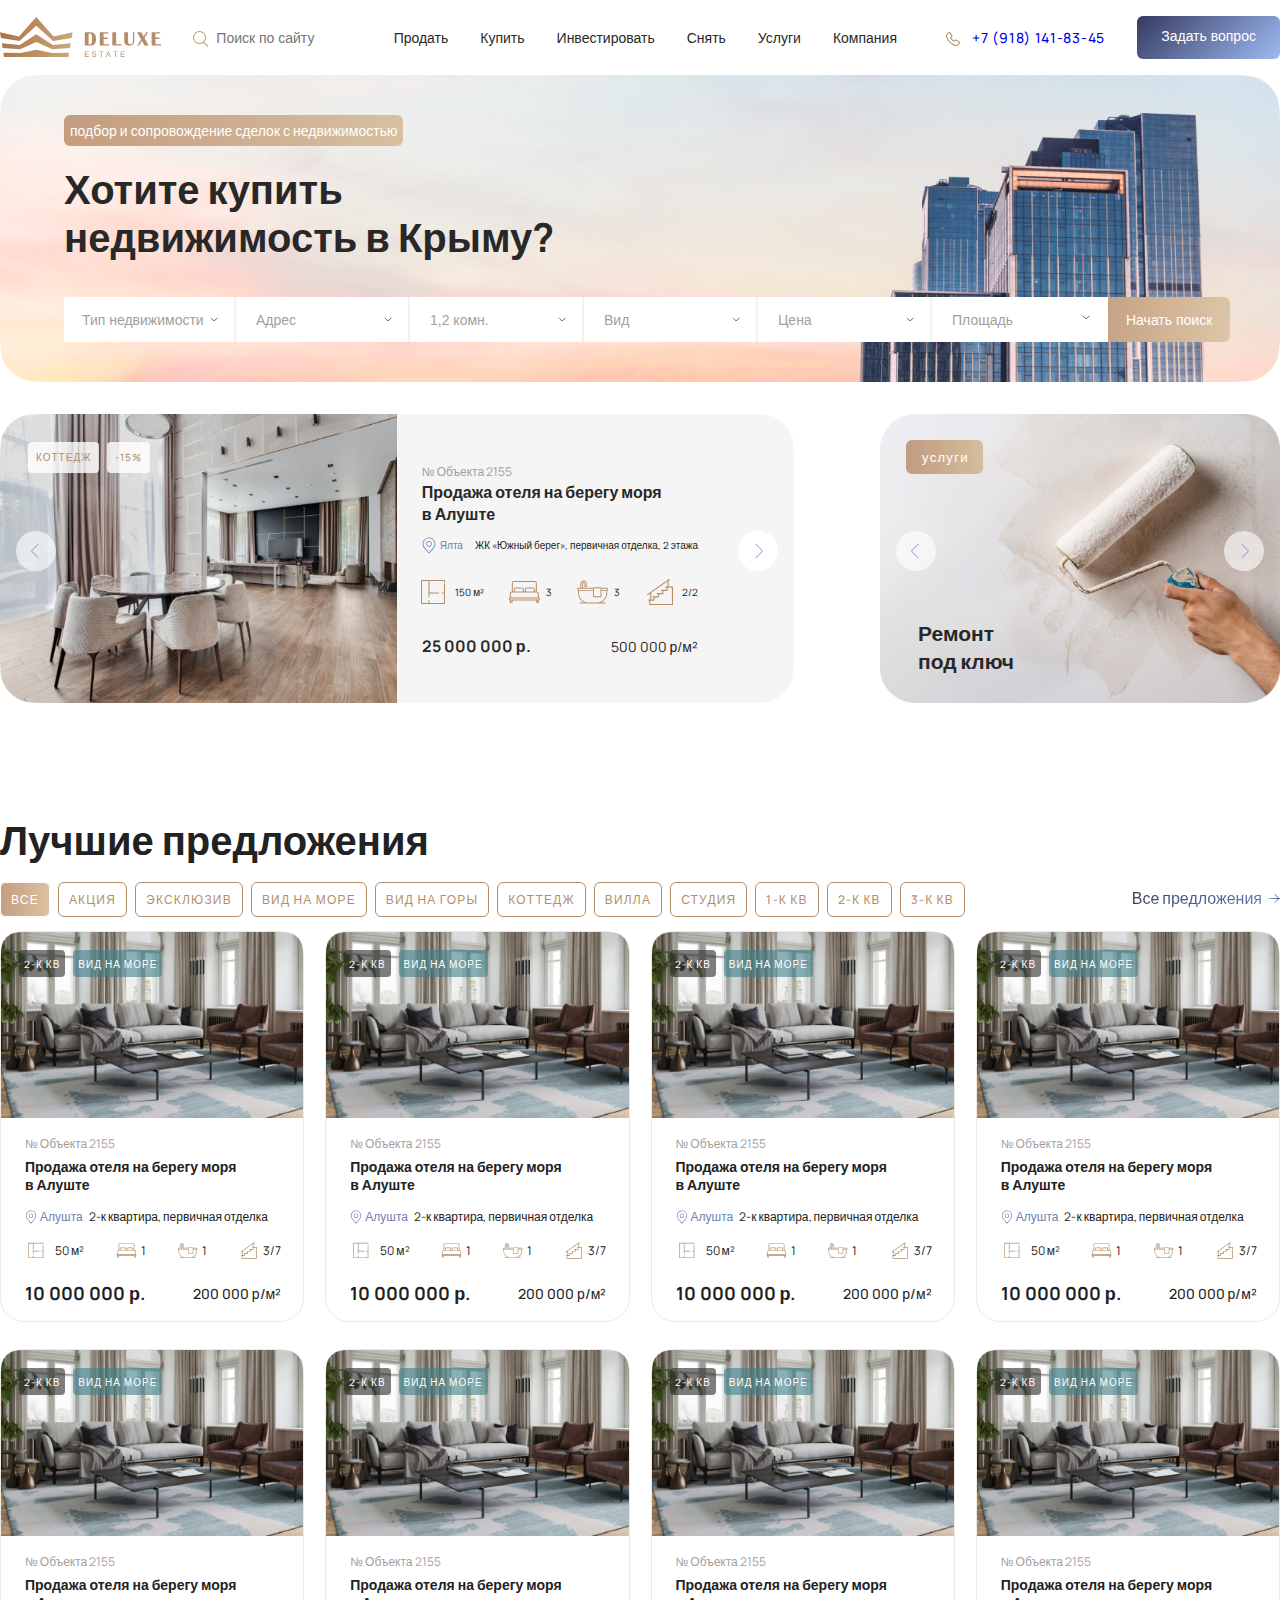
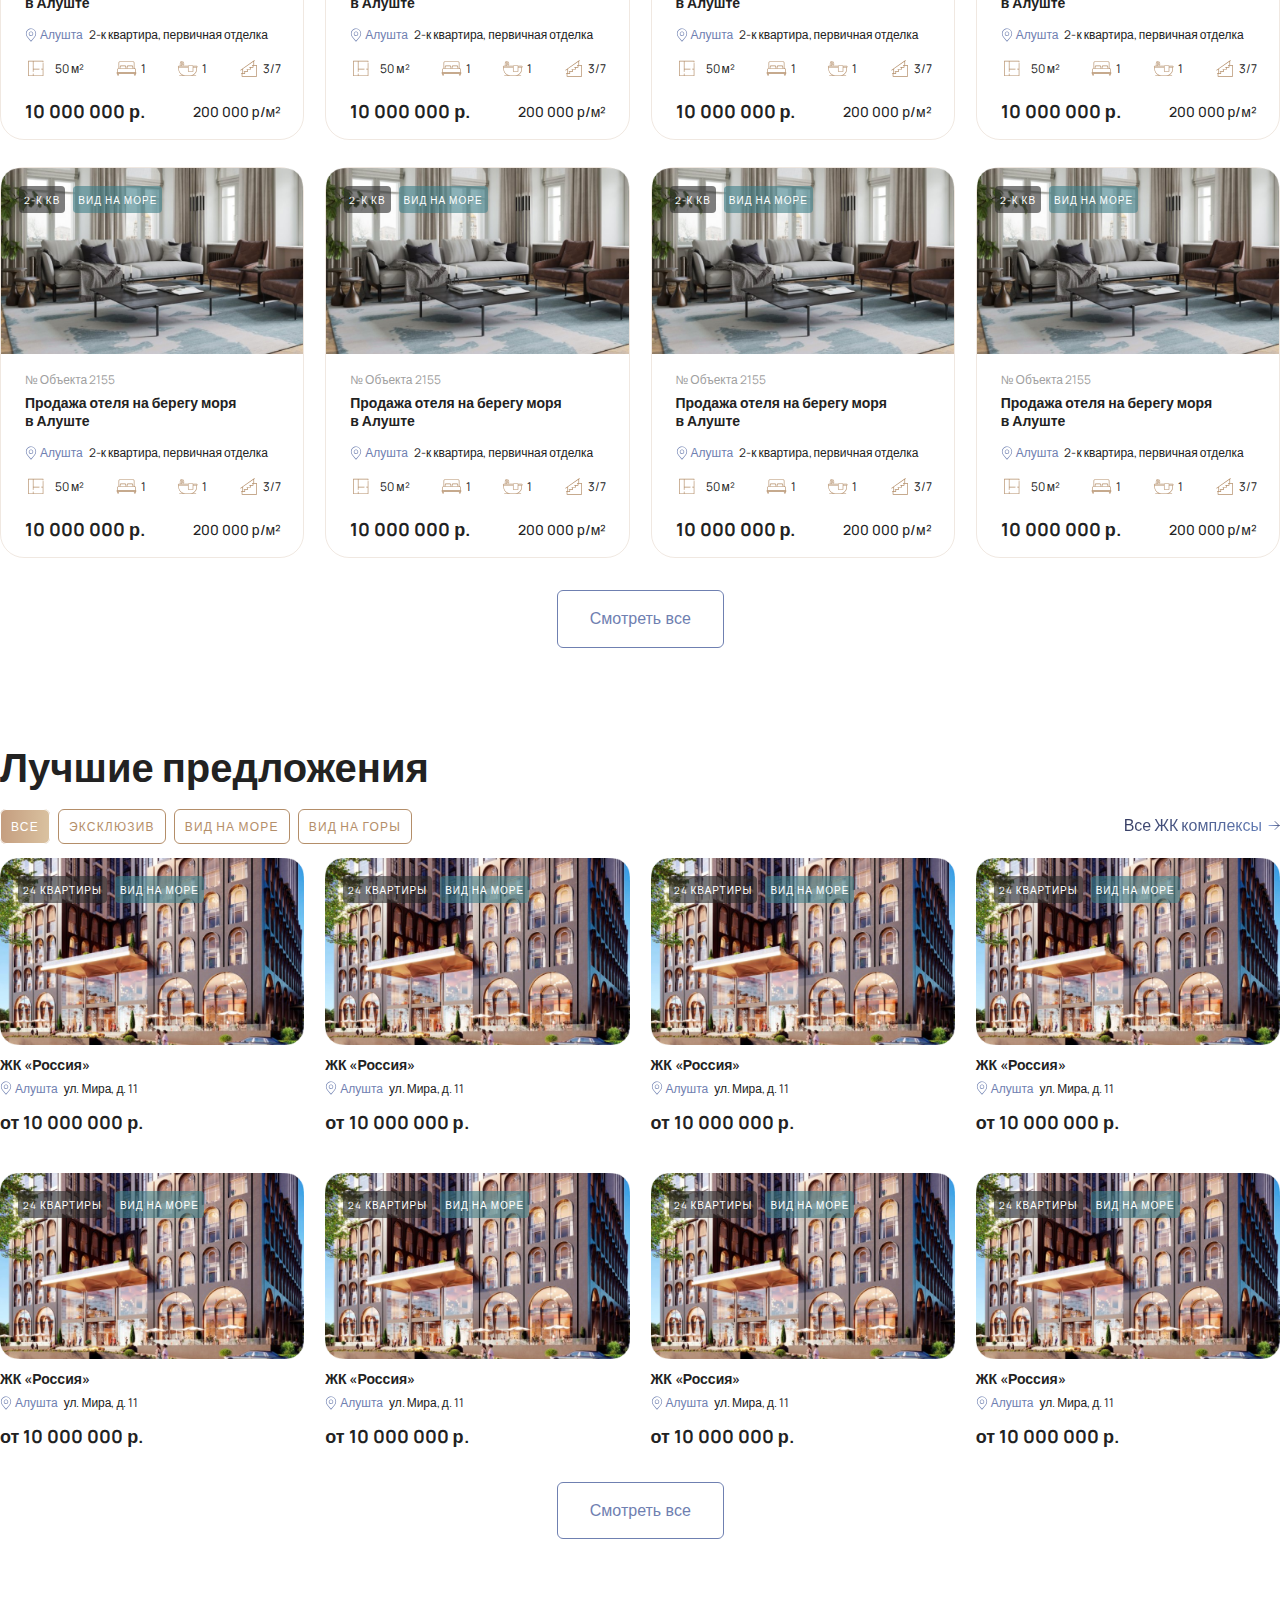
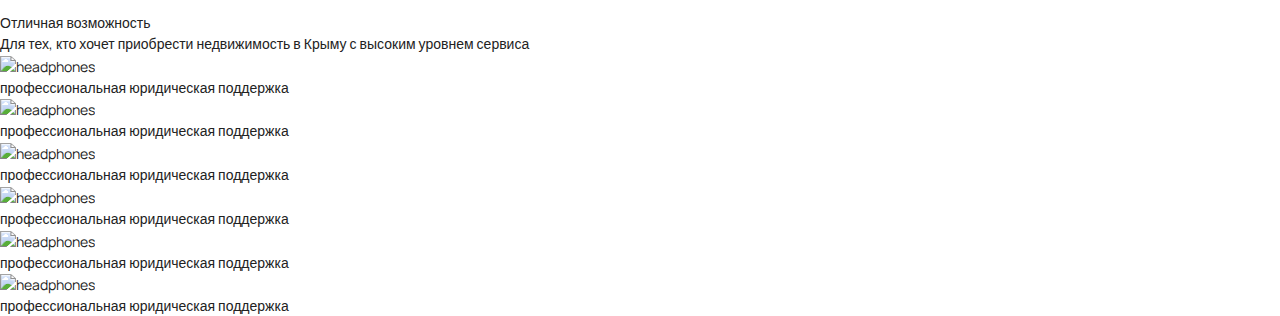
==== index.html @ 0a082b91 "Added new section" ====
<!DOCTYPE html>
<html lang="ru">
<head>
    <meta charset="UTF-8">
    <meta name="viewport" content="width=device-width, initial-scale=1.0">
    <title>Deluxe Estate</title>
    <link rel="stylesheet" href="css/reset.css">
    <link rel="stylesheet" href="css/fonts.css">
    <link rel="stylesheet" href="css/styles.css">
</head>
<body>
    <header class="header">
        <div class="wrapper">
            <div class="header_wrapper">
                <div class="header_logo">
                    <a href="/" class="header_logo_link">
                        <img src="img\\svg\\deluxe-icon.svg" alt="Deluxe Estate" class="header_logo_pic">
                    </a>
                </div>

                <form class="header_item_search">
                    <fieldset class="header_item_search_wrap">
                        <div class="header_item_search_info">
                            <img src="img\\svg\\lens-icon.svg" alt="lens_icon" class="header_item_lens_icon">
                            <input type="text" name="user-search" class="header_item_form_seach" placeholder="Поиск по сайту">
                        </div>
                    </fieldset>
                </form>  

                <nav class="header_nav">
                    <ul class="header_list">
                        <li class="header_item">
                            <a href="#" class="header_link">Продать</a>
                        </li>
                        <li class="header_item">
                            <a href="#" class="header_link">Купить</a>
                        </li>
                        <li class="header_item">
                            <a href="#" class="header_link">Инвестировать</a>
                        </li>
                        <li class="header_item">
                            <a href="#" class="header_link">Снять</a>
                        </li>
                        <li class="header_item">
                            <a href="#" class="header_link">Услуги</a>
                        </li>
                        <li class="header_item">
                            <a href="#" class="header_link">Компания</a>
                        </li>
                    </ul>
                </nav>

                <div class="header_item_phone">
                    <img src="img/svg/phone-icon.svg" alt="phone_icon" class="header_item_phone_icon">
                    <a href="#" class="header_item_phone_link">+7 (918) 141-83-45</a>
                </div>

                <div class="header_item_button">
                    <button type="submit" class="header_item_form_ask">Задать вопрос</button>  
                </div>
            </div>  

        </div>
    </header>

    <main class="main">
        <!-- Intro start -->
        <section class="intro">
            <div class="wrapper">
                <div class="intro_image_container">
                    <img src="img\\pink_sky.png" alt="Pink Sky" class="intro_pic1">
                    <img src="img\\city.png" alt="City" class="intro_pic2">
                    <div class="intro_subtitle_container">
                        <a href="#" class="intro_subtitle_link">
                            подбор и сопровождение сделок с недвижимостью 
                        </a>
                    </div>

                    <h1 class="intro_title">
                        Хотите купить недвижимость в Крыму?
                    </h1>

                    <div class="filters_button_wrapper">
                        <div class="filters_button_container">
                            <button class="filter_button_info" title="Тип недвижимости">Тип недвижимости</button>
                        </div>
                        <div class="filters_button_container">
                            <button class="filter_button_info" title="Адрес">Адрес</button>
                        </div>
                        <div class="filters_button_container">
                            <button class="filter_button_info" title="1,2 комн.">1,2 комн.</button>
                        </div>
                        <div class="filters_button_container">
                            <button class="filter_button_info" title="Вид">Вид</button>
                        </div>
                        <div class="filters_button_container">
                            <button class="filter_button_info" title="Цена">Цена</button>
                        </div>
                        <div class="filters_button_container">
                            <button class="filter_button_info" title="Площадь">Площадь</button>
                        </div>

                        <div class="filters_button_search_container">
                            <button type="submit" class="filters_button_search_container_ask">Начать поиск</button>  
                        </div>
                    </div>
                </div>

                <div class="intro_image_container2">
                    <div class="intro_image_scroll_contaiter">
                        <div class="intro_image_scroll_contaiter_bg">
                            <div class="scroll-icon left"></div>
                            <div class="scroll-icon right"></div>   

                            <div class="bg-fig">
                                <img src="img\\backgroud_white.png" alt="Flat" class="intro_bg">
                            </div>
                            
                            <img src="img\\Flat.png" alt="Flat" class="intro_pic3">
                            
                            <div class="scroll_fig_info1">
                                <p class="scroll_fig_subtitle1">
                                    № Объекта 2155
                                </p>
                                <h2 class="scroll_fig_title1">
                                    Продажа отеля на берегу моря в Алуште
                                </h2>
                                <ul class="scroll_fig_list1">
                                    <li class="scroll_fig_list_item">
                                        <div class="scroll_fig_list_item_loc">
                                            <a href="#" class="scroll_fig_list_link">Ялта</a>
                                        </div>
                                    </li>
                                    <li class="scroll_fig_list_item">
                                        <p class="scroll_fig_list_item">ЖК «Южный берег», первичная отделка, 2 этажа</p>
                                    </li>
                                </ul>

                                <ul class="scroll_fig_list3">
                                    <li class="scroll_fig_list_item">
                                        <p class="scroll_fig_list_item1">25 000 000 р.</p>
                                    </li>
                                    <li class="scroll_fig_list_item">
                                        <p class="scroll_fig_list_item2">500 000 р/м&sup2</p>
                                    </li>
                                </ul>
                            </div>

                            <ul class="scroll_list4">
                                <li class="scroll_list_item">
                                    <p class="scroll_list_item1">КОТТЕДЖ</p>
                                </li>
                                </li>
                                <li class="scroll_list_item">
                                    <p class="scroll_list_item2">-15%</p>
                                </li>
                            </ul>
                          
                            <div class="scroll_icon_list">
                                <div class="scroll_list_icon_item">
                                  <span class="icon-1 scroll_list_icon_item_info">150 м&sup2</span>
                                </div>
                                <div class="scroll_list_icon_item">
                                  <span class="icon-2 scroll_list_icon_item_info">3</span>
                                </div>
                                <div class="scroll_list_icon_item">
                                  <span class="icon-3 scroll_list_icon_item_info">3</span>
                                </div>
                                <div class="scroll_list_icon_item">
                                  <span class="icon-4 scroll_list_icon_item_info">2/2</span>
                                </div>
                            </div>

                        </div>
                    </div>

                    <div class="intro_image_scroll_contaiter2">
                        <div class="scroll_fig2">
                            <div class="scroll_fig_subtitle_container">
                                <a href="#" class="scroll_fig_subtitle_link">
                                    услуги 
                                </a>
                            </div>
                            <div class="scroll-icon left"></div>
                            <div class="scroll-icon right"></div>
                            <img src="img\\repair.png" alt="Repair" class="intro_pic4">
                        </div>
                        <div class="scroll_fig_info">
                            <h2 class="scroll_fig_title2">
                                Ремонт под ключ
                            </h2>
                        </div>
                    </div>         
                </div>
            </div>
        </section>
        <!-- Intro end -->


        <!-- Best Offers start-->
        <section class="best_offers">
            <div class="wrapper">
                <div class="offers_container">
                    <h1 class="offers_title">
                        Лучшие предложения
                    </h1>
                    <nav class="offers_navigation">

                        <ul class="offers-list">
                            <li class="offers-list-item">
                                <a href="#" class="offers-list-link">все</a>
                            </li>
                            <li class="offers-list-item">
                                <a href="#" class="offers-list-link">акция</a>
                            </li>
                            <li class="offers-list-item">
                                <a href="#" class="offers-list-link">Эксклюзив</a>
                            </li>
                            <li class="offers-list-item">
                                <a href="#" class="offers-list-link">вид на море</a>
                            </li>
                            <li class="offers-list-item">
                                <a href="#" class="offers-list-link">вид на горы</a>
                            </li>
                            <li class="offers-list-item">
                                <a href="#" class="offers-list-link">коттедж</a>
                            </li>
                            <li class="offers-list-item">
                                <a href="#" class="offers-list-link">вилла</a>
                            </li>
                            <li class="offers-list-item">
                                <a href="#" class="offers-list-link">студия</a>
                            </li>
                            <li class="offers-list-item">
                                <a href="#" class="offers-list-link">1-к кв</a>
                            </li>
                            <li class="offers-list-item">
                                <a href="#" class="offers-list-link">2-к кв</a>
                            </li>
                            <li class="offers-list-item">
                                <a href="#" class="offers-list-link">3-к кв</a>
                            </li>
                        </ul>
                        <a href="#" class="offers-view_all">Все предложения</a>
                    </nav>
                    
                    <div class="offers-cards">
                        <div class="offers-card">
                            <div class="offers-card-frame">
                                <div class="offers-card-pic">
                                    <img src="img\\offer-flat-1.png" alt="Flat_1" class="offers-card-thumb">
                                    <ul class="offers-card-pic-list">
                                        <li class="offers-card-pic-list_info">
                                            2-к кв
                                        </li>
                                        <li class="offers-card-pic-list_info">
                                            Вид на море
                                        </li>
                                    </ul>
                                </div>
                                <div class="offers-card-info">
                                    <p class="offers-card-subtitle">
                                        № Объекта 2155
                                    </p>
                                    <h2 class="offers-card-title">
                                        Продажа отеля на берегу моря в Алуште
                                    </h2>
                                    <ul class="offers-card-loc">
                                        <li class="offers-card-loc-item">
                                            <div class="offers-card-loc-item_loc">
                                                <a href="#" class="offers-card-loc-item_link">Алушта</a>
                                            </div>
                                        </li>
                                        <li class="offers-card-loc-item">
                                            <p class="offers-card-loc-item_info">2-к квартира, первичная отделка</p>
                                        </li>
                                    </ul>
                                    <div class="offers-card-icon">
                                        <div class="offers-card-icon-item1">
                                          <span class="offers-card-icon-item_info1">50 м&sup2</span>
                                        </div>
                                        <div class="offers-card-icon-item2">
                                          <span class="offers-card-icon-item_info2">1</span>
                                        </div>
                                        <div class="offers-card-icon-item3">
                                          <span class="offers-card-icon-item_info3">1</span>
                                        </div>
                                        <div class="offers-card-icon-item4">
                                          <span class="offers-card-icon-item_info4">3/7</span>
                                        </div>
                                    </div>
                                    <ul class="offers-card-price">
                                        <li class="offers-card-price-item">
                                            <p class="offers-card-price-item1">10 000 000 р.</p>
                                        </li>
                                        <li class="offers-card-price-item">
                                            <p class="offers-card-price-item2">200 000 р/м&sup2</p>
                                        </li>
                                    </ul>  
                                </div>
                            </div>
                        </div>
                        <div class="offers-card">
                            <div class="offers-card-frame">
                                <div class="offers-card-pic">
                                    <img src="img\\offer-flat-1.png" alt="Flat_1" class="offers-card-thumb">
                                    <ul class="offers-card-pic-list">
                                        <li class="offers-card-pic-list_info">
                                            2-к кв
                                        </li>
                                        <li class="offers-card-pic-list_info">
                                            Вид на море
                                        </li>
                                    </ul>
                                </div>
                                <div class="offers-card-info">
                                    <p class="offers-card-subtitle">
                                        № Объекта 2155
                                    </p>
                                    <h2 class="offers-card-title">
                                        Продажа отеля на берегу моря в Алуште
                                    </h2>
                                    <ul class="offers-card-loc">
                                        <li class="offers-card-loc-item">
                                            <div class="offers-card-loc-item_loc">
                                                <a href="#" class="offers-card-loc-item_link">Алушта</a>
                                            </div>
                                        </li>
                                        <li class="offers-card-loc-item">
                                            <p class="offers-card-loc-item_info">2-к квартира, первичная отделка</p>
                                        </li>
                                    </ul>
                                    <div class="offers-card-icon">
                                        <div class="offers-card-icon-item1">
                                          <span class="offers-card-icon-item_info1">50 м&sup2</span>
                                        </div>
                                        <div class="offers-card-icon-item2">
                                          <span class="offers-card-icon-item_info2">1</span>
                                        </div>
                                        <div class="offers-card-icon-item3">
                                          <span class="offers-card-icon-item_info3">1</span>
                                        </div>
                                        <div class="offers-card-icon-item4">
                                          <span class="offers-card-icon-item_info4">3/7</span>
                                        </div>
                                    </div>
                                    <ul class="offers-card-price">
                                        <li class="offers-card-price-item">
                                            <p class="offers-card-price-item1">10 000 000 р.</p>
                                        </li>
                                        <li class="offers-card-price-item">
                                            <p class="offers-card-price-item2">200 000 р/м&sup2</p>
                                        </li>
                                    </ul>  
                                </div>
                            </div>
                        </div>
                        <div class="offers-card">
                            <div class="offers-card-frame">
                                <div class="offers-card-pic">
                                    <img src="img\\offer-flat-1.png" alt="Flat_1" class="offers-card-thumb">
                                    <ul class="offers-card-pic-list">
                                        <li class="offers-card-pic-list_info">
                                            2-к кв
                                        </li>
                                        <li class="offers-card-pic-list_info">
                                            Вид на море
                                        </li>
                                    </ul>
                                </div>
                                <div class="offers-card-info">
                                    <p class="offers-card-subtitle">
                                        № Объекта 2155
                                    </p>
                                    <h2 class="offers-card-title">
                                        Продажа отеля на берегу моря в Алуште
                                    </h2>
                                    <ul class="offers-card-loc">
                                        <li class="offers-card-loc-item">
                                            <div class="offers-card-loc-item_loc">
                                                <a href="#" class="offers-card-loc-item_link">Алушта</a>
                                            </div>
                                        </li>
                                        <li class="offers-card-loc-item">
                                            <p class="offers-card-loc-item_info">2-к квартира, первичная отделка</p>
                                        </li>
                                    </ul>
                                    <div class="offers-card-icon">
                                        <div class="offers-card-icon-item1">
                                          <span class="offers-card-icon-item_info1">50 м&sup2</span>
                                        </div>
                                        <div class="offers-card-icon-item2">
                                          <span class="offers-card-icon-item_info2">1</span>
                                        </div>
                                        <div class="offers-card-icon-item3">
                                          <span class="offers-card-icon-item_info3">1</span>
                                        </div>
                                        <div class="offers-card-icon-item4">
                                          <span class="offers-card-icon-item_info4">3/7</span>
                                        </div>
                                    </div>
                                    <ul class="offers-card-price">
                                        <li class="offers-card-price-item">
                                            <p class="offers-card-price-item1">10 000 000 р.</p>
                                        </li>
                                        <li class="offers-card-price-item">
                                            <p class="offers-card-price-item2">200 000 р/м&sup2</p>
                                        </li>
                                    </ul>  
                                </div>
                            </div>
                        </div>
                        <div class="offers-card">
                            <div class="offers-card-frame">
                                <div class="offers-card-pic">
                                    <img src="img\\offer-flat-1.png" alt="Flat_1" class="offers-card-thumb">
                                    <ul class="offers-card-pic-list">
                                        <li class="offers-card-pic-list_info">
                                            2-к кв
                                        </li>
                                        <li class="offers-card-pic-list_info">
                                            Вид на море
                                        </li>
                                    </ul>
                                </div>
                                <div class="offers-card-info">
                                    <p class="offers-card-subtitle">
                                        № Объекта 2155
                                    </p>
                                    <h2 class="offers-card-title">
                                        Продажа отеля на берегу моря в Алуште
                                    </h2>
                                    <ul class="offers-card-loc">
                                        <li class="offers-card-loc-item">
                                            <div class="offers-card-loc-item_loc">
                                                <a href="#" class="offers-card-loc-item_link">Алушта</a>
                                            </div>
                                        </li>
                                        <li class="offers-card-loc-item">
                                            <p class="offers-card-loc-item_info">2-к квартира, первичная отделка</p>
                                        </li>
                                    </ul>
                                    <div class="offers-card-icon">
                                        <div class="offers-card-icon-item1">
                                          <span class="offers-card-icon-item_info1">50 м&sup2</span>
                                        </div>
                                        <div class="offers-card-icon-item2">
                                          <span class="offers-card-icon-item_info2">1</span>
                                        </div>
                                        <div class="offers-card-icon-item3">
                                          <span class="offers-card-icon-item_info3">1</span>
                                        </div>
                                        <div class="offers-card-icon-item4">
                                          <span class="offers-card-icon-item_info4">3/7</span>
                                        </div>
                                    </div>
                                    <ul class="offers-card-price">
                                        <li class="offers-card-price-item">
                                            <p class="offers-card-price-item1">10 000 000 р.</p>
                                        </li>
                                        <li class="offers-card-price-item">
                                            <p class="offers-card-price-item2">200 000 р/м&sup2</p>
                                        </li>
                                    </ul>  
                                </div>
                            </div>
                        </div>
                        <div class="offers-card">
                            <div class="offers-card-frame">
                                <div class="offers-card-pic">
                                    <img src="img\\offer-flat-1.png" alt="Flat_1" class="offers-card-thumb">
                                    <ul class="offers-card-pic-list">
                                        <li class="offers-card-pic-list_info">
                                            2-к кв
                                        </li>
                                        <li class="offers-card-pic-list_info">
                                            Вид на море
                                        </li>
                                    </ul>
                                </div>
                                <div class="offers-card-info">
                                    <p class="offers-card-subtitle">
                                        № Объекта 2155
                                    </p>
                                    <h2 class="offers-card-title">
                                        Продажа отеля на берегу моря в Алуште
                                    </h2>
                                    <ul class="offers-card-loc">
                                        <li class="offers-card-loc-item">
                                            <div class="offers-card-loc-item_loc">
                                                <a href="#" class="offers-card-loc-item_link">Алушта</a>
                                            </div>
                                        </li>
                                        <li class="offers-card-loc-item">
                                            <p class="offers-card-loc-item_info">2-к квартира, первичная отделка</p>
                                        </li>
                                    </ul>
                                    <div class="offers-card-icon">
                                        <div class="offers-card-icon-item1">
                                          <span class="offers-card-icon-item_info1">50 м&sup2</span>
                                        </div>
                                        <div class="offers-card-icon-item2">
                                          <span class="offers-card-icon-item_info2">1</span>
                                        </div>
                                        <div class="offers-card-icon-item3">
                                          <span class="offers-card-icon-item_info3">1</span>
                                        </div>
                                        <div class="offers-card-icon-item4">
                                          <span class="offers-card-icon-item_info4">3/7</span>
                                        </div>
                                    </div>
                                    <ul class="offers-card-price">
                                        <li class="offers-card-price-item">
                                            <p class="offers-card-price-item1">10 000 000 р.</p>
                                        </li>
                                        <li class="offers-card-price-item">
                                            <p class="offers-card-price-item2">200 000 р/м&sup2</p>
                                        </li>
                                    </ul>  
                                </div>
                            </div>
                        </div>
                        <div class="offers-card">
                            <div class="offers-card-frame">
                                <div class="offers-card-pic">
                                    <img src="img\\offer-flat-1.png" alt="Flat_1" class="offers-card-thumb">
                                    <ul class="offers-card-pic-list">
                                        <li class="offers-card-pic-list_info">
                                            2-к кв
                                        </li>
                                        <li class="offers-card-pic-list_info">
                                            Вид на море
                                        </li>
                                    </ul>
                                </div>
                                <div class="offers-card-info">
                                    <p class="offers-card-subtitle">
                                        № Объекта 2155
                                    </p>
                                    <h2 class="offers-card-title">
                                        Продажа отеля на берегу моря в Алуште
                                    </h2>
                                    <ul class="offers-card-loc">
                                        <li class="offers-card-loc-item">
                                            <div class="offers-card-loc-item_loc">
                                                <a href="#" class="offers-card-loc-item_link">Алушта</a>
                                            </div>
                                        </li>
                                        <li class="offers-card-loc-item">
                                            <p class="offers-card-loc-item_info">2-к квартира, первичная отделка</p>
                                        </li>
                                    </ul>
                                    <div class="offers-card-icon">
                                        <div class="offers-card-icon-item1">
                                          <span class="offers-card-icon-item_info1">50 м&sup2</span>
                                        </div>
                                        <div class="offers-card-icon-item2">
                                          <span class="offers-card-icon-item_info2">1</span>
                                        </div>
                                        <div class="offers-card-icon-item3">
                                          <span class="offers-card-icon-item_info3">1</span>
                                        </div>
                                        <div class="offers-card-icon-item4">
                                          <span class="offers-card-icon-item_info4">3/7</span>
                                        </div>
                                    </div>
                                    <ul class="offers-card-price">
                                        <li class="offers-card-price-item">
                                            <p class="offers-card-price-item1">10 000 000 р.</p>
                                        </li>
                                        <li class="offers-card-price-item">
                                            <p class="offers-card-price-item2">200 000 р/м&sup2</p>
                                        </li>
                                    </ul>  
                                </div>
                            </div>
                        </div>                        <div class="offers-card">
                            <div class="offers-card-frame">
                                <div class="offers-card-pic">
                                    <img src="img\\offer-flat-1.png" alt="Flat_1" class="offers-card-thumb">
                                    <ul class="offers-card-pic-list">
                                        <li class="offers-card-pic-list_info">
                                            2-к кв
                                        </li>
                                        <li class="offers-card-pic-list_info">
                                            Вид на море
                                        </li>
                                    </ul>
                                </div>
                                <div class="offers-card-info">
                                    <p class="offers-card-subtitle">
                                        № Объекта 2155
                                    </p>
                                    <h2 class="offers-card-title">
                                        Продажа отеля на берегу моря в Алуште
                                    </h2>
                                    <ul class="offers-card-loc">
                                        <li class="offers-card-loc-item">
                                            <div class="offers-card-loc-item_loc">
                                                <a href="#" class="offers-card-loc-item_link">Алушта</a>
                                            </div>
                                        </li>
                                        <li class="offers-card-loc-item">
                                            <p class="offers-card-loc-item_info">2-к квартира, первичная отделка</p>
                                        </li>
                                    </ul>
                                    <div class="offers-card-icon">
                                        <div class="offers-card-icon-item1">
                                          <span class="offers-card-icon-item_info1">50 м&sup2</span>
                                        </div>
                                        <div class="offers-card-icon-item2">
                                          <span class="offers-card-icon-item_info2">1</span>
                                        </div>
                                        <div class="offers-card-icon-item3">
                                          <span class="offers-card-icon-item_info3">1</span>
                                        </div>
                                        <div class="offers-card-icon-item4">
                                          <span class="offers-card-icon-item_info4">3/7</span>
                                        </div>
                                    </div>
                                    <ul class="offers-card-price">
                                        <li class="offers-card-price-item">
                                            <p class="offers-card-price-item1">10 000 000 р.</p>
                                        </li>
                                        <li class="offers-card-price-item">
                                            <p class="offers-card-price-item2">200 000 р/м&sup2</p>
                                        </li>
                                    </ul>  
                                </div>
                            </div>
                        </div>                        <div class="offers-card">
                            <div class="offers-card-frame">
                                <div class="offers-card-pic">
                                    <img src="img\\offer-flat-1.png" alt="Flat_1" class="offers-card-thumb">
                                    <ul class="offers-card-pic-list">
                                        <li class="offers-card-pic-list_info">
                                            2-к кв
                                        </li>
                                        <li class="offers-card-pic-list_info">
                                            Вид на море
                                        </li>
                                    </ul>
                                </div>
                                <div class="offers-card-info">
                                    <p class="offers-card-subtitle">
                                        № Объекта 2155
                                    </p>
                                    <h2 class="offers-card-title">
                                        Продажа отеля на берегу моря в Алуште
                                    </h2>
                                    <ul class="offers-card-loc">
                                        <li class="offers-card-loc-item">
                                            <div class="offers-card-loc-item_loc">
                                                <a href="#" class="offers-card-loc-item_link">Алушта</a>
                                            </div>
                                        </li>
                                        <li class="offers-card-loc-item">
                                            <p class="offers-card-loc-item_info">2-к квартира, первичная отделка</p>
                                        </li>
                                    </ul>
                                    <div class="offers-card-icon">
                                        <div class="offers-card-icon-item1">
                                          <span class="offers-card-icon-item_info1">50 м&sup2</span>
                                        </div>
                                        <div class="offers-card-icon-item2">
                                          <span class="offers-card-icon-item_info2">1</span>
                                        </div>
                                        <div class="offers-card-icon-item3">
                                          <span class="offers-card-icon-item_info3">1</span>
                                        </div>
                                        <div class="offers-card-icon-item4">
                                          <span class="offers-card-icon-item_info4">3/7</span>
                                        </div>
                                    </div>
                                    <ul class="offers-card-price">
                                        <li class="offers-card-price-item">
                                            <p class="offers-card-price-item1">10 000 000 р.</p>
                                        </li>
                                        <li class="offers-card-price-item">
                                            <p class="offers-card-price-item2">200 000 р/м&sup2</p>
                                        </li>
                                    </ul>  
                                </div>
                            </div>
                        </div>                        <div class="offers-card">
                            <div class="offers-card-frame">
                                <div class="offers-card-pic">
                                    <img src="img\\offer-flat-1.png" alt="Flat_1" class="offers-card-thumb">
                                    <ul class="offers-card-pic-list">
                                        <li class="offers-card-pic-list_info">
                                            2-к кв
                                        </li>
                                        <li class="offers-card-pic-list_info">
                                            Вид на море
                                        </li>
                                    </ul>
                                </div>
                                <div class="offers-card-info">
                                    <p class="offers-card-subtitle">
                                        № Объекта 2155
                                    </p>
                                    <h2 class="offers-card-title">
                                        Продажа отеля на берегу моря в Алуште
                                    </h2>
                                    <ul class="offers-card-loc">
                                        <li class="offers-card-loc-item">
                                            <div class="offers-card-loc-item_loc">
                                                <a href="#" class="offers-card-loc-item_link">Алушта</a>
                                            </div>
                                        </li>
                                        <li class="offers-card-loc-item">
                                            <p class="offers-card-loc-item_info">2-к квартира, первичная отделка</p>
                                        </li>
                                    </ul>
                                    <div class="offers-card-icon">
                                        <div class="offers-card-icon-item1">
                                          <span class="offers-card-icon-item_info1">50 м&sup2</span>
                                        </div>
                                        <div class="offers-card-icon-item2">
                                          <span class="offers-card-icon-item_info2">1</span>
                                        </div>
                                        <div class="offers-card-icon-item3">
                                          <span class="offers-card-icon-item_info3">1</span>
                                        </div>
                                        <div class="offers-card-icon-item4">
                                          <span class="offers-card-icon-item_info4">3/7</span>
                                        </div>
                                    </div>
                                    <ul class="offers-card-price">
                                        <li class="offers-card-price-item">
                                            <p class="offers-card-price-item1">10 000 000 р.</p>
                                        </li>
                                        <li class="offers-card-price-item">
                                            <p class="offers-card-price-item2">200 000 р/м&sup2</p>
                                        </li>
                                    </ul>  
                                </div>
                            </div>
                        </div>                        <div class="offers-card">
                            <div class="offers-card-frame">
                                <div class="offers-card-pic">
                                    <img src="img\\offer-flat-1.png" alt="Flat_1" class="offers-card-thumb">
                                    <ul class="offers-card-pic-list">
                                        <li class="offers-card-pic-list_info">
                                            2-к кв
                                        </li>
                                        <li class="offers-card-pic-list_info">
                                            Вид на море
                                        </li>
                                    </ul>
                                </div>
                                <div class="offers-card-info">
                                    <p class="offers-card-subtitle">
                                        № Объекта 2155
                                    </p>
                                    <h2 class="offers-card-title">
                                        Продажа отеля на берегу моря в Алуште
                                    </h2>
                                    <ul class="offers-card-loc">
                                        <li class="offers-card-loc-item">
                                            <div class="offers-card-loc-item_loc">
                                                <a href="#" class="offers-card-loc-item_link">Алушта</a>
                                            </div>
                                        </li>
                                        <li class="offers-card-loc-item">
                                            <p class="offers-card-loc-item_info">2-к квартира, первичная отделка</p>
                                        </li>
                                    </ul>
                                    <div class="offers-card-icon">
                                        <div class="offers-card-icon-item1">
                                          <span class="offers-card-icon-item_info1">50 м&sup2</span>
                                        </div>
                                        <div class="offers-card-icon-item2">
                                          <span class="offers-card-icon-item_info2">1</span>
                                        </div>
                                        <div class="offers-card-icon-item3">
                                          <span class="offers-card-icon-item_info3">1</span>
                                        </div>
                                        <div class="offers-card-icon-item4">
                                          <span class="offers-card-icon-item_info4">3/7</span>
                                        </div>
                                    </div>
                                    <ul class="offers-card-price">
                                        <li class="offers-card-price-item">
                                            <p class="offers-card-price-item1">10 000 000 р.</p>
                                        </li>
                                        <li class="offers-card-price-item">
                                            <p class="offers-card-price-item2">200 000 р/м&sup2</p>
                                        </li>
                                    </ul>  
                                </div>
                            </div>
                        </div>                        <div class="offers-card">
                            <div class="offers-card-frame">
                                <div class="offers-card-pic">
                                    <img src="img\\offer-flat-1.png" alt="Flat_1" class="offers-card-thumb">
                                    <ul class="offers-card-pic-list">
                                        <li class="offers-card-pic-list_info">
                                            2-к кв
                                        </li>
                                        <li class="offers-card-pic-list_info">
                                            Вид на море
                                        </li>
                                    </ul>
                                </div>
                                <div class="offers-card-info">
                                    <p class="offers-card-subtitle">
                                        № Объекта 2155
                                    </p>
                                    <h2 class="offers-card-title">
                                        Продажа отеля на берегу моря в Алуште
                                    </h2>
                                    <ul class="offers-card-loc">
                                        <li class="offers-card-loc-item">
                                            <div class="offers-card-loc-item_loc">
                                                <a href="#" class="offers-card-loc-item_link">Алушта</a>
                                            </div>
                                        </li>
                                        <li class="offers-card-loc-item">
                                            <p class="offers-card-loc-item_info">2-к квартира, первичная отделка</p>
                                        </li>
                                    </ul>
                                    <div class="offers-card-icon">
                                        <div class="offers-card-icon-item1">
                                          <span class="offers-card-icon-item_info1">50 м&sup2</span>
                                        </div>
                                        <div class="offers-card-icon-item2">
                                          <span class="offers-card-icon-item_info2">1</span>
                                        </div>
                                        <div class="offers-card-icon-item3">
                                          <span class="offers-card-icon-item_info3">1</span>
                                        </div>
                                        <div class="offers-card-icon-item4">
                                          <span class="offers-card-icon-item_info4">3/7</span>
                                        </div>
                                    </div>
                                    <ul class="offers-card-price">
                                        <li class="offers-card-price-item">
                                            <p class="offers-card-price-item1">10 000 000 р.</p>
                                        </li>
                                        <li class="offers-card-price-item">
                                            <p class="offers-card-price-item2">200 000 р/м&sup2</p>
                                        </li>
                                    </ul>  
                                </div>
                            </div>
                        </div>                        <div class="offers-card">
                            <div class="offers-card-frame">
                                <div class="offers-card-pic">
                                    <img src="img\\offer-flat-1.png" alt="Flat_1" class="offers-card-thumb">
                                    <ul class="offers-card-pic-list">
                                        <li class="offers-card-pic-list_info">
                                            2-к кв
                                        </li>
                                        <li class="offers-card-pic-list_info">
                                            Вид на море
                                        </li>
                                    </ul>
                                </div>
                                <div class="offers-card-info">
                                    <p class="offers-card-subtitle">
                                        № Объекта 2155
                                    </p>
                                    <h2 class="offers-card-title">
                                        Продажа отеля на берегу моря в Алуште
                                    </h2>
                                    <ul class="offers-card-loc">
                                        <li class="offers-card-loc-item">
                                            <div class="offers-card-loc-item_loc">
                                                <a href="#" class="offers-card-loc-item_link">Алушта</a>
                                            </div>
                                        </li>
                                        <li class="offers-card-loc-item">
                                            <p class="offers-card-loc-item_info">2-к квартира, первичная отделка</p>
                                        </li>
                                    </ul>
                                    <div class="offers-card-icon">
                                        <div class="offers-card-icon-item1">
                                          <span class="offers-card-icon-item_info1">50 м&sup2</span>
                                        </div>
                                        <div class="offers-card-icon-item2">
                                          <span class="offers-card-icon-item_info2">1</span>
                                        </div>
                                        <div class="offers-card-icon-item3">
                                          <span class="offers-card-icon-item_info3">1</span>
                                        </div>
                                        <div class="offers-card-icon-item4">
                                          <span class="offers-card-icon-item_info4">3/7</span>
                                        </div>
                                    </div>
                                    <ul class="offers-card-price">
                                        <li class="offers-card-price-item">
                                            <p class="offers-card-price-item1">10 000 000 р.</p>
                                        </li>
                                        <li class="offers-card-price-item">
                                            <p class="offers-card-price-item2">200 000 р/м&sup2</p>
                                        </li>
                                    </ul>  
                                </div>
                            </div>
                        </div>
                    </div>

                    <div class="offers-view-all-button">
                        <button type="button" class="offers-button">Смотреть все</button>
                    </div>
                    
                </div>
            </div>   
        </section>
        <!-- Best Offers end-->


        <!-- Residential complexes start-->
        <section class="residential_complexes">
            <div class="wrapper">
                <div class="resid_container">
                    <h1 class="resid_title">
                        Лучшие предложения
                    </h1>
                    <nav class="resid_navigation">
                        <ul class="resid-list">
                            <li class="resid-list-item">
                                <a href="#" class="resid-list-link">все</a>
                            </li>
                            <li class="resid-list-item">
                                <a href="#" class="resid-list-link">Эксклюзив</a>
                            </li>
                            <li class="resid-list-item">
                                <a href="#" class="resid-list-link">вид на море</a>
                            </li>
                            <li class="resid-list-item">
                                <a href="#" class="resid-list-link">вид на горы</a>
                            </li>
                        </ul>
                        <a href="#" class="resid-view_all">Все ЖК комплексы</a>
                    </nav>

                    <div class="resid-cards">
                        <div class="resid-card">
                            <div class="resid-card-frame">
                                <div class="resid-card-pic">
                                    <img src="img\\appat1.png" alt="ЖК «Россия»" class="resid-card-thumb">
                                    <div class="resid-card-pic_desc">
                                        <p class="resid-card-pic_desc_item">
                                            24 квартиры
                                        </p>
                                        <p class="resid-card-pic_desc_item">
                                            Вид на море
                                        </p>
                                    </div>
                                </div>
                                <div class="resid-card-info">
                                    <h2 class="resid-card-title">
                                        ЖК «Россия»
                                    </h2>
                                    <ul class="resid-card-loc">
                                        <li class="resid-card-loc-item">
                                            <div class="resid-card-loc-item_loc">
                                                <a href="#" class="offers-card-loc-item_link">Алушта</a>
                                            </div>
                                        </li>
                                        <li class="resid-card-loc-item">
                                            <p class="resid-card-loc-item_info">ул. Мира, д. 11</p>
                                        </li>
                                    </ul>

                                    <div class="resid-card-price">
                                        <p class="offers-card-price-item1">от 10 000 000 р.</p>
                                    </div>
                                </div>
                            </div>
                        </div>
                        <div class="resid-card">
                            <div class="resid-card-frame">
                                <div class="resid-card-pic">
                                    <img src="img\\appat1.png" alt="ЖК «Россия»" class="resid-card-thumb">
                                    <div class="resid-card-pic_desc">
                                        <p class="resid-card-pic_desc_item">
                                            24 квартиры
                                        </p>
                                        <p class="resid-card-pic_desc_item">
                                            Вид на море
                                        </p>
                                    </div>
                                </div>
                                <div class="resid-card-info">
                                    <h2 class="resid-card-title">
                                        ЖК «Россия»
                                    </h2>
                                    <ul class="resid-card-loc">
                                        <li class="resid-card-loc-item">
                                            <div class="resid-card-loc-item_loc">
                                                <a href="#" class="offers-card-loc-item_link">Алушта</a>
                                            </div>
                                        </li>
                                        <li class="resid-card-loc-item">
                                            <p class="resid-card-loc-item_info">ул. Мира, д. 11</p>
                                        </li>
                                    </ul>

                                    <div class="resid-card-price">
                                        <p class="offers-card-price-item1">от 10 000 000 р.</p>
                                    </div>
                                </div>
                            </div>
                        </div>
                        <div class="resid-card">
                            <div class="resid-card-frame">
                                <div class="resid-card-pic">
                                    <img src="img\\appat1.png" alt="ЖК «Россия»" class="resid-card-thumb">
                                    <div class="resid-card-pic_desc">
                                        <p class="resid-card-pic_desc_item">
                                            24 квартиры
                                        </p>
                                        <p class="resid-card-pic_desc_item">
                                            Вид на море
                                        </p>
                                    </div>
                                </div>
                                <div class="resid-card-info">
                                    <h2 class="resid-card-title">
                                        ЖК «Россия»
                                    </h2>
                                    <ul class="resid-card-loc">
                                        <li class="resid-card-loc-item">
                                            <div class="resid-card-loc-item_loc">
                                                <a href="#" class="offers-card-loc-item_link">Алушта</a>
                                            </div>
                                        </li>
                                        <li class="resid-card-loc-item">
                                            <p class="resid-card-loc-item_info">ул. Мира, д. 11</p>
                                        </li>
                                    </ul>

                                    <div class="resid-card-price">
                                        <p class="offers-card-price-item1">от 10 000 000 р.</p>
                                    </div>
                                </div>
                            </div>
                        </div>
                        <div class="resid-card">
                            <div class="resid-card-frame">
                                <div class="resid-card-pic">
                                    <img src="img\\appat1.png" alt="ЖК «Россия»" class="resid-card-thumb">
                                    <div class="resid-card-pic_desc">
                                        <p class="resid-card-pic_desc_item">
                                            24 квартиры
                                        </p>
                                        <p class="resid-card-pic_desc_item">
                                            Вид на море
                                        </p>
                                    </div>
                                </div>
                                <div class="resid-card-info">
                                    <h2 class="resid-card-title">
                                        ЖК «Россия»
                                    </h2>
                                    <ul class="resid-card-loc">
                                        <li class="resid-card-loc-item">
                                            <div class="resid-card-loc-item_loc">
                                                <a href="#" class="offers-card-loc-item_link">Алушта</a>
                                            </div>
                                        </li>
                                        <li class="resid-card-loc-item">
                                            <p class="resid-card-loc-item_info">ул. Мира, д. 11</p>
                                        </li>
                                    </ul>

                                    <div class="resid-card-price">
                                        <p class="offers-card-price-item1">от 10 000 000 р.</p>
                                    </div>
                                </div>
                            </div>
                        </div>
                        <div class="resid-card">
                            <div class="resid-card-frame">
                                <div class="resid-card-pic">
                                    <img src="img\\appat1.png" alt="ЖК «Россия»" class="resid-card-thumb">
                                    <div class="resid-card-pic_desc">
                                        <p class="resid-card-pic_desc_item">
                                            24 квартиры
                                        </p>
                                        <p class="resid-card-pic_desc_item">
                                            Вид на море
                                        </p>
                                    </div>
                                </div>
                                <div class="resid-card-info">
                                    <h2 class="resid-card-title">
                                        ЖК «Россия»
                                    </h2>
                                    <ul class="resid-card-loc">
                                        <li class="resid-card-loc-item">
                                            <div class="resid-card-loc-item_loc">
                                                <a href="#" class="offers-card-loc-item_link">Алушта</a>
                                            </div>
                                        </li>
                                        <li class="resid-card-loc-item">
                                            <p class="resid-card-loc-item_info">ул. Мира, д. 11</p>
                                        </li>
                                    </ul>

                                    <div class="resid-card-price">
                                        <p class="offers-card-price-item1">от 10 000 000 р.</p>
                                    </div>
                                </div>
                            </div>
                        </div>
                        <div class="resid-card">
                            <div class="resid-card-frame">
                                <div class="resid-card-pic">
                                    <img src="img\\appat1.png" alt="ЖК «Россия»" class="resid-card-thumb">
                                    <div class="resid-card-pic_desc">
                                        <p class="resid-card-pic_desc_item">
                                            24 квартиры
                                        </p>
                                        <p class="resid-card-pic_desc_item">
                                            Вид на море
                                        </p>
                                    </div>
                                </div>
                                <div class="resid-card-info">
                                    <h2 class="resid-card-title">
                                        ЖК «Россия»
                                    </h2>
                                    <ul class="resid-card-loc">
                                        <li class="resid-card-loc-item">
                                            <div class="resid-card-loc-item_loc">
                                                <a href="#" class="offers-card-loc-item_link">Алушта</a>
                                            </div>
                                        </li>
                                        <li class="resid-card-loc-item">
                                            <p class="resid-card-loc-item_info">ул. Мира, д. 11</p>
                                        </li>
                                    </ul>

                                    <div class="resid-card-price">
                                        <p class="offers-card-price-item1">от 10 000 000 р.</p>
                                    </div>
                                </div>
                            </div>
                        </div>
                        <div class="resid-card">
                            <div class="resid-card-frame">
                                <div class="resid-card-pic">
                                    <img src="img\\appat1.png" alt="ЖК «Россия»" class="resid-card-thumb">
                                    <div class="resid-card-pic_desc">
                                        <p class="resid-card-pic_desc_item">
                                            24 квартиры
                                        </p>
                                        <p class="resid-card-pic_desc_item">
                                            Вид на море
                                        </p>
                                    </div>
                                </div>
                                <div class="resid-card-info">
                                    <h2 class="resid-card-title">
                                        ЖК «Россия»
                                    </h2>
                                    <ul class="resid-card-loc">
                                        <li class="resid-card-loc-item">
                                            <div class="resid-card-loc-item_loc">
                                                <a href="#" class="offers-card-loc-item_link">Алушта</a>
                                            </div>
                                        </li>
                                        <li class="resid-card-loc-item">
                                            <p class="resid-card-loc-item_info">ул. Мира, д. 11</p>
                                        </li>
                                    </ul>

                                    <div class="resid-card-price">
                                        <p class="offers-card-price-item1">от 10 000 000 р.</p>
                                    </div>
                                </div>
                            </div>
                        </div>
                        <div class="resid-card">
                            <div class="resid-card-frame">
                                <div class="resid-card-pic">
                                    <img src="img\\appat1.png" alt="ЖК «Россия»" class="resid-card-thumb">
                                    <div class="resid-card-pic_desc">
                                        <p class="resid-card-pic_desc_item">
                                            24 квартиры
                                        </p>
                                        <p class="resid-card-pic_desc_item">
                                            Вид на море
                                        </p>
                                    </div>
                                </div>
                                <div class="resid-card-info">
                                    <h2 class="resid-card-title">
                                        ЖК «Россия»
                                    </h2>
                                    <ul class="resid-card-loc">
                                        <li class="resid-card-loc-item">
                                            <div class="resid-card-loc-item_loc">
                                                <a href="#" class="offers-card-loc-item_link">Алушта</a>
                                            </div>
                                        </li>
                                        <li class="resid-card-loc-item">
                                            <p class="resid-card-loc-item_info">ул. Мира, д. 11</p>
                                        </li>
                                    </ul>

                                    <div class="resid-card-price">
                                        <p class="offers-card-price-item1">от 10 000 000 р.</p>
                                    </div>
                                </div>
                            </div>
                        </div>
                    </div>

                    <div class="resid-view-all-button">
                        <button type="button" class="offers-button">Смотреть все</button>
                    </div>
                </div>
            </div> 
        </section>
        <!-- Residential complexes end-->

        <!-- Great opportunity start-->
        <section  class="Great_opportunity">
            <div class="wrapper">
                <div class="great_container">
                    <div class="great_info">
                        <h1 class="great_title">
                            Отличная возможность
                        </h1>
                        <p class="great_subtitle">
                            Для тех, кто хочет приобрести недвижимость в Крыму с высоким уровнем сервиса
                        </p>
                    </div>
                    <div class="great_grid">
                        <div class="great_grid_frame">
                            <div class="great_grid_desc">
                                <div class="great_icon_wrap">
                                    <img src="img\\svg\\headphones-icon.svg" alt="headphones" class="great_icon">
                                </div>
                                <p class="great_grid_desc_item">
                                    профессиональная юридическая поддержка
                                </p>
                            </div>
                        </div>
                        <div class="great_grid_frame">
                            <div class="great_grid_desc">
                                <div class="great_icon_wrap">
                                    <img src="img\\svg\\headphones-icon.svg" alt="headphones" class="great_icon">
                                </div>
                                <p class="great_grid_desc_item">
                                    профессиональная юридическая поддержка
                                </p>
                            </div>
                        </div>
                        <div class="great_grid_frame">
                            <div class="great_grid_desc">
                                <div class="great_icon_wrap">
                                    <img src="img\\svg\\headphones-icon.svg" alt="headphones" class="great_icon">
                                </div>
                                <p class="great_grid_desc_item">
                                    профессиональная юридическая поддержка
                                </p>
                            </div>
                        </div>
                        <div class="great_grid_frame">
                            <div class="great_grid_desc">
                                <div class="great_icon_wrap">
                                    <img src="img\\svg\\headphones-icon.svg" alt="headphones" class="great_icon">
                                </div>
                                <p class="great_grid_desc_item">
                                    профессиональная юридическая поддержка
                                </p>
                            </div>
                        </div>
                        <div class="great_grid_frame">
                            <div class="great_grid_desc">
                                <div class="great_icon_wrap">
                                    <img src="img\\svg\\headphones-icon.svg" alt="headphones" class="great_icon">
                                </div>
                                <p class="great_grid_desc_item">
                                    профессиональная юридическая поддержка
                                </p>
                            </div>
                        </div>
                        <div class="great_grid_frame">
                            <div class="great_grid_desc">
                                <div class="great_icon_wrap">
                                    <img src="img\\svg\\headphones-icon.svg" alt="headphones" class="great_icon">
                                </div>
                                <p class="great_grid_desc_item">
                                    профессиональная юридическая поддержка
                                </p>
                            </div>
                        </div>
                   

                    </div>
                </div>
            </div>
        </section >      
        <!-- Great opportunity start-->  

    </main>
</body>

</html>
---- css/fonts.css ----
@font-face {
    font-display: swap; /* Check https://developer.mozilla.org/en-US/docs/Web/CSS/@font-face/font-display for other options. */
    font-family: 'Manrope';
    font-style: normal;
    font-weight: 400;
    src: url('..\\fonts\\manrope-v15-latin-regular.woff2') format('woff2'); /* Chrome 36+, Opera 23+, Firefox 39+, Safari 12+, iOS 10+ */
}
@font-face {
    font-display: swap; /* Check https://developer.mozilla.org/en-US/docs/Web/CSS/@font-face/font-display for other options. */
    font-family: 'Manrope';
    font-style: normal;
    font-weight: 500;
    src: url('..\\fonts\\manrope-v15-latin-500.woff2') format('woff2'); /* Chrome 36+, Opera 23+, Firefox 39+, Safari 12+, iOS 10+ */
}
@font-face {
    font-display: swap; /* Check https://developer.mozilla.org/en-US/docs/Web/CSS/@font-face/font-display for other options. */
    font-family: 'Manrope';
    font-style: normal;
    font-weight: 700;
    src: url('..\\fonts\\manrope-v15-latin-700.woff2') format('woff2'); /* Chrome 36+, Opera 23+, Firefox 39+, Safari 12+, iOS 10+ */
}
---- css/styles.css ----
/* Fonts end */

html{
    box-sizing: border-box;
}

*, *::before, *::after{
    box-sizing: inherit;
}

body{
    font-family: 'Manrope', sans-serif;
    font-size: 14px;
    font-weight: 400;
    line-height: 1.5;
}

img{
    width: 100%;
    height: auto;
}

.wrapper{
    max-width: 1280px;
    max-height: 100%;
    margin: 0 auto;
}

/* Header styles start */
/* 
.header{

} */

.header_logo{
    display: flex;
    flex-wrap: wrap;
}

.header_logo_pic{
    width: 161px;
    height: 40px;
    
}
.header_wrapper{
    height: 100%;
    display: flex;
    flex-wrap: wrap;
    align-items:center;
    justify-content: space-between;
    padding: 16px 0px;
}

.header_list{
    display: flex;
    flex-wrap: wrap;
    justify-content: center;
    align-items:center;
}
  
.header_item{
    margin: 0 16px;
}

.header_item_phone_icon{
    width: 16px;
    margin-right: 8px;
}

.header_item_lens_icon{
    width: 16px;
    margin-right: 4px;
}

.header_link{
    font-size: 14px;
    font-weight: 500;
    line-height: 16.8px;
    text-align: left;
    color: rgba(40, 40, 40, 1);
    text-decoration: none;
}

.header_item_form{
    display: flex;
    flex-wrap: wrap;
    align-items: center;
}

.header_item_form_seach{
    max-width: 100%;
    height: 17px;
    border: none;
    width: 129px;
    padding: 0;
    color: rgba(159, 159, 159, 1);
}


.header_item_phone_link{
    font-size: 14px;
    font-weight: 500;
    line-height: 16.8px;
    letter-spacing: 0.05em;
    text-align: left;
    text-decoration: none;
}

.header_item_button{
    margin-right: 0px;
}

.header_item_form_ask{
    background: linear-gradient(135deg, #353A5F 0%, #9EBAF3 100%);
    font-size: 14px;
    font-weight: 500;
    line-height: 16.8px;
    color: rgba(255, 255, 255, 1);
    width: Hug (148px)px;
    height: Hug (43px)px;
    padding: 12px 24px 14px 24px;
    border: none;
    border-radius: 6px;
}

.header_item_form_ask:hover,
.header_item_form_ask:active,
.header_item_form_ask:focus{
    background: linear-gradient(135deg, #654ca4 0%, #9EBAF3 100%);
}

/* Header styles end*/

/* Intro styles start */
.intro_image_container{
    position: relative;
    margin-bottom: 32px;
}
  
.intro_title{
    position: absolute;
    top:114px;
    left: 64px;
    font-size: 40px;
    font-weight: 700;
    line-height: 48px;
    text-align: left;
    color: rgba(40, 40, 40, 1);
}

.intro_pic1{
    height: auto;
    width: 100%;
}


.intro_pic2{  
    width: auto;
    position: absolute;
    bottom: 0;
    max-height: 87.75%;
    right: 52px;
}

.intro_title{
    position: absolute;
    top: 90px;
    left: 64px;
    font-size: 40px;
    font-weight: 700;
    line-height: 48px;
    text-align: left;
    color: rgba(40, 40, 40, 1);
    max-width: 500px;
}

.intro_subtitle_link{
    position: absolute;
    top: 40px;
    left: 64px;
    background: linear-gradient(94.71deg, rgba(169, 111, 68, 0.65) -0.45%, rgba(242, 236, 182, 0.65) 219.73%);
    background-size: 100% 100%;
    background-position: center center;
    background-repeat: no-repeat;
    border-radius: 6px;
    padding: 5px 6px;
    color: rgba(255, 255, 255, 1);
    text-decoration: none;
}

.intro_subtitle_link:hover,
.intro_subtitle_link:active,
.intro_subtitle_link:focus{
    background: linear-gradient(94.71deg, rgb(130 60 9 / 65%) -0.45%, rgba(242, 236, 182, 0.65) 219.73%);
}

.filters_button_wrapper{
    position: absolute;
    bottom: 40px;
    left: 64px;
    max-width: 92.3%;
    display: flex;
    flex-wrap: wrap;
    align-items:center;
    justify-content: flex-start;
    background: rgba(255, 255, 255, 1);
    background-size: 100% 100%;
    background-position: center center;
    height: 45px;
    border-radius: 0 6px 6px 0;
}

.filters_button_container{
    width: 172px;
    align-items: center;
    margin-right: 2px;
    position: relative;
    padding-right: 26px;
}

.filters_button_container:not(:nth-child(6)){
    border-right: 2px solid rgba(242, 242, 242, 1);
    height: 100%;
}

.filters_button_container:after {
    content: "";
    position: absolute;
    top: 60%;
    right: 10px;
    transform: translateY(-50%);
    width: 14px;
    height: 14px;
    background-image: url('..\\img\\svg\\arrow-down-icon.svg');
    background-repeat: no-repeat;
  }

.filter_button_info{
    border: none;
    background: transparent;
    margin: auto 12px;
    color: rgba(159, 159, 159, 1);
    font-size: 14px;
    font-weight: 500;
    line-height: 16.8px;
    width: 100%;
    height: 100%;
    text-align: left;
}

.filters_button_search_container{
    display: inline-block;
    background: linear-gradient(94.71deg, rgba(169, 111, 68, 0.65) -0.45%, rgba(242, 236, 182, 0.65) 219.73%);
    background-size: 100% 100%;
    background-position: center center;
    background-repeat: no-repeat;
    height: 45px;
    border-radius: 0 6px 6px 0;
}

.filters_button_search_container_ask{
    border: none;
    background: transparent;
    margin: auto 12px;
    color: rgba(255, 255, 255, 1);
    font-size: 14px;
    font-weight: 500;
    line-height: 16.8px;  
    width: 100%;
    height: 100%;
    text-align: left;
}

.filters_button_search_container:hover,
.filters_button_search_container:active,
.filters_button_search_container:focus{
    background: linear-gradient(94.71deg, rgb(130 60 9 / 65%) -0.45%, rgba(242, 236, 182, 0.65) 219.73%);
    cursor: pointer;
}

.filter_button_info:hover,
.filter_button_info:active,
.filter_button_info:focus{
    opacity: 0.75;
}

/* Scroll figures styles start */
.intro_image_container2{
    height: 289px;
    width: 100%;
    margin-bottom: 113px;
    position: relative;
}

.intro_image_scroll_contaiter{
    position: absolute;
    height: 289px;
    width: 794px;
}

.intro_image_scroll_contaiter2{
    position: absolute;
    height: 289px;
    width: 400px;
    right: 0;
}

.intro_image_scroll_contaiter_bg{
    position: absolute;
    height: 100%;
    width: 100%;
    position: relative;
}

/* icon styles start */
.scroll-icon.right{
    position: absolute;
    top: 117px;
    right: 16px;
    width: 40px;
    height: 40px;
}

.scroll-icon.left{
    position: absolute;
    top: 117px;
    left: 16px;
    width: 40px;
    height: 40px;
}

.intro_image_scroll_contaiter_bg .scroll-icon {
    width: 40px;
    height: 40px;
    transition: transform 0.2s ease-in-out;
    cursor: pointer;
}

.intro_image_scroll_contaiter_bg .scroll-icon:hover,
.intro_image_scroll_contaiter_bg .scroll-icon:active,
.intro_image_scroll_contaiter_bg .scroll-icon:focus {
    transform: scale(1.25);
}

.intro_image_scroll_contaiter_bg .scroll-icon.left {
    left: 16px;
    background-image: url('..\\img\\svg\\scroll-left-icon1.svg');
    background-size: 100% 100%;
    background-repeat: no-repeat;
    z-index: 4;
}

.intro_image_scroll_contaiter_bg .scroll-icon.right {
    right: 16px;
    background-image: url('..\\img\\svg\\scroll-right-icon1.svg');
    background-size: 100% 100%;
    background-repeat: no-repeat;
    z-index: 4;
}
/* icon styles end*/

.intro_bg{  
    height: 100%;
    width: auto;
    position: absolute;
    top: 0;
    left: 0;
}

.intro_pic3{
    position: absolute;
    height: 100%;
    width: auto;
    z-index: 2;
}

.scroll_fig_info1{
    position: absolute;
    right: 96px;
    top: 50px;
}

.scroll_fig_subtitle1{
    font-size: 12px;
    font-weight: 400;
    line-height: 16.8px;
    text-align: left;
    color: rgba(159, 159, 159, 1);
}

.scroll_fig_title1{
    z-index: 10;
    color: rgba(40, 40, 40, 1);
    font-size: 16px;
    font-weight: 700;
    line-height: 22px;
    text-align: left;
    width: 250px;
    margin-bottom: 12px;
}

.scroll_fig_list1{
    font-size: 10px;
    font-weight: 400;
    line-height: 16.8px;
    display: flex;
    flex-wrap: wrap;
    justify-content: space-between;
    align-items:center;
    margin-bottom: 12px;
}

.scroll_fig_list_item_loc{
    text-decoration: none;
    background: url("..\\img\\svg\\loc-icon.svg") no-repeat left;
    cursor: pointer;
    z-index: 4;
}

.scroll_fig_list_link{
    color:  rgba(111, 128, 177, 1);
    text-decoration: none;
    margin-left:18px;
    margin-right:12px;
}

.scroll_fig_list_link:hover,
.scroll_fig_list_link:active,
.scroll_fig_list_link:focus{
    color: rgb(70, 81, 112);
}

.scroll_fig_list3{
    display: flex;
    flex-wrap: wrap;
    justify-content: space-between;
    align-items:center;
    margin-top: 78px;
}

.scroll_fig_list_item1{
    font-size: 16px;
    font-weight: 700;
    line-height: 28.8px;
    color: rgba(40, 40, 40, 1);

}

.scroll_list4{
    position: absolute;
    top: 28px;
    left: 28px;
    font-size: 10px;
    font-weight: 500;
    line-height: 14.4px;
    letter-spacing: 0.1em;
    display: flex;
    flex-wrap: wrap;
    color:rgba(180, 142, 105, 1);
    z-index: 4;
}
.scroll_list_item{
    border-radius: 4px;
    background: rgba(255, 255, 255, 0.8);
    background-size: 100% 100%;
    background-repeat: no-repeat;
}

.scroll_list_item:first-child{
    margin-right: 8px;
}

.scroll_list_item1,
.scroll_list_item2{
    margin: 8px;
}

.scroll_icon_list{
    position: absolute;
    bottom: 102px;
    right: 96px;
    display: flex;
    flex-wrap: wrap;
    align-items: center;
    justify-content: flex-start;
    z-index: 4;
}

.scroll_list_icon_item {
    position: relative;
}

.scroll_list_icon_item_info{
    display: inline-block;
    padding-left: 38px;
    font-size: 10px;
    font-weight: 400;
}

.scroll_list_icon_item:not(:last-child){
    margin-right: 24px;
}

.icon-1::before {
    background-image: url("..\\img\\svg\\sheme_flat-icon.svg"); 
}

.icon-2::before {
    background-image: url("..\\img\\svg\\sheme_bad-icon.svg"); 
}

.icon-3::before {
    background-image: url("..\\img\\svg\\sheme_shower-icon.svg");
}

.icon-4::before {
    background-image: url("..\\img\\svg\\sheme_stairs-icon.svg");
}

.scroll_list_icon_item_info::before{
    content: "";
    position: absolute;
    top: -4px;
    left: 0;
    width: 32px;
    height: 32px;
    background-repeat: no-repeat;
}

.scroll_fig2{
    position: absolute;
    top: 0;
    right: 0;
    height: 289px;
    width: 100%;
    position: relative;
}
.intro_pic4{
    position: absolute;
    z-index: 2;
    height: 100%;
    width: 100%;
}

.scroll_fig_subtitle_link{
    font-size: 13px;
    font-weight: 500;
    line-height: 14.4px;
    letter-spacing: 0.1em;
    text-align: left;
    position: absolute;
    top: 26px;
    left: 26px;
    background: linear-gradient(94.71deg, rgba(169, 111, 68, 0.65) -0.45%, rgba(242, 236, 182, 0.65) 219.73%);
    width: 77px;
    height:  34px;
    background-position: center center;
    background-repeat: no-repeat;
    border-radius: 6px;
    padding: 10px 16px;
    color: rgba(255, 255, 255, 1);
    text-decoration: none;
    z-index: 4;
}

.scroll_fig_subtitle_link:hover,
.scroll_fig_subtitle_link:active,
.scroll_fig_subtitle_link:focus{
    background: linear-gradient(94.71deg, rgb(130 60 9 / 65%) -0.45%, rgba(242, 236, 182, 0.65) 219.73%);
}

/* icon styles start */
.scroll-icon.right{
    position: absolute;
    top: 117px;
    right: 16px;
    width: 40px;
    height: 40px;
}

.scroll-icon.left{
    position: absolute;
    top: 117px;
    left: 16px;
    width: 40px;
    height: 40px;
}

.scroll_fig2 .scroll-icon {
    width: 40px;
    height: 40px;
    transition: transform 0.2s ease-in-out;
    cursor: pointer;
}

.scroll_fig2 .scroll-icon:hover,
.scroll_fig2 .scroll-icon:active,
.scroll_fig2 .scroll-icon:focus {
    transform: scale(1.25);
}

.scroll_fig2 .scroll-icon.left {
    left: 16px;
    background-image: url('..\\img\\svg\\scroll-left-icon2.svg');
    background-size: 100% 100%;
    background-repeat: no-repeat;
    z-index: 4;
}

.scroll_fig2 .scroll-icon.right {
    right: 16px;
    background-image: url('..\\img\\svg\\scroll-right-icon2.svg');
    background-size: 100% 100%;
    background-repeat: no-repeat;
    z-index: 4;
}
/* icon styles end*/

.scroll_fig_title2{
    z-index: 10;
    color: rgba(40, 40, 40, 1);
    position: absolute;
    left: 38px;
    bottom: 28px;
    font-size: 21px;
    font-weight: 700;
    line-height: 28px;
    text-align: left;
    width: 100px;

}
/* Scroll figures styles end */

/* Intro styles end */



/* Best Offers styles start */

.offers_container{
    position: relative;
    width: 100%;
    height: 1365px;
    margin-bottom: 162px;
}

.offers_title{
    font-size: 40px;
    font-weight: 700;
    line-height: 48px;
    margin-bottom: 24px;
}

/* Best Offers navigation start */

.offers_navigation{
    display: flex;
    flex-wrap: wrap;
    align-items: center;
    justify-content: space-between;
}

.offers-view_all{
    font-size: 16px;
    font-weight: 500;
    line-height: 19.2px;
    text-decoration: none;
    background: linear-gradient(135deg, #353A5F 0%, #6a88c5 100%);
    -webkit-background-clip: text;
    -webkit-text-fill-color: transparent;
}

.offers-view_all::after{
    content: "";
    padding-right: 18px;
    background: url("..\\img\\svg\\arrow-right-icon.svg") no-repeat right center;
    transition: 0.2s all;
}

.offers-view_all:hover,
.offers-view_all:active,
.offers-view_all:focus {
    transform: scale(1.05);

}

.offers-list{
    display: flex;
    flex-wrap: wrap;
    justify-content: flex-start;
    align-items:center;
    text-transform: uppercase;
}

.offers-list-item{
    transition: .2s ease-in-out;
}

.offers-list-item:not(:last-child){
    margin-right: 8px;
}

.offers-list-link{
    font-family: 'Manrope', sans-serif;
    font-size: 12px;
    font-weight: 500;
    line-height: 14.4px;
    letter-spacing: 0.1em;
    text-decoration: none;
    padding: 8px 10px;
}

.offers-list-item:not(:first-child) .offers-list-link{
    border: 1px solid;
    border-image: rgba(169, 111, 68, 0.6);
    border-radius: 6px;
    color:rgba(180, 142, 105, 1);
}

.offers-list-item:first-child .offers-list-link{
    border: 1px solid;
    border-image: rgba(169, 111, 68, 0.6);
    border-radius: 6px;
    background: linear-gradient(93.12deg, rgba(169, 111, 68, 0.7) -8.85%, rgba(242, 236, 182, 0.7) 229.03%);
    color: rgba(255, 255, 255, 1);
}

.offers-list-item:hover,
.offers-list-item:active,
.offers-list-item:focus {
    transform: scale(1.05);
}
/* Best Offers navigation end */



.offers-cards{
    margin-top: 22px;
    display: grid;
    grid-template-columns: repeat(4, 1fr);
    grid-template-rows: repeat(3, 391px);
    grid-column-gap: 21px;
    grid-row-gap: 27px;
}

.offers-card-frame{
    width: 100%;
    height: 100%;
    border: 1px solid;
    border-radius: 24px;
    border-color: rgba(180, 142, 105, 0.2);
}

.offers-card-pic{
    position: relative;
    margin-bottom: 18px;
}

.offers-card-pic-list{
    position: absolute;
    top: 18px;
    left: 18px;
    display: flex;
    flex-wrap: wrap;
    align-items: center;
    justify-content: flex-start;
}

.offers-card-pic-list_info{
    font-family: 'Manrope', sans-serif;
    color: rgba(255, 255, 255, 1);
    letter-spacing: 0.1em;
    font-size: 10px;
    text-transform: uppercase;
    padding: 7px 5px 5px 5px;

}
.offers-card-pic-list_info:first-child{
    margin-right: 8px;
    background: rgba(40, 40, 40, 0.6);
    border-radius: 4px;
}

.offers-card-pic-list_info:last-child{
    background: rgba(62, 127, 136, 0.6);
    border-radius: 4px;
}

.offers-card-subtitle{
    font-family: 'Manrope', sans-serif;
    font-size: 12px;
    font-weight: 400;
    line-height: 16.8px;
    color: rgba(159, 159, 159, 1);
    margin-left: 24px;
    margin-bottom: 6px;
}

.offers-card-title{
    font-family: 'Manrope', sans-serif;
    font-size: 14px;
    font-weight: 700;
    line-height: 18px;
    width: 218px;
    margin-left: 24px;
    margin-bottom: 14px;
}

.offers-card-loc{
    font-family: 'Manrope', sans-serif;
    display: flex;
    flex-wrap: wrap;
    align-items: center;
    justify-content: flex-start;
    font-size: 12px;
    font-weight: 400;
    margin-left: 24px;
    margin-bottom: 16px;
}

.offers-card-loc-item_link{
    margin-right: 6px;
    text-decoration: none;
    color: rgba(111, 128, 177, 1);
}

.offers-card-loc-item_loc::before{
    content: "";
    background: url("..\\img\\svg\\loc-icon.svg");
    background-repeat: no-repeat;
    background-position: left;
    background-size: 80% 80%;
    padding-right: 15px;
}
.offers-card-icon{
    font-family: 'Manrope', sans-serif;
    display: flex;
    flex-wrap: wrap;
    align-items: center;
    justify-content: space-between;
    font-size: 12px;
    font-weight: 400;
    margin-left: 22px;
    margin-bottom: 20px;

}

.offers-card-icon-item4{
    margin-right: 22px;
}

.offers-card-icon-item1::before{
    content: "";
    background: url("..\\img\\svg\\sheme_flat-icon.svg");
    background-repeat: no-repeat;
    background-position: right;
    background-size: 120% 120%;
    padding-right: 32px;
}

.offers-card-icon-item2::before{
    content: "";
    background-image: url("..\\img\\svg\\sheme_bad-icon.svg"); 
    background-repeat: no-repeat;
    background-position: left;
    background-size: 120% 120%;
    padding-right: 36px;
}

.offers-card-icon-item3::before{
    content: "";
    background-image: url("..\\img\\svg\\sheme_shower-icon.svg");
    background-repeat: no-repeat;
    background-position: left;
    background-size: 120% 120%;
    padding-right: 36px;
}

.offers-card-icon-item4::before{
    content: "";
    background-image: url("..\\img\\svg\\sheme_stairs-icon.svg");
    background-repeat: no-repeat;
    background-position: left;
    background-size: 120% 120%;
    padding-right: 36px;
}

.offers-card-price{
    font-family: 'Manrope', sans-serif;
    display: flex;
    flex-wrap: wrap;
    align-items: center;
    justify-content: space-between;
    font-weight: 400;
    margin-left: 24px;
}

.offers-card-price-item:last-child{
    margin-right: 22px;
}
.offers-card-price-item1{
    font-size: 18px;
    font-weight: 700;
}

.offers-card-price-item2{
    font-size: 14px;
    font-weight: 500;
}

.offers-button{
    appearance: none;
    background: transparent;
    border: 1px solid rgba(111, 128, 177, 1);
    padding: 18px 32px;
    border-radius: 6px;
    display: flex;
    justify-content: center;
    align-items: center;
    position: absolute;
    margin-top: 32px;
    left: 43.5%;
    font-size: 16px;
    font-weight: 500;
    line-height: 19.2px;
    color:rgba(111, 128, 177, 1);
    transition: all 0.12s ease-in-out;
}

.offers-button:hover,
.offers-button:active,
.offers-button:focus{
    font-weight: 700;
    transform: scale(1.05);
    color:rgb(251, 252, 255);
    background: rgb(102, 122, 184);
}

/* Best Offers Styles end */



/* Residential complexes start */

.resid_container{
    position: relative;
    width: 100%;
    height: auto;
    margin-bottom: 162px;
}

.resid_title{
    font-size: 40px;
    font-weight: 700;
    line-height: 48px;
    margin-bottom: 24px;
}

/* Residential complexes navigation start */

.resid_navigation{
    display: flex;
    flex-wrap: wrap;
    align-items: center;
    justify-content: space-between;
}

.resid-view_all{
    font-size: 16px;
    font-weight: 500;
    line-height: 19.2px;
    text-decoration: none;
    background: linear-gradient(135deg, #353A5F 0%, #6a88c5 100%);
    -webkit-background-clip: text;
    -webkit-text-fill-color: transparent;
}

.resid-view_all::after{
    content: "";
    padding-right: 18px;
    background: url("..\\img\\svg\\arrow-right-icon.svg") no-repeat right center;
    transition: 0.2s all;
}

.resid-view_all:hover,
.resid-view_all:active,
.resid-view_all:focus {
    transform: scale(1.05);

}

.resid-list{
    display: flex;
    flex-wrap: wrap;
    justify-content: flex-start;
    align-items:center;
    text-transform: uppercase;
}

.resid-list-item{
    transition: .2s ease-in-out;
}

.resid-list-item:not(:last-child){
    margin-right: 8px;
}

.resid-list-link{
    font-family: 'Manrope', sans-serif;
    font-size: 12px;
    font-weight: 500;
    line-height: 14.4px;
    letter-spacing: 0.1em;
    text-decoration: none;
    padding: 8px 10px;
}

.resid-list-item:not(:first-child) .resid-list-link{
    border: 1px solid;
    border-image: rgba(169, 111, 68, 0.6);
    border-radius: 6px;
    color:rgba(180, 142, 105, 1);
}

.resid-list-item:first-child .resid-list-link{
    border: 1px solid;
    border-image: rgba(169, 111, 68, 0.6);
    border-radius: 6px;
    background: linear-gradient(93.12deg, rgba(169, 111, 68, 0.7) -8.85%, rgba(242, 236, 182, 0.7) 229.03%);
    color: rgba(255, 255, 255, 1);
}

.resid-list-item:hover,
.resid-list-item:active,
.resid-list-item:focus {
    transform: scale(1.05);
}
/* Residential complexes navigation end */

.resid-cards{
    margin-top: 22px;
    display: grid;
    grid-template-columns: repeat(4, 1fr);
    grid-column-gap: 21px;
    grid-row-gap: 37px;
}

.resid-card-frame{
    width: 100%;
    height: auto;
}

.resid-card-pic{
    position: relative;
    margin-bottom: 11px;
}

.resid-card-pic_desc{
    position: absolute;
    top: 18px;
    left: 18px;
    display: flex;
    flex-wrap: wrap;
    justify-self: flex-start;    
}

.resid-card-pic_desc_item{
    font-family: 'Manrope', sans-serif;
    color: rgba(255, 255, 255, 1);
    letter-spacing: 0.1em;
    font-size: 10px;
    text-transform: uppercase;
    padding: 7px 5px 5px 5px;
}

.resid-card-pic_desc_item:first-child{
    margin-right: 8px;
    background: rgba(40, 40, 40, 0.6);
    border-radius: 4px;
}

.resid-card-pic_desc_item:last-child{
    background: rgba(62, 127, 136, 0.6);
    border-radius: 4px;
}


.resid-card-title{
    font-family: 'Manrope', sans-serif;
    font-size: 14px;
    font-weight: 700;
    line-height: 18px;
    margin-bottom: 6px;
}

.resid-card-loc{
    font-family: 'Manrope', sans-serif;
    display: flex;
    flex-wrap: wrap;
    align-items: center;
    justify-content: flex-start;
    font-size: 12px;
    font-weight: 400;
    margin-bottom: 11px;
}

.resid-card-loc-item_link{
    margin-right: 6px;
    text-decoration: none;
    color: rgba(111, 128, 177, 1);
}

.resid-card-loc-item_loc::before{
    content: "";
    background: url("..\\img\\svg\\loc-icon.svg");
    background-repeat: no-repeat;
    background-position: left;
    background-size: 80% 80%;
    padding-right: 15px;
}

.resid-card-price{
    font-family: 'Manrope', sans-serif;
    font-size: 18px;
    font-weight: 700;
}

.resid-button{
    appearance: none;
    background: transparent;
    border: 1px solid rgba(111, 128, 177, 1);
    padding: 18px 32px;
    border-radius: 6px;
    display: flex;
    justify-content: center;
    align-items: center;
    position: absolute;
    margin-top: 32px;
    left: 43.5%;
    font-size: 16px;
    font-weight: 500;
    line-height: 19.2px;
    color:rgba(111, 128, 177, 1);
    transition: all 0.12s ease-in-out;
}

.resid-button:hover,
.resid-button:active,
.resid-button:focus{
    font-weight: 700;
    transform: scale(1.05);
    color:rgb(251, 252, 255);
    background: rgb(102, 122, 184);
}

/* Residential complexes end */
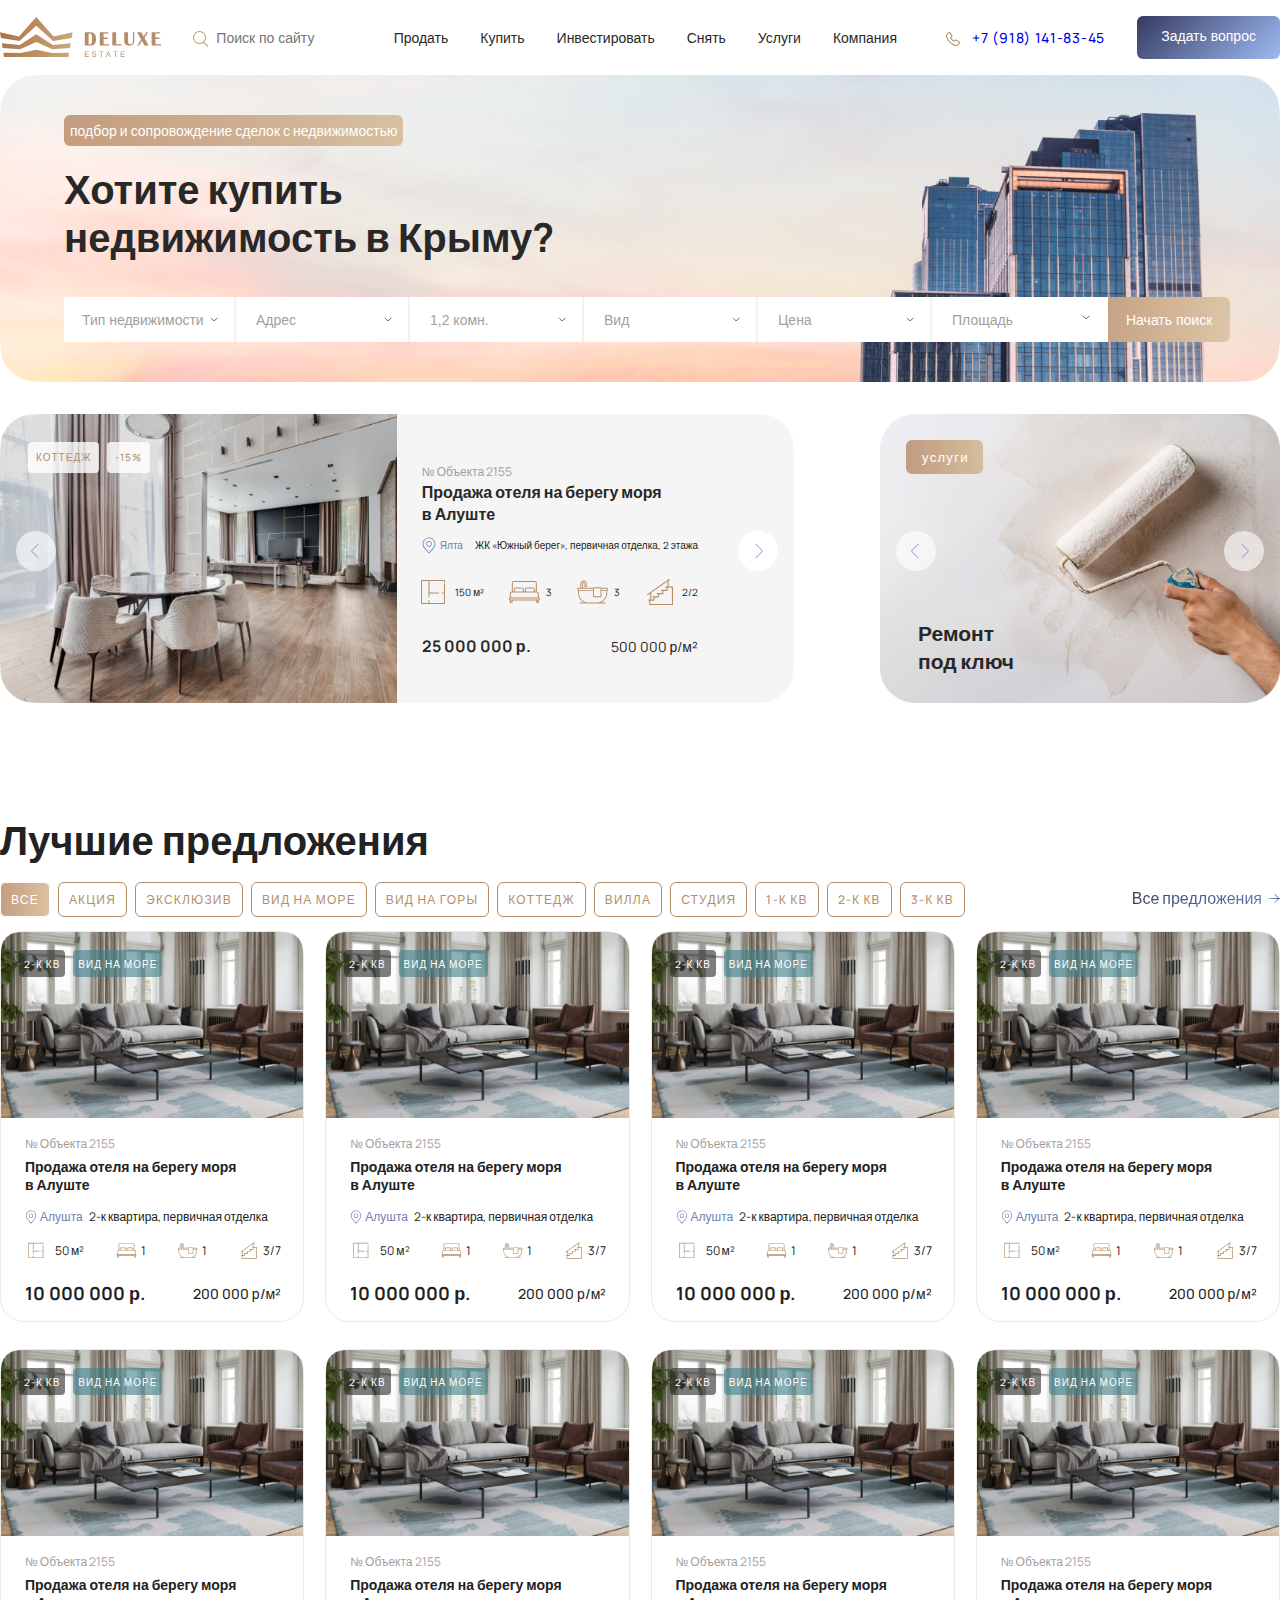
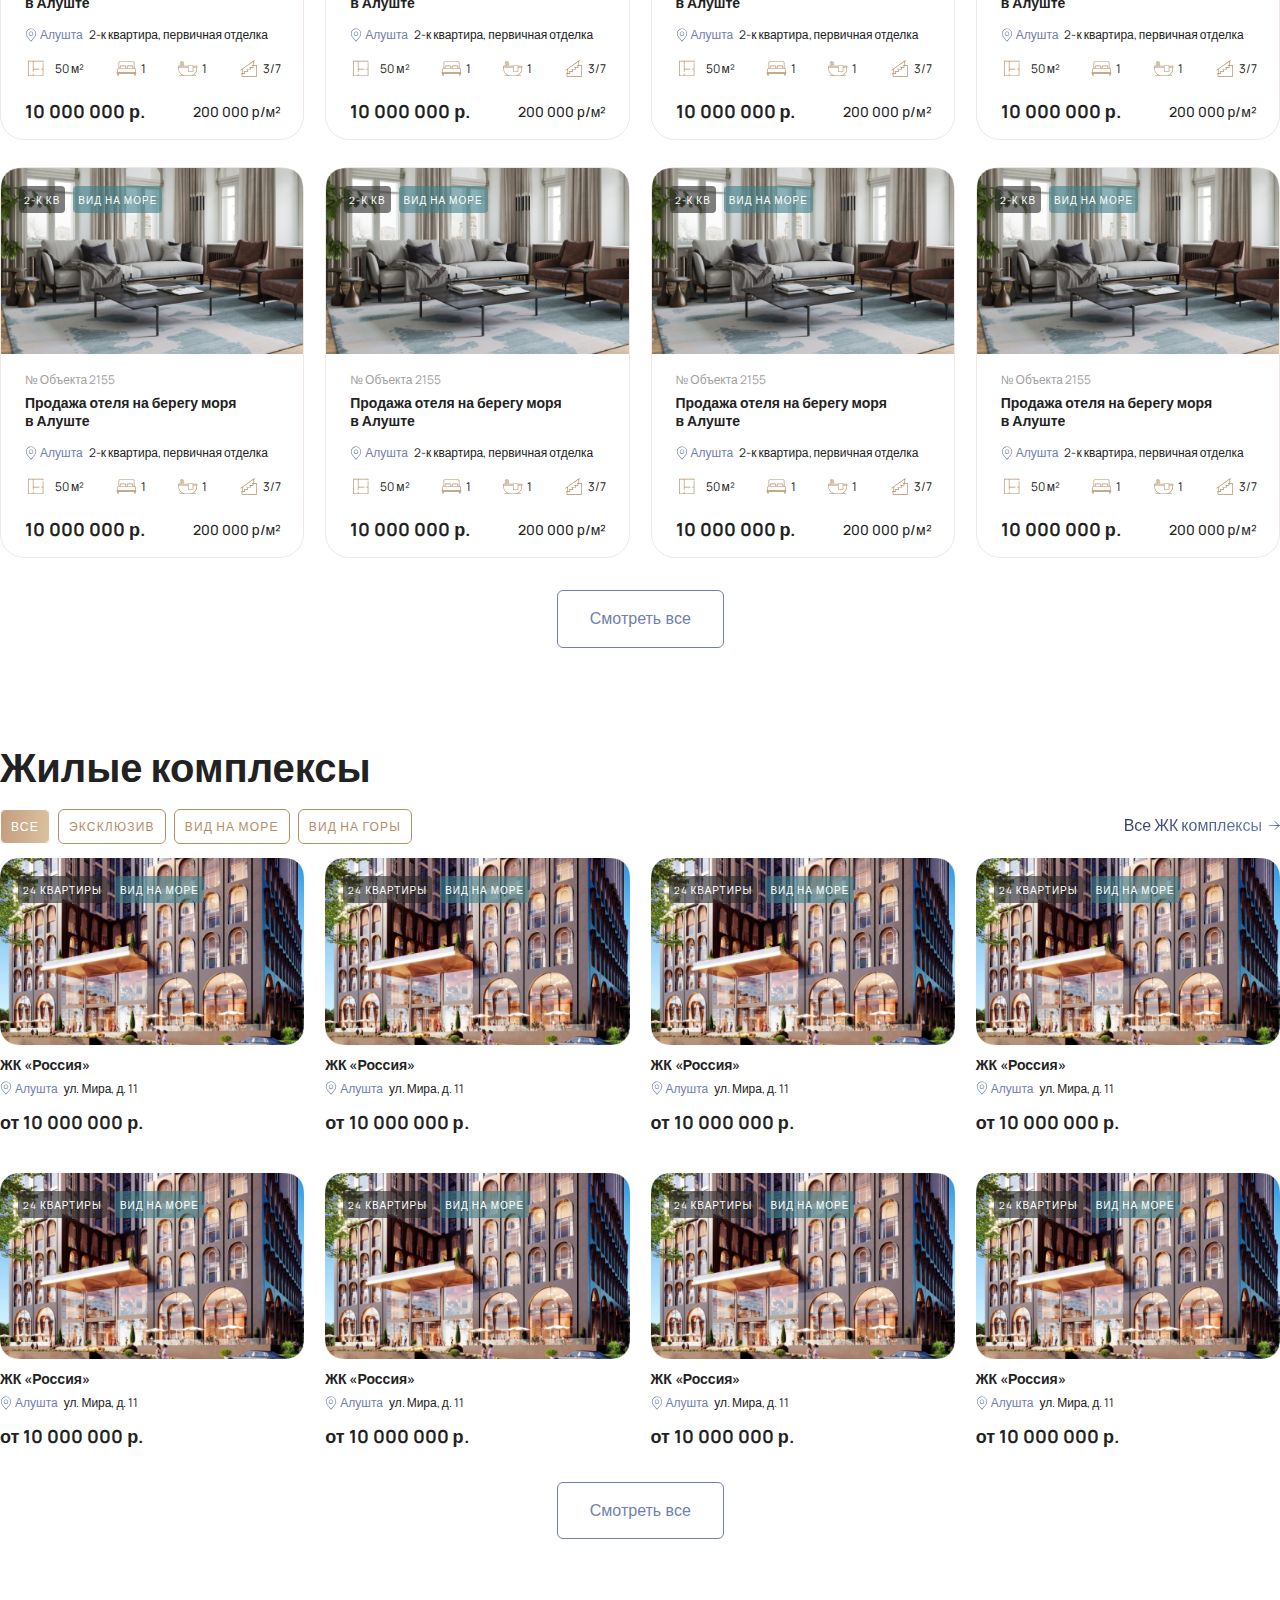
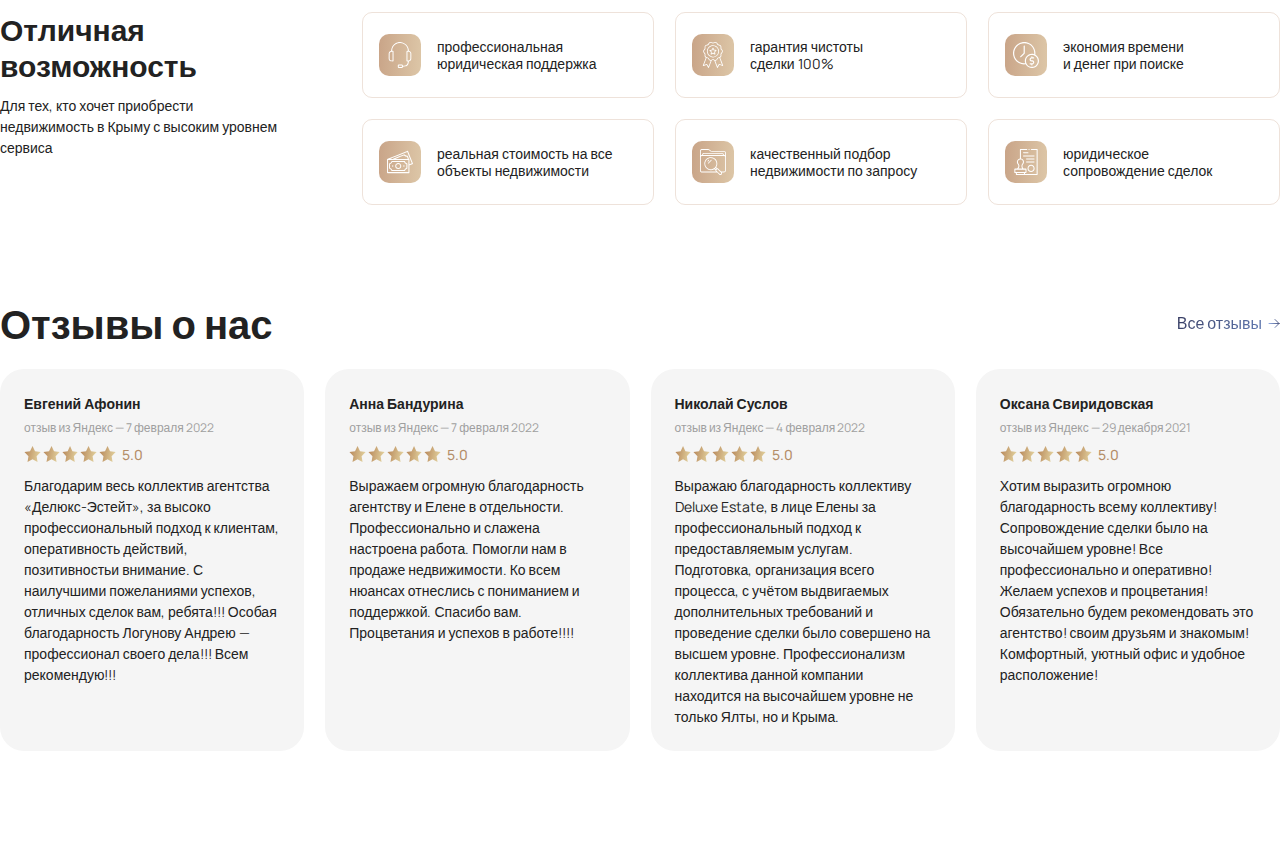
==== commit 33d96111: "Added Review section" ====
--- a/index.html
+++ b/index.html
@@ -916,7 +916,7 @@
             <div class="wrapper">
                 <div class="resid_container">
                     <h1 class="resid_title">
-                        Лучшие предложения
+                        Жилые комплексы
                     </h1>
                     <nav class="resid_navigation">
                         <ul class="resid-list">
@@ -1219,6 +1219,7 @@
         </section>
         <!-- Residential complexes end-->
 
+
         <!-- Great opportunity start-->
         <section  class="Great_opportunity">
             <div class="wrapper">
@@ -1237,7 +1238,7 @@
                                 <div class="great_icon_wrap">
                                     <img src="img\\svg\\headphones-icon.svg" alt="headphones" class="great_icon">
                                 </div>
-                                <p class="great_grid_desc_item">
+                                <p class="great_grid_desc_item1">
                                     профессиональная юридическая поддержка
                                 </p>
                             </div>
@@ -1245,50 +1246,50 @@
                         <div class="great_grid_frame">
                             <div class="great_grid_desc">
                                 <div class="great_icon_wrap">
-                                    <img src="img\\svg\\headphones-icon.svg" alt="headphones" class="great_icon">
-                                </div>
-                                <p class="great_grid_desc_item">
-                                    профессиональная юридическая поддержка
+                                    <img src="img\\svg\\garant-icon.svg" alt="headphones" class="great_icon">
+                                </div>
+                                <p class="great_grid_desc_item2">
+                                    гарантия чистоты сделки 100%
                                 </p>
                             </div>
                         </div>
                         <div class="great_grid_frame">
                             <div class="great_grid_desc">
                                 <div class="great_icon_wrap">
-                                    <img src="img\\svg\\headphones-icon.svg" alt="headphones" class="great_icon">
-                                </div>
-                                <p class="great_grid_desc_item">
-                                    профессиональная юридическая поддержка
+                                    <img src="img\\svg\\money-save-icon.svg" alt="headphones" class="great_icon">
+                                </div>
+                                <p class="great_grid_desc_item3">
+                                    экономия времени и денег при поиске
                                 </p>
                             </div>
                         </div>
                         <div class="great_grid_frame">
                             <div class="great_grid_desc">
                                 <div class="great_icon_wrap">
-                                    <img src="img\\svg\\headphones-icon.svg" alt="headphones" class="great_icon">
-                                </div>
-                                <p class="great_grid_desc_item">
-                                    профессиональная юридическая поддержка
+                                    <img src="img\\svg\\real-money-icon.svg" alt="headphones" class="great_icon">
+                                </div>
+                                <p class="great_grid_desc_item4">
+                                    реальная стоимость на все объекты недвижимости
                                 </p>
                             </div>
                         </div>
                         <div class="great_grid_frame">
                             <div class="great_grid_desc">
                                 <div class="great_icon_wrap">
-                                    <img src="img\\svg\\headphones-icon.svg" alt="headphones" class="great_icon">
-                                </div>
-                                <p class="great_grid_desc_item">
-                                    профессиональная юридическая поддержка
+                                    <img src="img\\svg\\search-icon.svg" alt="headphones" class="great_icon">
+                                </div>
+                                <p class="great_grid_desc_item5">
+                                    качественный подбор недвижимости по запросу
                                 </p>
                             </div>
                         </div>
                         <div class="great_grid_frame">
                             <div class="great_grid_desc">
                                 <div class="great_icon_wrap">
-                                    <img src="img\\svg\\headphones-icon.svg" alt="headphones" class="great_icon">
-                                </div>
-                                <p class="great_grid_desc_item">
-                                    профессиональная юридическая поддержка
+                                    <img src="img\\svg\\deal-icon.svg" alt="headphones" class="great_icon">
+                                </div>
+                                <p class="great_grid_desc_item6">
+                                    юридическое сопровождение сделок
                                 </p>
                             </div>
                         </div>
@@ -1300,6 +1301,101 @@
         </section >      
         <!-- Great opportunity start-->  
 
+
+        <!-- Reviews start -->
+         <section class="Reviews">
+            <div class="wrapper">
+                <div class="reviews_container">
+                    <div class="reviews_header">
+                        <h1 class="reviews_title">
+                            Отзывы о нас
+                        </h1>
+                        <a href="#" class="reviews-view_all">Все отзывы</a>
+                    </div>
+
+                    <div class="reviews_grid">
+                        <div class="reviews_card-frame">
+                            <div class="reviews_card_info">
+                                <h3 class="user_name">Евгений Афонин</h3>
+                                <p class="review_place">отзыв из Яндекс — 7 февраля 2022</p>
+                                <div class="review_mark">
+                                    <div class="review_stars">
+                                        <img src="img\\svg\\star-icon.svg" alt="review_stars" class="review_stars_value">
+                                        <img src="img\\svg\\star-icon.svg" alt="review_stars" class="review_stars_value">
+                                        <img src="img\\svg\\star-icon.svg" alt="review_stars" class="review_stars_value">
+                                        <img src="img\\svg\\star-icon.svg" alt="review_stars" class="review_stars_value">
+                                        <img src="img\\svg\\star-icon.svg" alt="review_stars" class="review_stars_value">
+                                    </div>
+                                    <p class="review_mark_value">5.0</p>
+                                </div>                               
+                                <p class="review-text">
+                                    Благодарим весь коллектив агентства «Делюкс-Эстейт», за высоко профессиональный подход к клиентам, оперативность действий, позитивностьи внимание. С наилучшими пожеланиями успехов, отличных сделок вам, ребята!!! Особая благодарность Логунову Андрею — профессионал своего дела!!! Всем рекомендую!!!
+                                </p>
+                            </div>
+                        </div>
+                        <div class="reviews_card-frame">
+                            <div class="reviews_card_info">
+                                <h3 class="user_name">Анна Бандурина</h3>
+                                <p class="review_place">отзыв из Яндекс — 7 февраля 2022</p>
+                                <div class="review_mark">
+                                    <div class="review_stars">
+                                        <img src="img\\svg\\star-icon.svg" alt="review_stars" class="review_stars_value">
+                                        <img src="img\\svg\\star-icon.svg" alt="review_stars" class="review_stars_value">
+                                        <img src="img\\svg\\star-icon.svg" alt="review_stars" class="review_stars_value">
+                                        <img src="img\\svg\\star-icon.svg" alt="review_stars" class="review_stars_value">
+                                        <img src="img\\svg\\star-icon.svg" alt="review_stars" class="review_stars_value">
+                                    </div>
+                                    <p class="review_mark_value">5.0</p>
+                                </div>                                
+                                <p class="review-text">
+                                    Выражаем огромную благодарность агентству и Елене в отдельности. Профессионально и слажена настроена работа. Помогли нам в продаже недвижимости. Ко всем нюансах отнеслись с пониманием и поддержкой. Спасибо вам. Процветания и успехов в работе!!!!
+                                </p>
+                            </div>
+                        </div>
+                        <div class="reviews_card-frame">
+                            <div class="reviews_card_info">
+                                <h3 class="user_name">Николай Суслов</h3>
+                                <p class="review_place">отзыв из Яндекс — 4 февраля 2022</p>
+                                <div class="review_mark">
+                                    <div class="review_stars">
+                                        <img src="img\\svg\\star-icon.svg" alt="review_stars" class="review_stars_value">
+                                        <img src="img\\svg\\star-icon.svg" alt="review_stars" class="review_stars_value">
+                                        <img src="img\\svg\\star-icon.svg" alt="review_stars" class="review_stars_value">
+                                        <img src="img\\svg\\star-icon.svg" alt="review_stars" class="review_stars_value">
+                                        <img src="img\\svg\\star-icon.svg" alt="review_stars" class="review_stars_value">
+                                    </div>
+                                    <p class="review_mark_value">5.0</p>
+                                </div>     
+                                <p class="review-text">
+                                    Выражаю благодарность коллективу Deluxe Estate, в лице Елены за профессиональный подход к предоставляемым услугам. Подготовка, организация всего процесса, с учётом выдвигаемых дополнительных требований и проведение сделки было совершено на высшем уровне. Профессионализм коллектива данной компании находится на высочайшем уровне не только Ялты, но и Крыма.
+                                </p>
+                            </div>
+                        </div>
+                        <div class="reviews_card-frame">
+                            <div class="reviews_card_info">
+                                <h3 class="user_name">Оксана Свиридовская</h3>
+                                <p class="review_place">отзыв из Яндекс — 29 декабря 2021</p>
+                                <div class="review_mark">
+                                    <div class="review_stars">
+                                        <img src="img\\svg\\star-icon.svg" alt="review_stars" class="review_stars_value">
+                                        <img src="img\\svg\\star-icon.svg" alt="review_stars" class="review_stars_value">
+                                        <img src="img\\svg\\star-icon.svg" alt="review_stars" class="review_stars_value">
+                                        <img src="img\\svg\\star-icon.svg" alt="review_stars" class="review_stars_value">
+                                        <img src="img\\svg\\star-icon.svg" alt="review_stars" class="review_stars_value">    
+                                    </div>
+                                    <p class="review_mark_value">5.0</p>
+                                </div>
+                                <p class="review-text">
+                                    Хотим выразить огромною благодарность всему коллективу! Сопровождение сделки было на высочайшем уровне! Все профессионально и оперативно! Желаем успехов и процветания! Обязательно будем рекомендовать это агентство! своим друзьям и знакомым! Комфортный, уютный офис и удобное расположение!
+                                </p>
+                            </div>
+                        </div>
+
+                    </div>
+
+                </div>
+            </div>
+         </section>
     </main>
 </body>
 
--- a/css/styles.css
+++ b/css/styles.css
@@ -732,8 +732,6 @@
 }
 /* Best Offers navigation end */
 
-
-
 .offers-cards{
     margin-top: 22px;
     display: grid;
@@ -1155,3 +1153,212 @@
 
 /* Residential complexes end */
 
+
+/* Great opportunity styles start */
+.great_container{
+    display: flex;
+    flex-wrap: wrap;
+    align-items: center;
+    position: relative;
+    width: 100%;
+    height: 192px;
+    margin-bottom: 96px;
+}
+
+.great_info{
+    height: 100%;
+    width: auto;
+    position: absolute;
+    left: 0;
+    top:0;
+}
+
+.great_title{
+    font-size: 30px;
+    font-weight: 700;
+    line-height: 36px;
+    margin-bottom: 11px;
+    width: 100px;  
+}
+
+.great_subtitle{
+    font-size: 14px;
+    font-weight: 400;
+    width: 290px;
+}
+
+.great_grid{
+    position: absolute;
+    height: 100%;
+    width: auto;
+    right: 0;
+    top: 0;
+    display: grid;
+    grid-template-columns: repeat(3, 1fr);
+    grid-column-gap: 21px;
+    grid-row-gap: 21px;
+}
+
+.great_grid_frame{
+    width: 100%;
+    height: auto;
+}
+
+.great_grid_desc{
+    display: flex;
+    flex-wrap: wrap;
+    align-items: center;
+    border: 1px solid rgba(169, 111, 68, 0.2);
+    border-radius: 10px;
+    padding: 21px 16px;
+}
+
+.great_icon_wrap{
+    background:linear-gradient(93.12deg, rgba(169, 111, 68, 0.65) -8.85%, rgba(242, 236, 182, 0.65) 229.03%);
+    width: 42px;
+    height: 42px;
+    border-radius: 10px;
+    margin-right: 16px;
+    display: flex;
+    flex-wrap: wrap;
+    align-content: center;
+    justify-content: center;
+}
+
+.great_icon{
+    width: 62.5%;
+    height: 62.5%;
+}
+
+.great_grid_desc_item1,
+.great_grid_desc_item4,
+.great_grid_desc_item5,
+.great_grid_desc_item6{
+    font-size: 14px;
+    font-weight: 400;
+    line-height: 17px;
+    width: 200px;
+    padding-right: 20px;
+}
+
+.great_grid_desc_item2,
+.great_grid_desc_item3{
+    font-size: 14px;
+    font-weight: 400;
+    line-height: 17px;
+    width: 200px;
+    padding-right: 70px;
+}
+/* Great opportunity styles end */
+
+
+/* Reviews Styles start */
+
+.reviews_container{
+    position: relative;
+    width: 100%;
+    height: auto;
+    margin-bottom: 96px;
+}
+
+.reviews_header{
+    display: flex;
+    flex-wrap: wrap;
+    justify-content: space-between;
+    align-items: center;
+}
+
+.reviews_title{
+    font-size: 40px;
+    font-weight: 700;
+    line-height: 48px;
+}
+
+.reviews-view_all{
+    font-size: 16px;
+    font-weight: 500;
+    line-height: 19.2px;
+    text-decoration: none;
+    background: linear-gradient(135deg, #353A5F 0%, #6a88c5 100%);
+    -webkit-background-clip: text;
+    -webkit-text-fill-color: transparent;
+}
+
+.reviews-view_all::after{
+    content: "";
+    padding-right: 18px;
+    background: url("..\\img\\svg\\arrow-right-icon.svg") no-repeat right center;
+    transition: 0.2s all;
+}
+
+.reviews-view_all:hover,
+.reviews-view_all:active,
+.reviews-view_all:focus {
+    transform: scale(1.05);
+}
+
+.reviews_grid{
+    margin-top: 21px;
+    display: grid;
+    grid-template-columns: repeat(4, 1fr);
+    grid-column-gap: 21px;
+    width: 100%;
+    height: auto;
+}
+
+.reviews_card-frame{
+    width: 100%;
+    height: 100%;
+    background: rgba(245, 245, 245, 1);
+    border-radius: 24px;
+    padding: 24px;
+}
+
+.user_name{
+    font-size: 14px;
+    font-weight: 700;
+    margin-bottom: 5px;
+}
+
+.review_place{
+    font-size: 12px;
+    font-weight: 400;  
+    color: rgba(159, 159, 159, 1);
+    margin-bottom: 5px;
+}
+
+.review_mark{
+    display: flex;
+    flex-wrap: wrap;
+    align-items:center;
+    justify-content: flex-start;
+}
+
+.review_stars{
+    display: grid;
+    grid-template-columns: repeat(5, 1fr);
+    grid-column-gap: 2px;
+}
+
+.review_stars_value{
+    height: 16px;
+    width: auto;
+}
+
+.review_mark_value{
+    font-family: 'Manrope', sans-serif;
+    font-size: 14px;
+    font-weight: 500;
+    color: rgba(180, 142, 105, 1);
+    margin-left: 6px;
+    padding-top: 2px;
+
+}
+
+.review-text{
+    margin-top: 10px;
+    font-family: 'Manrope', sans-serif;
+    font-size: 14px;
+    font-weight: 400;
+    
+}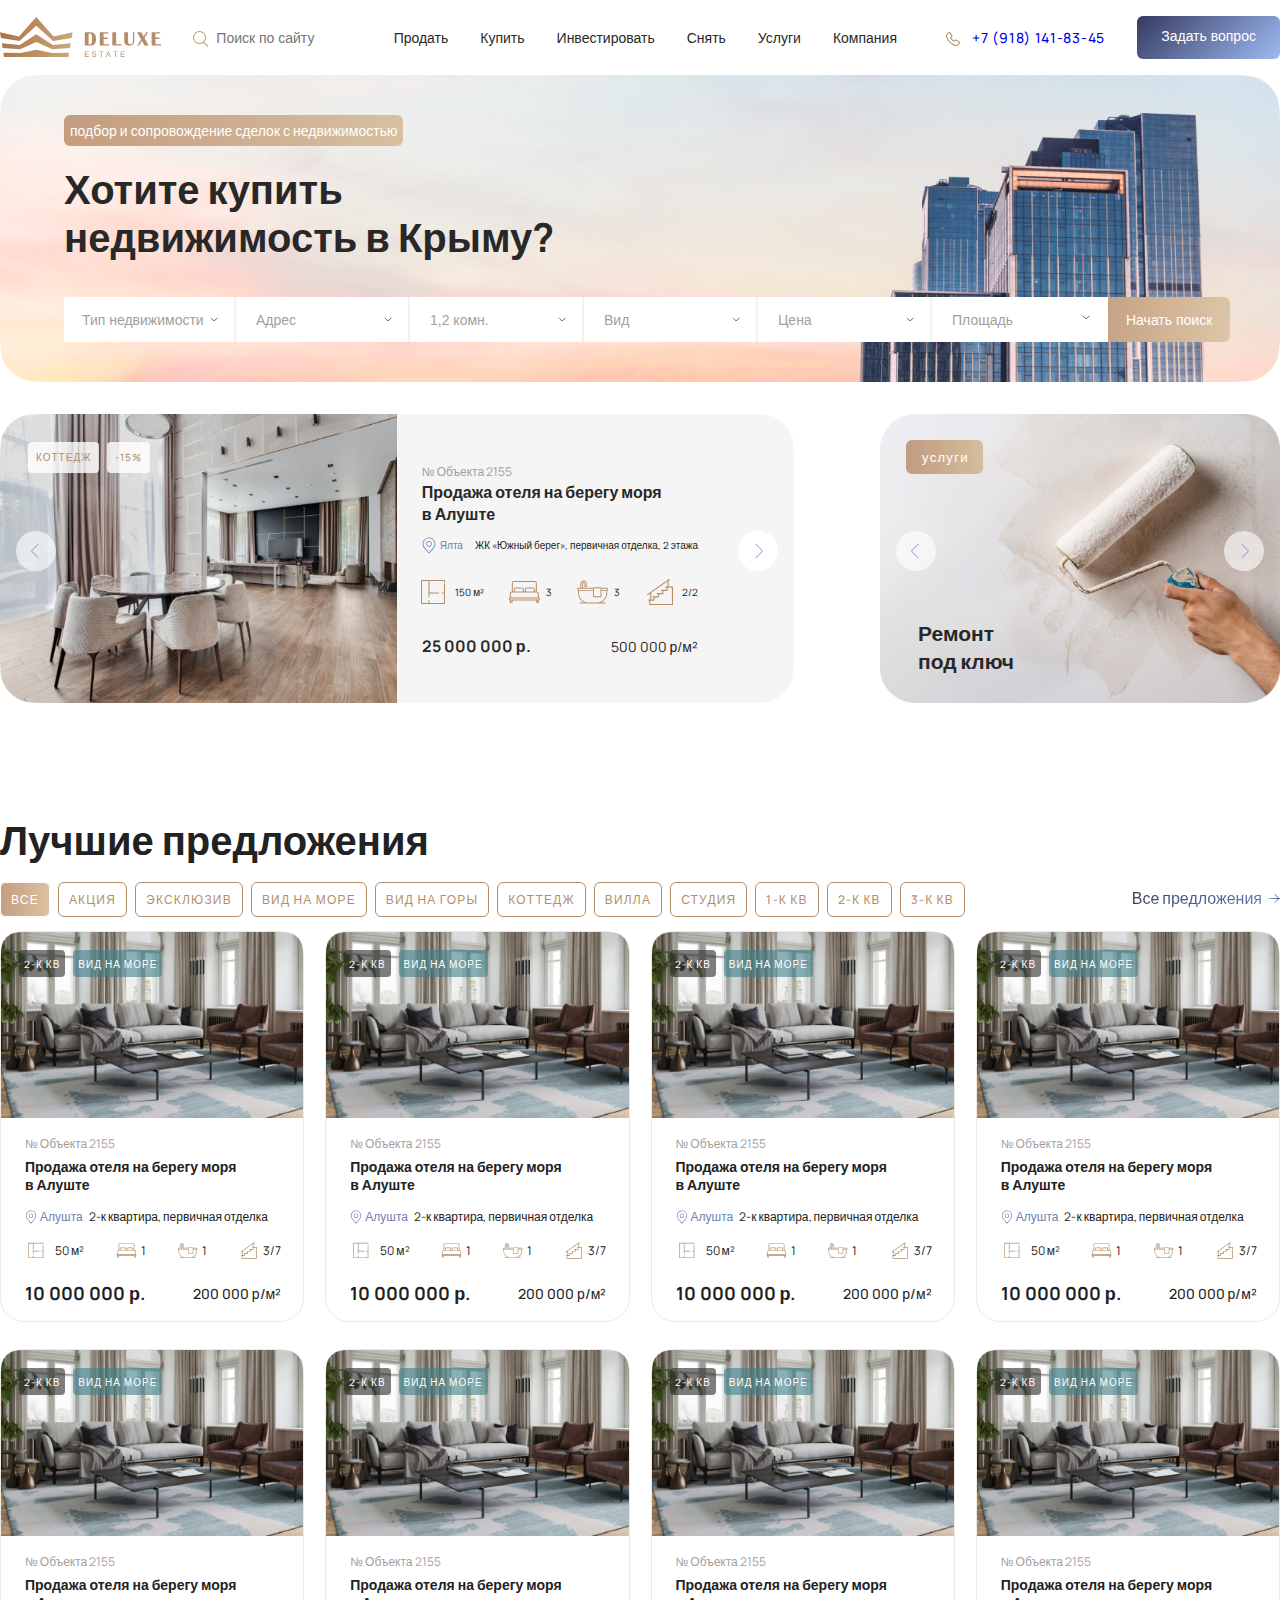
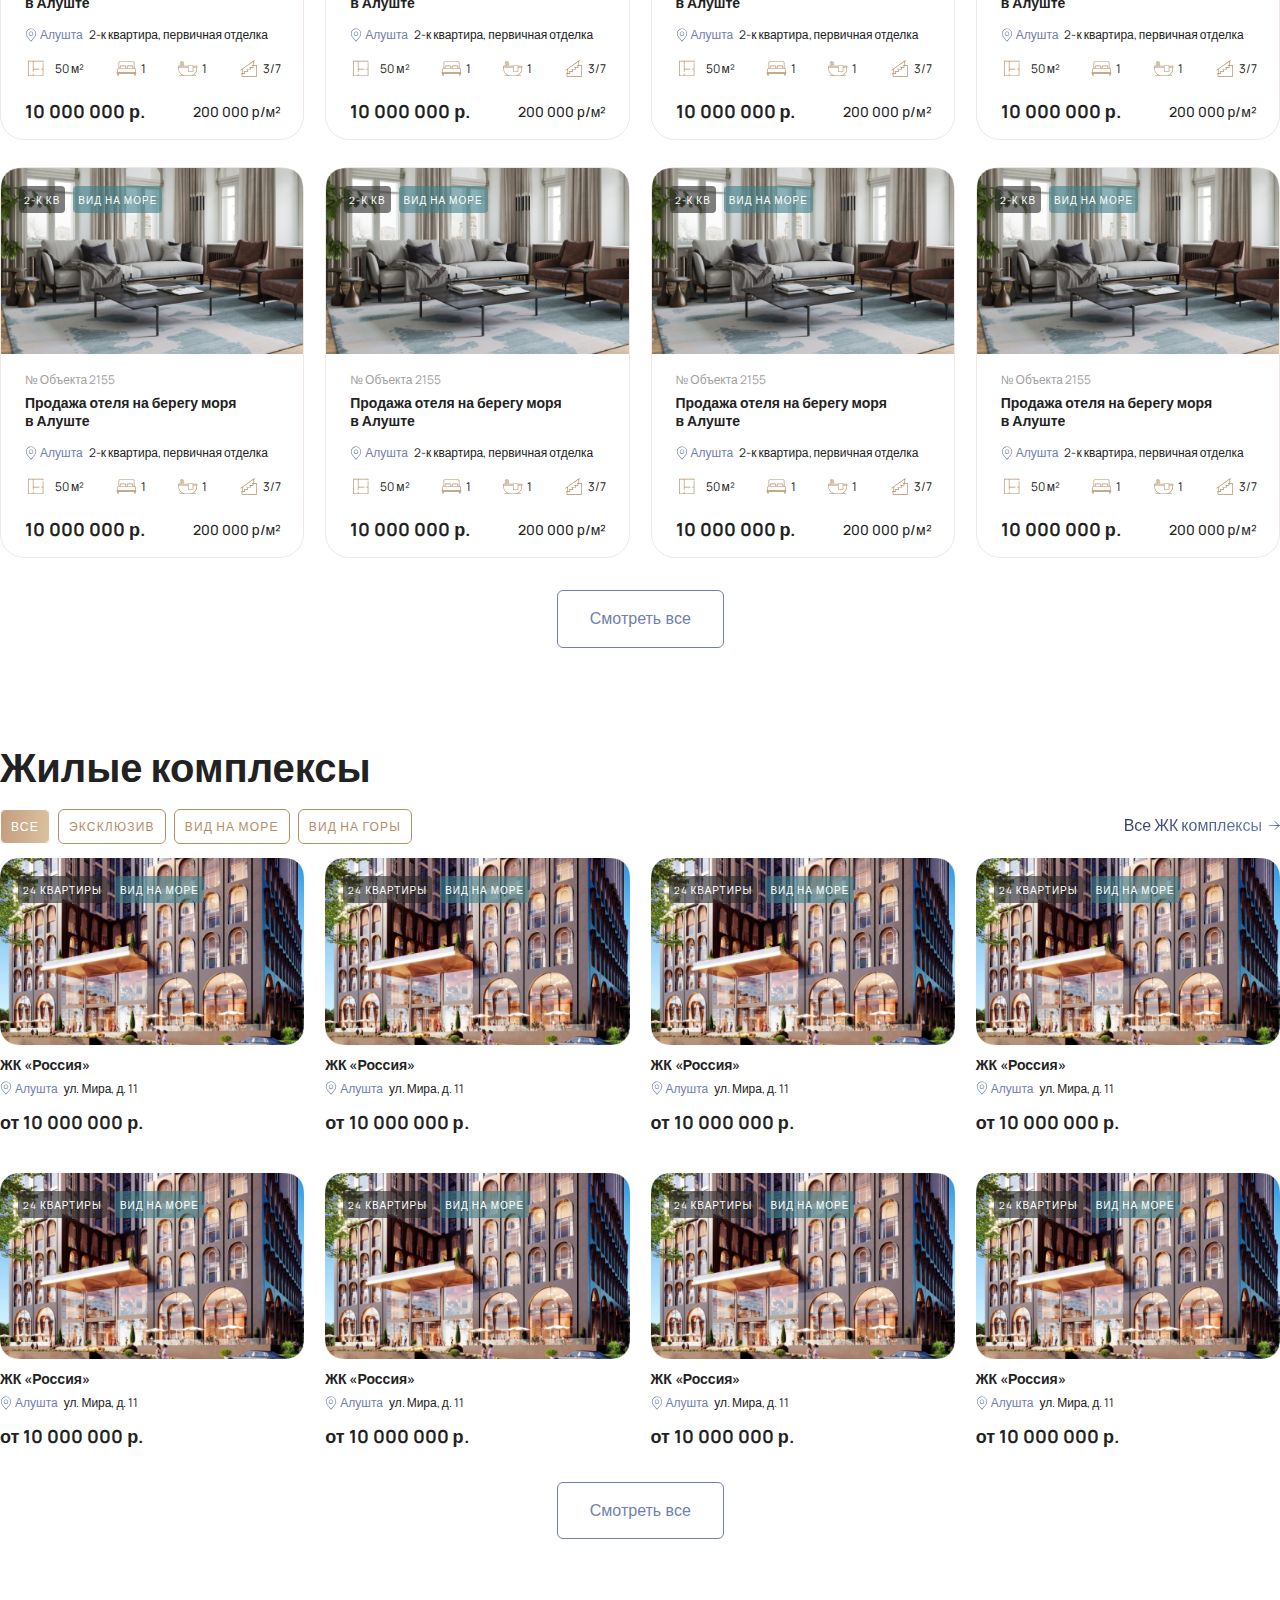
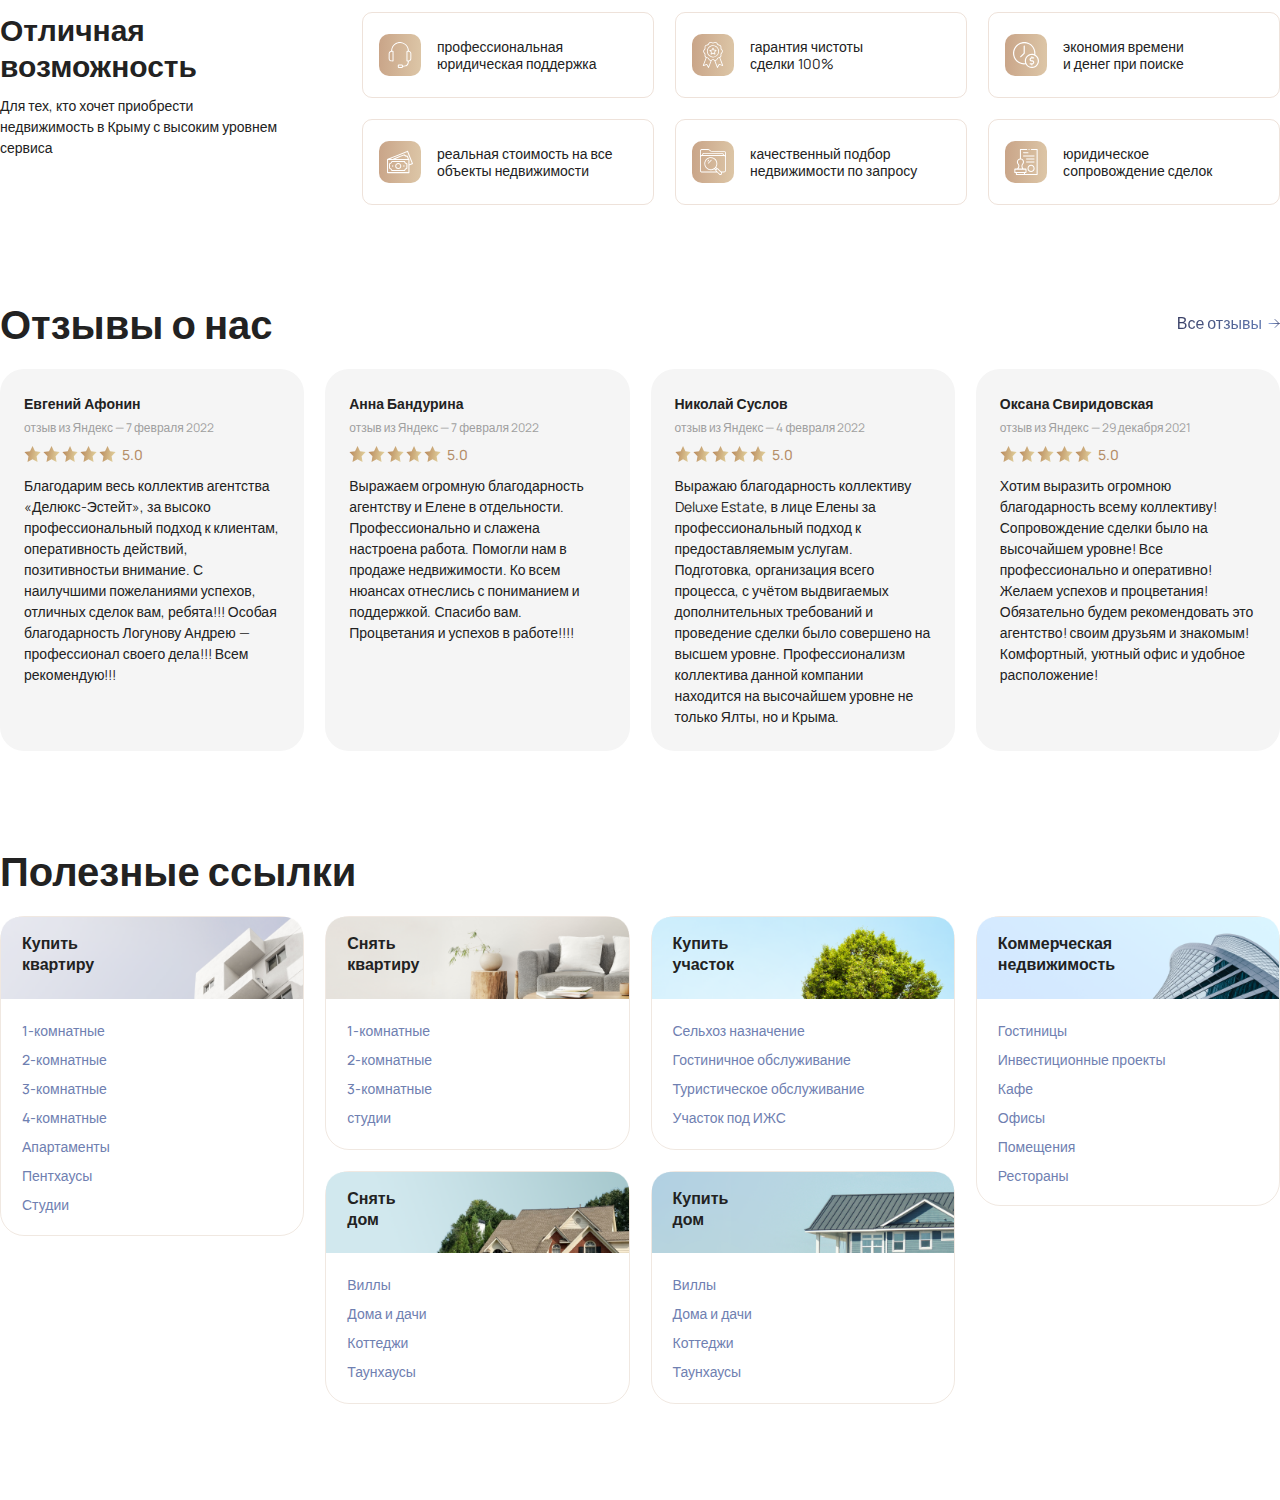
==== commit 75b0c644: "Added useful links section" ====
--- a/index.html
+++ b/index.html
@@ -1303,7 +1303,7 @@
 
 
         <!-- Reviews start -->
-         <section class="Reviews">
+        <section class="Reviews">
             <div class="wrapper">
                 <div class="reviews_container">
                     <div class="reviews_header">
@@ -1395,7 +1395,224 @@
 
                 </div>
             </div>
-         </section>
+        </section>
+         <!-- Reviews end -->
+
+
+         <!-- Useful links start -->
+        <section>
+            <div class="wrapper">
+                <div class="links_container">
+                    <h1 class="links_title">
+                        Полезные ссылки
+                    </h1>
+
+
+                    <div class="links_grid">
+                        <div class="links_card-frame">
+                            <h2 class="links_card-title">
+                                Купить квартиру
+                            </h2>
+                            <img src="img\\link1.png" alt="link_pic_1"  class="links_card-pic">
+                            <ul class="links_card-list">
+                                <li class="links_card-list_item">
+                                    <a href="#" class="links_card-list_item_link">
+                                        1-комнатные
+                                    </a>
+                                </li>
+                                <li class="links_card-list_item">
+                                    <a href="#" class="links_card-list_item_link">
+                                        2-комнатные
+                                    </a>
+                                </li>
+                                <li class="links_card-list_item">
+                                    <a href="#" class="links_card-list_item_link">
+                                        3-комнатные
+                                    </a>
+                                </li>
+                                <li class="links_card-list_item">
+                                    <a href="#" class="links_card-list_item_link">
+                                        4-комнатные
+                                    </a>
+                                </li>
+                                <li class="links_card-list_item">
+                                    <a href="#" class="links_card-list_item_link">
+                                        Апартаменты
+                                    </a>
+                                </li>
+                                <li class="links_card-list_item">
+                                    <a href="#" class="links_card-list_item_link">
+                                        Пентхаусы
+                                    </a>
+                                </li>
+                                <li class="links_card-list_item">
+                                    <a href="#" class="links_card-list_item_link">
+                                        Студии
+                                    </a>
+                                </li>
+                            </ul>
+                        </div>
+
+
+                        <div class="links_card_subgrid">
+                            <div class="links_card_subgrid-frame">
+                                <h2 class="links_card_subgrid-title">
+                                    Снять квартиру
+                                </h2>
+                                <img src="img\\link2.png" alt="link_pic_2"  class="links_card_subgrid-pic">
+                                <ul class="links_card_subgrid-list">
+                                    <li class="links_card_subgrid-list_item">
+                                        <a href="#" class="links_card_subgrid-list_item_link">
+                                            1-комнатные
+                                        </a>
+                                    </li>
+                                    <li class="links_card_subgrid-list_item">
+                                        <a href="#" class="links_card_subgrid-list_item_link">
+                                            2-комнатные
+                                        </a>
+                                    </li>
+                                    <li class="links_card_subgrid-list_item">
+                                        <a href="#" class="links_card_subgrid-list_item_link">
+                                            3-комнатные
+                                        </a>
+                                    </li>
+                                    <li class="links_card_subgrid-list_item">
+                                        <a href="#" class="links_card_subgrid-list_item_link">
+                                            студии
+                                        </a>
+                                    </li>
+                                </ul>
+                            </div>
+                            <div class="links_card_subgrid-frame">
+                                <h2 class="links_card_subgrid-title">
+                                    Купить участок
+                                </h2>
+                                <img src="img\\link3.png" alt="link_pic_3"  class="links_card_subgrid-pic">
+                                <ul class="links_card_subgrid-list">
+                                    <li class="links_card_subgrid-list_item">
+                                        <a href="#" class="links_card_subgrid-list_item_link">
+                                            Сельхоз назначение
+                                        </a>
+                                    </li>
+                                    <li class="links_card_subgrid-list_item">
+                                        <a href="#" class="links_card_subgrid-list_item_link">
+                                            Гостиничное обслуживание
+                                        </a>
+                                    </li>
+                                    <li class="links_card_subgrid-list_item">
+                                        <a href="#" class="links_card_subgrid-list_item_link">
+                                            Туристическое обслуживание
+                                        </a>
+                                    </li>
+                                    <li class="links_card_subgrid-list_item">
+                                        <a href="#" class="links_card_subgrid-list_item_link">
+                                            Участок под ИЖС
+                                        </a>
+                                    </li>
+                                </ul>
+                            </div>
+                            <div class="links_card_subgrid-frame">
+                                <h2 class="links_card_subgrid-title">
+                                    Снять дом
+                                </h2>
+                                <img src="img\\link4.png" alt="link_pic_4"  class="links_card_subgrid-pic">
+                                <ul class="links_card_subgrid-list">
+                                    <li class="links_card_subgrid-list_item">
+                                        <a href="#" class="links_card_subgrid-list_item_link">
+                                            Виллы
+                                        </a>
+                                    </li>
+                                    <li class="links_card_subgrid-list_item">
+                                        <a href="#" class="links_card_subgrid-list_item_link">
+                                            Дома и дачи
+                                        </a>
+                                    </li>
+                                    <li class="links_card_subgrid-list_item">
+                                        <a href="#" class="links_card_subgrid-list_item_link">
+                                            Коттеджи
+                                        </a>
+                                    </li>
+                                    <li class="links_card_subgrid-list_item">
+                                        <a href="#" class="links_card_subgrid-list_item_link">
+                                            Таунхаусы
+                                        </a>
+                                    </li>
+                                </ul>
+                            </div>
+                            <div class="links_card_subgrid-frame">
+                                <h2 class="links_card_subgrid-title">
+                                    Купить дом
+                                </h2>
+                                <img src="img\\link5.png" alt="link_pic_5"  class="links_card_subgrid-pic">
+                                <ul class="links_card_subgrid-list">
+                                    <li class="links_card_subgrid-list_item">
+                                        <a href="#" class="links_card_subgrid-list_item_link">
+                                            Виллы
+                                        </a>
+                                    </li>
+                                    <li class="links_card_subgrid-list_item">
+                                        <a href="#" class="links_card_subgrid-list_item_link">
+                                            Дома и дачи
+                                        </a>
+                                    </li>
+                                    <li class="links_card_subgrid-list_item">
+                                        <a href="#" class="links_card_subgrid-list_item_link">
+                                            Коттеджи
+                                        </a>
+                                    </li>
+                                    <li class="links_card_subgrid-list_item">
+                                        <a href="#" class="links_card_subgrid-list_item_link">
+                                            Таунхаусы
+                                        </a>
+                                    </li>
+                                </ul>
+                            </div>
+                        </div>
+
+                        <div class="links_card-frame">
+                            <h2 class="links_card-title">
+                                Коммерческая недвижимость
+                            </h2>
+                            <img src="img\\link6.png" alt="link_pic_6"  class="links_card-pic">
+                            <ul class="links_card-list">
+                                <li class="links_card-list_item">
+                                    <a href="#" class="links_card-list_item_link">
+                                        Гостиницы
+                                    </a>
+                                </li>
+                                <li class="links_card-list_item">
+                                    <a href="#" class="links_card-list_item_link">
+                                        Инвестиционные проекты
+                                    </a>
+                                </li>
+                                <li class="links_card-list_item">
+                                    <a href="#" class="links_card-list_item_link">
+                                        Кафе
+                                    </a>
+                                </li>
+                                <li class="links_card-list_item">
+                                    <a href="#" class="links_card-list_item_link">
+                                        Офисы
+                                    </a>
+                                </li>
+                                <li class="links_card-list_item">
+                                    <a href="#" class="links_card-list_item_link">
+                                        Помещения
+                                    </a>
+                                </li>
+                                <li class="links_card-list_item">
+                                    <a href="#" class="links_card-list_item_link">
+                                        Рестораны
+                                    </a>
+                                </li>
+                            </ul>
+                        </div>
+                    </div>
+                </div>
+            </div>
+        </section>
+        <!-- Useful links end -->
+         
     </main>
 </body>
 
--- a/css/styles.css
+++ b/css/styles.css
@@ -1361,4 +1361,135 @@
     font-size: 14px;
     font-weight: 400;
     
-}+}
+
+/* Reviews Styles end */
+
+
+/* Useful links styles start */
+.links_container{
+    position: relative;
+    width: 100%;
+    height: auto;
+    margin-bottom: 96px;
+}
+
+
+.links_title{
+    font-size: 40px;
+    font-weight: 700;
+    line-height: 48px;
+    margin-bottom: 21px;
+}
+
+.links_grid{
+    display: grid;
+    grid-template-columns: repeat(4, 1fr);
+    grid-auto-rows: auto;
+    grid-column-gap: 21px;
+    width: 100%;
+    height: auto;
+}
+
+.links_card-frame{
+    position: relative;
+    border: 1px solid;
+    border-radius: 24px;
+    border-color: rgba(180, 142, 105, 0.2);
+    height: 320px;
+}
+
+.links_card-frame:last-child{
+    position: relative;
+    border: 1px solid;
+    border-radius: 24px;
+    border-color: rgba(180, 142, 105, 0.2);
+    height: 290px;
+}
+
+.links_card-title{
+    position: absolute;
+    top:16px;
+    left: 21px;
+    font-family: 'Manrope', sans-serif;
+    font-size: 16px;
+    font-weight: 700;
+    width: 100px;
+    line-height: 21px;
+
+}
+
+.links_card-pic{
+    top:0;
+    left: 0;
+    margin-bottom: 21px;
+}
+
+.links_card-list{
+    flex-grow: 1;
+    margin-left: 21px;
+    margin-bottom: 21px;
+}
+
+.links_card-list_item:not(:last-child){
+    margin-bottom: 8px;
+}
+
+.links_card-list_item_link{
+    font-size: 14px;
+    font-weight: 500;
+    color: rgba(111, 128, 177, 1);
+    text-decoration: none;
+}
+
+.links_card_subgrid{
+    grid-column: span 2;
+    display: grid;
+    grid-template-columns: repeat(2, 1fr);
+    grid-template-rows: repeat(2, 1fr);
+    grid-gap: 21px;
+}
+
+.links_card_subgrid-frame{
+    position: relative;
+    height: 100%;
+    border: 1px solid;
+    border-radius: 24px;
+    border-color: rgba(180, 142, 105, 0.2);
+}
+
+.links_card_subgrid-title{
+    position: absolute;
+    top:16px;
+    left: 21px;
+    font-family: 'Manrope', sans-serif;
+    font-size: 16px;
+    font-weight: 700;
+    width: 50px;
+    line-height: 21px;
+
+}
+
+.links_card_subgrid-pic{
+    top:0;
+    left: 0;
+    margin-bottom: 21px;
+}
+
+.links_card_subgrid-list{
+    margin-left: 21px;
+    margin-bottom: 21px;
+}
+
+.links_card_subgrid-list_item:not(:last-child){
+    margin-bottom: 8px;
+}
+
+.links_card_subgrid-list_item_link{
+    font-size: 14px;
+    font-weight: 500;
+    color: rgba(111, 128, 177, 1);
+    text-decoration: none;
+}
+
+/* Useful links styles end */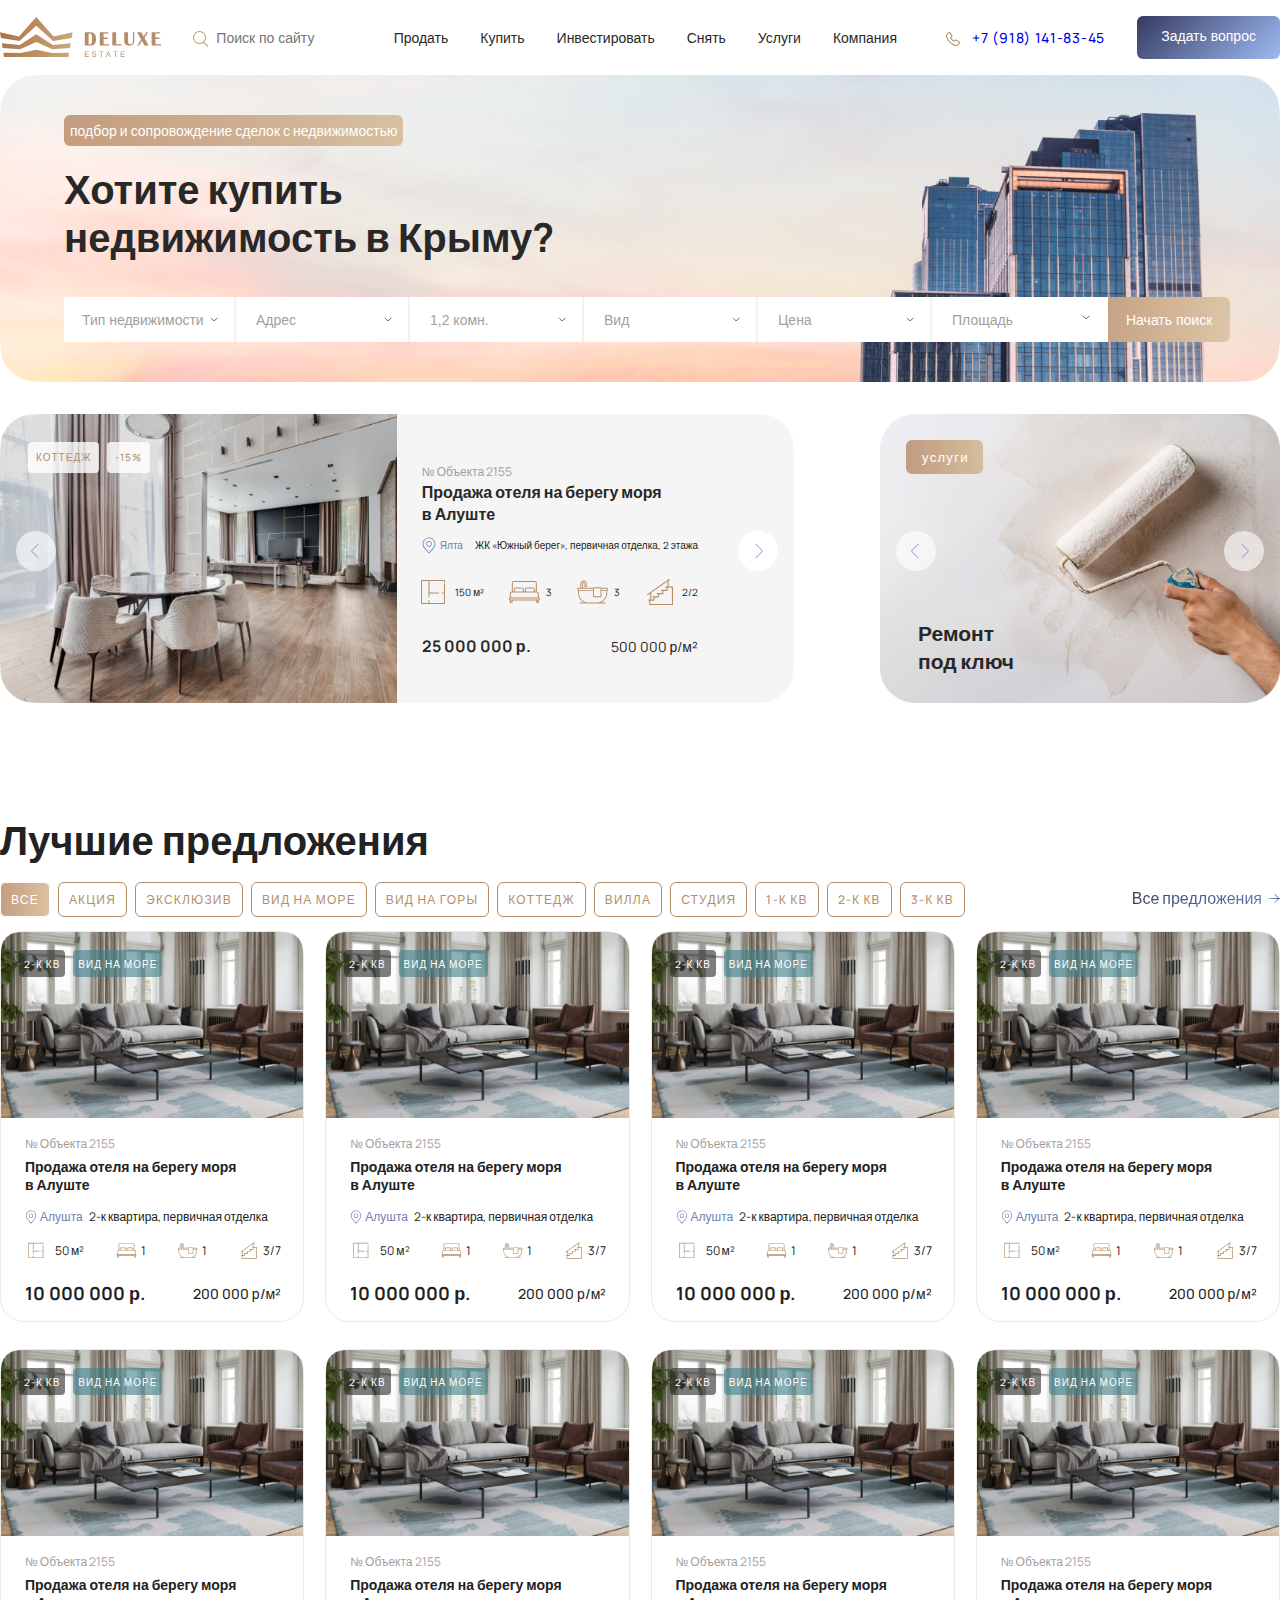
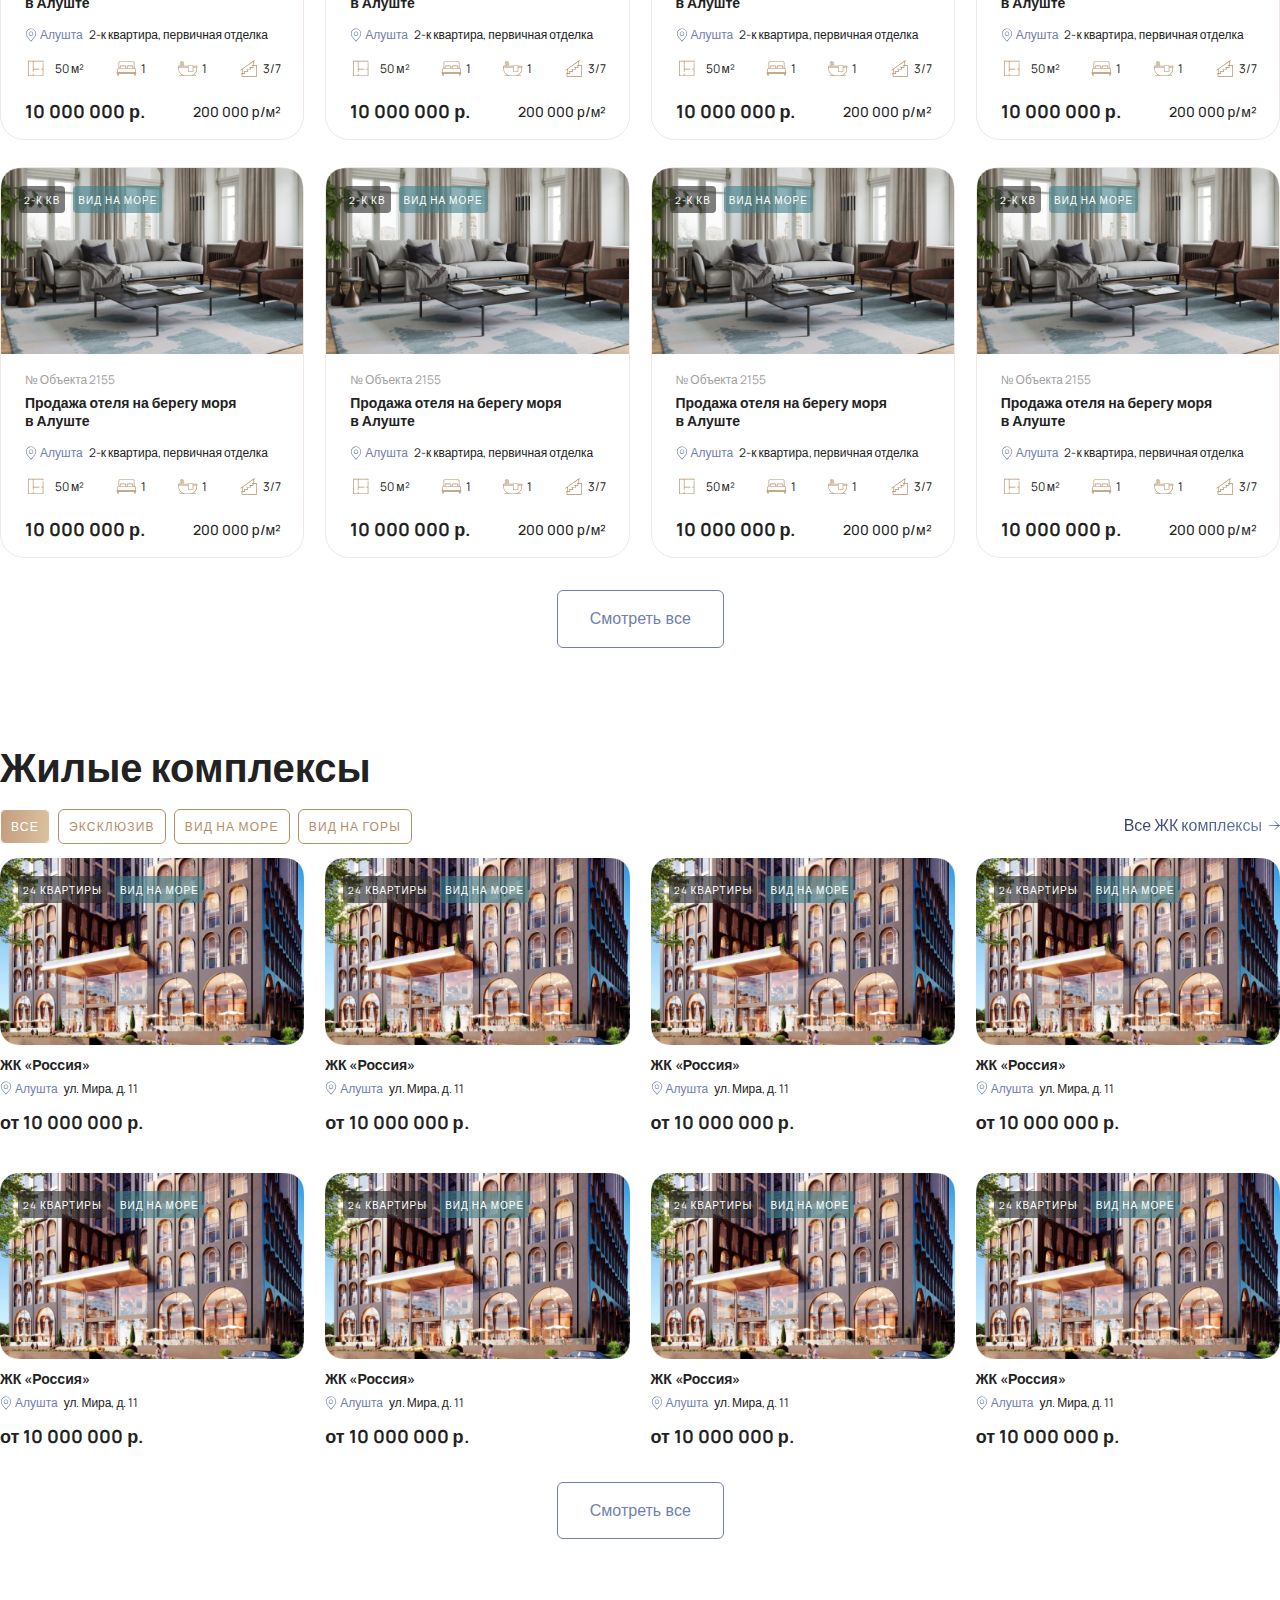
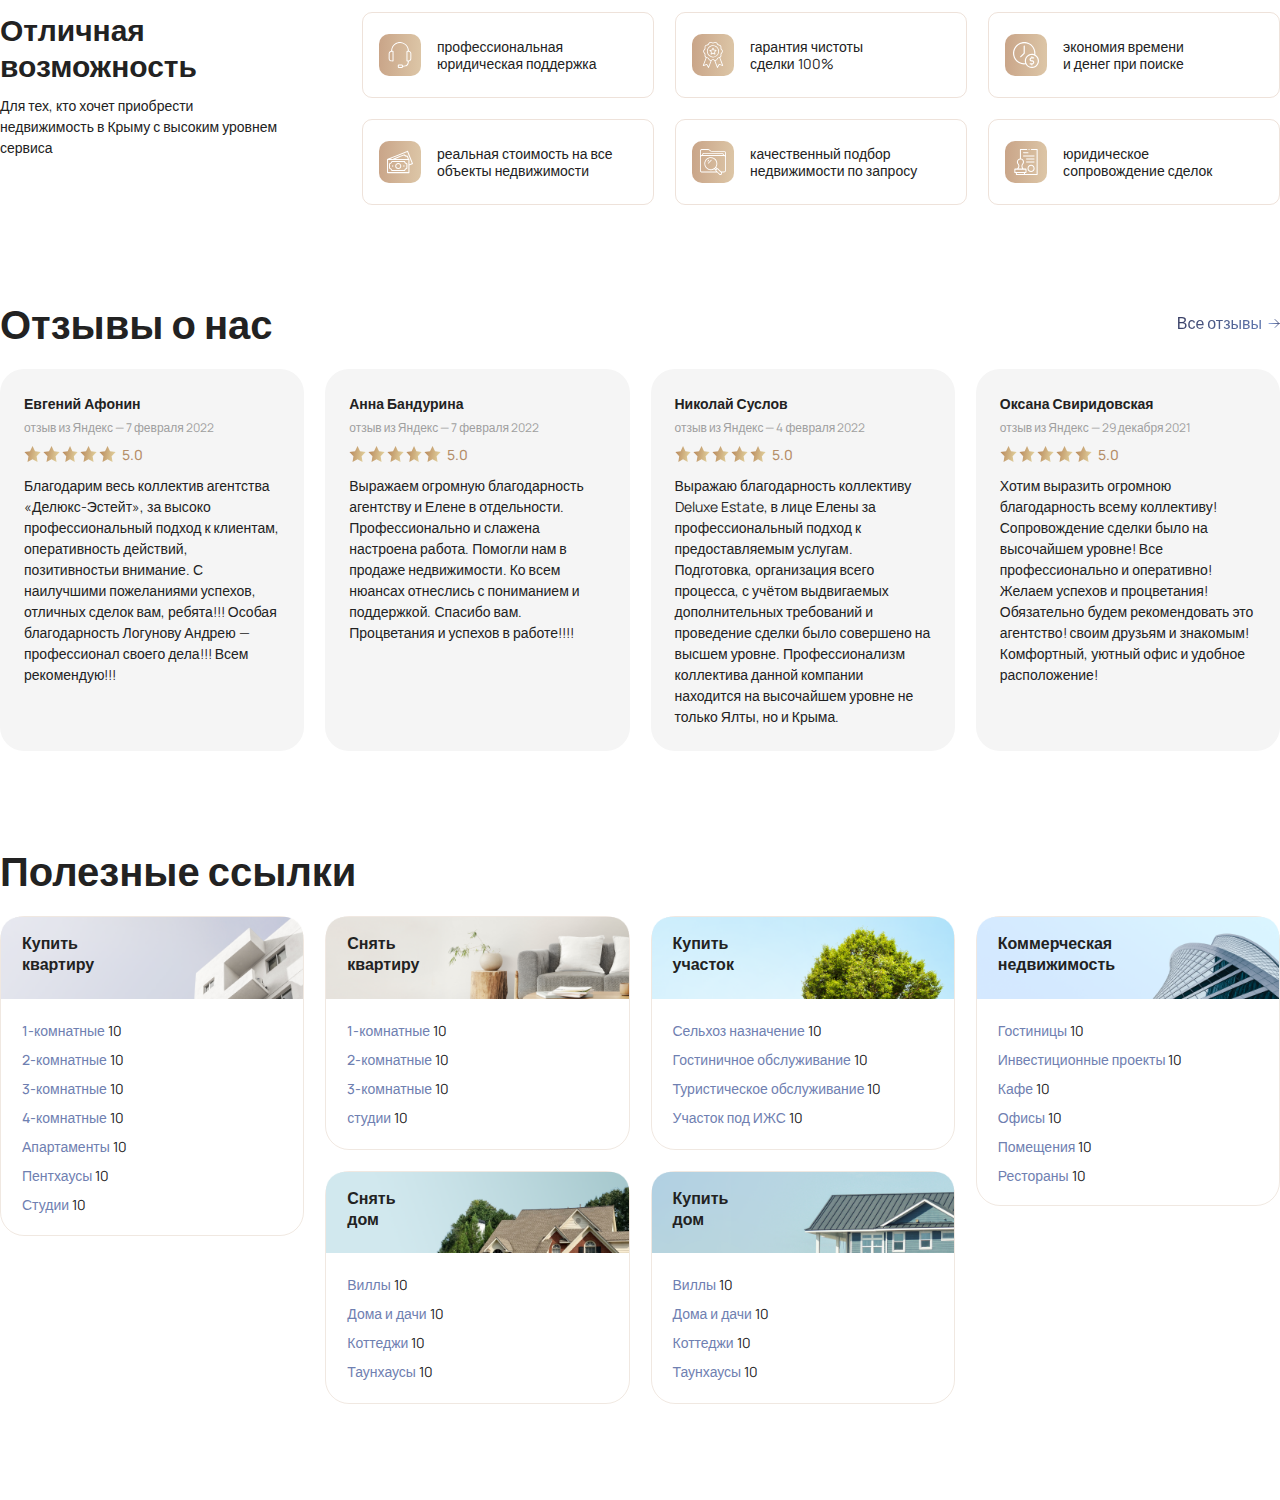
==== commit 256132df: "Updated "useful links" part" ====
--- a/index.html
+++ b/index.html
@@ -1396,18 +1396,16 @@
                 </div>
             </div>
         </section>
-         <!-- Reviews end -->
-
-
-         <!-- Useful links start -->
+        <!-- Reviews end -->
+
+
+        <!-- Useful links start -->
         <section>
             <div class="wrapper">
                 <div class="links_container">
                     <h1 class="links_title">
                         Полезные ссылки
                     </h1>
-
-
                     <div class="links_grid">
                         <div class="links_card-frame">
                             <h2 class="links_card-title">
@@ -1419,40 +1417,46 @@
                                     <a href="#" class="links_card-list_item_link">
                                         1-комнатные
                                     </a>
+                                    <span>10</span>
                                 </li>
                                 <li class="links_card-list_item">
                                     <a href="#" class="links_card-list_item_link">
                                         2-комнатные
                                     </a>
+                                    <span>10</span>
                                 </li>
                                 <li class="links_card-list_item">
                                     <a href="#" class="links_card-list_item_link">
                                         3-комнатные
                                     </a>
+                                    <span>10</span>
                                 </li>
                                 <li class="links_card-list_item">
                                     <a href="#" class="links_card-list_item_link">
                                         4-комнатные
                                     </a>
+                                    <span>10</span>
                                 </li>
                                 <li class="links_card-list_item">
                                     <a href="#" class="links_card-list_item_link">
                                         Апартаменты
                                     </a>
+                                    <span>10</span>
                                 </li>
                                 <li class="links_card-list_item">
                                     <a href="#" class="links_card-list_item_link">
                                         Пентхаусы
                                     </a>
+                                    <span>10</span>
                                 </li>
                                 <li class="links_card-list_item">
                                     <a href="#" class="links_card-list_item_link">
                                         Студии
                                     </a>
+                                    <span>10</span>
                                 </li>
                             </ul>
                         </div>
-
 
                         <div class="links_card_subgrid">
                             <div class="links_card_subgrid-frame">
@@ -1465,21 +1469,25 @@
                                         <a href="#" class="links_card_subgrid-list_item_link">
                                             1-комнатные
                                         </a>
+                                        <span>10</span>
                                     </li>
                                     <li class="links_card_subgrid-list_item">
                                         <a href="#" class="links_card_subgrid-list_item_link">
                                             2-комнатные
                                         </a>
+                                        <span>10</span>
                                     </li>
                                     <li class="links_card_subgrid-list_item">
                                         <a href="#" class="links_card_subgrid-list_item_link">
                                             3-комнатные
                                         </a>
+                                        <span>10</span>
                                     </li>
                                     <li class="links_card_subgrid-list_item">
                                         <a href="#" class="links_card_subgrid-list_item_link">
                                             студии
                                         </a>
+                                        <span>10</span>
                                     </li>
                                 </ul>
                             </div>
@@ -1493,21 +1501,25 @@
                                         <a href="#" class="links_card_subgrid-list_item_link">
                                             Сельхоз назначение
                                         </a>
+                                        <span>10</span>
                                     </li>
                                     <li class="links_card_subgrid-list_item">
                                         <a href="#" class="links_card_subgrid-list_item_link">
                                             Гостиничное обслуживание
                                         </a>
+                                        <span>10</span>
                                     </li>
                                     <li class="links_card_subgrid-list_item">
                                         <a href="#" class="links_card_subgrid-list_item_link">
                                             Туристическое обслуживание
                                         </a>
+                                        <span>10</span>
                                     </li>
                                     <li class="links_card_subgrid-list_item">
                                         <a href="#" class="links_card_subgrid-list_item_link">
                                             Участок под ИЖС
                                         </a>
+                                        <span>10</span>
                                     </li>
                                 </ul>
                             </div>
@@ -1521,21 +1533,25 @@
                                         <a href="#" class="links_card_subgrid-list_item_link">
                                             Виллы
                                         </a>
+                                        <span>10</span>
                                     </li>
                                     <li class="links_card_subgrid-list_item">
                                         <a href="#" class="links_card_subgrid-list_item_link">
                                             Дома и дачи
                                         </a>
+                                        <span>10</span>
                                     </li>
                                     <li class="links_card_subgrid-list_item">
                                         <a href="#" class="links_card_subgrid-list_item_link">
                                             Коттеджи
                                         </a>
+                                        <span>10</span>
                                     </li>
                                     <li class="links_card_subgrid-list_item">
                                         <a href="#" class="links_card_subgrid-list_item_link">
                                             Таунхаусы
                                         </a>
+                                        <span>10</span>
                                     </li>
                                 </ul>
                             </div>
@@ -1549,21 +1565,25 @@
                                         <a href="#" class="links_card_subgrid-list_item_link">
                                             Виллы
                                         </a>
+                                        <span>10</span>
                                     </li>
                                     <li class="links_card_subgrid-list_item">
                                         <a href="#" class="links_card_subgrid-list_item_link">
                                             Дома и дачи
                                         </a>
+                                        <span>10</span>
                                     </li>
                                     <li class="links_card_subgrid-list_item">
                                         <a href="#" class="links_card_subgrid-list_item_link">
                                             Коттеджи
                                         </a>
+                                        <span>10</span>
                                     </li>
                                     <li class="links_card_subgrid-list_item">
                                         <a href="#" class="links_card_subgrid-list_item_link">
                                             Таунхаусы
                                         </a>
+                                        <span>10</span>
                                     </li>
                                 </ul>
                             </div>
@@ -1579,31 +1599,37 @@
                                     <a href="#" class="links_card-list_item_link">
                                         Гостиницы
                                     </a>
+                                    <span>10</span>
                                 </li>
                                 <li class="links_card-list_item">
                                     <a href="#" class="links_card-list_item_link">
                                         Инвестиционные проекты
                                     </a>
+                                    <span>10</span>
                                 </li>
                                 <li class="links_card-list_item">
                                     <a href="#" class="links_card-list_item_link">
                                         Кафе
                                     </a>
+                                    <span>10</span>
                                 </li>
                                 <li class="links_card-list_item">
                                     <a href="#" class="links_card-list_item_link">
                                         Офисы
                                     </a>
+                                    <span>10</span>
                                 </li>
                                 <li class="links_card-list_item">
                                     <a href="#" class="links_card-list_item_link">
                                         Помещения
                                     </a>
+                                    <span>10</span>
                                 </li>
                                 <li class="links_card-list_item">
                                     <a href="#" class="links_card-list_item_link">
                                         Рестораны
                                     </a>
+                                    <span>10</span>
                                 </li>
                             </ul>
                         </div>
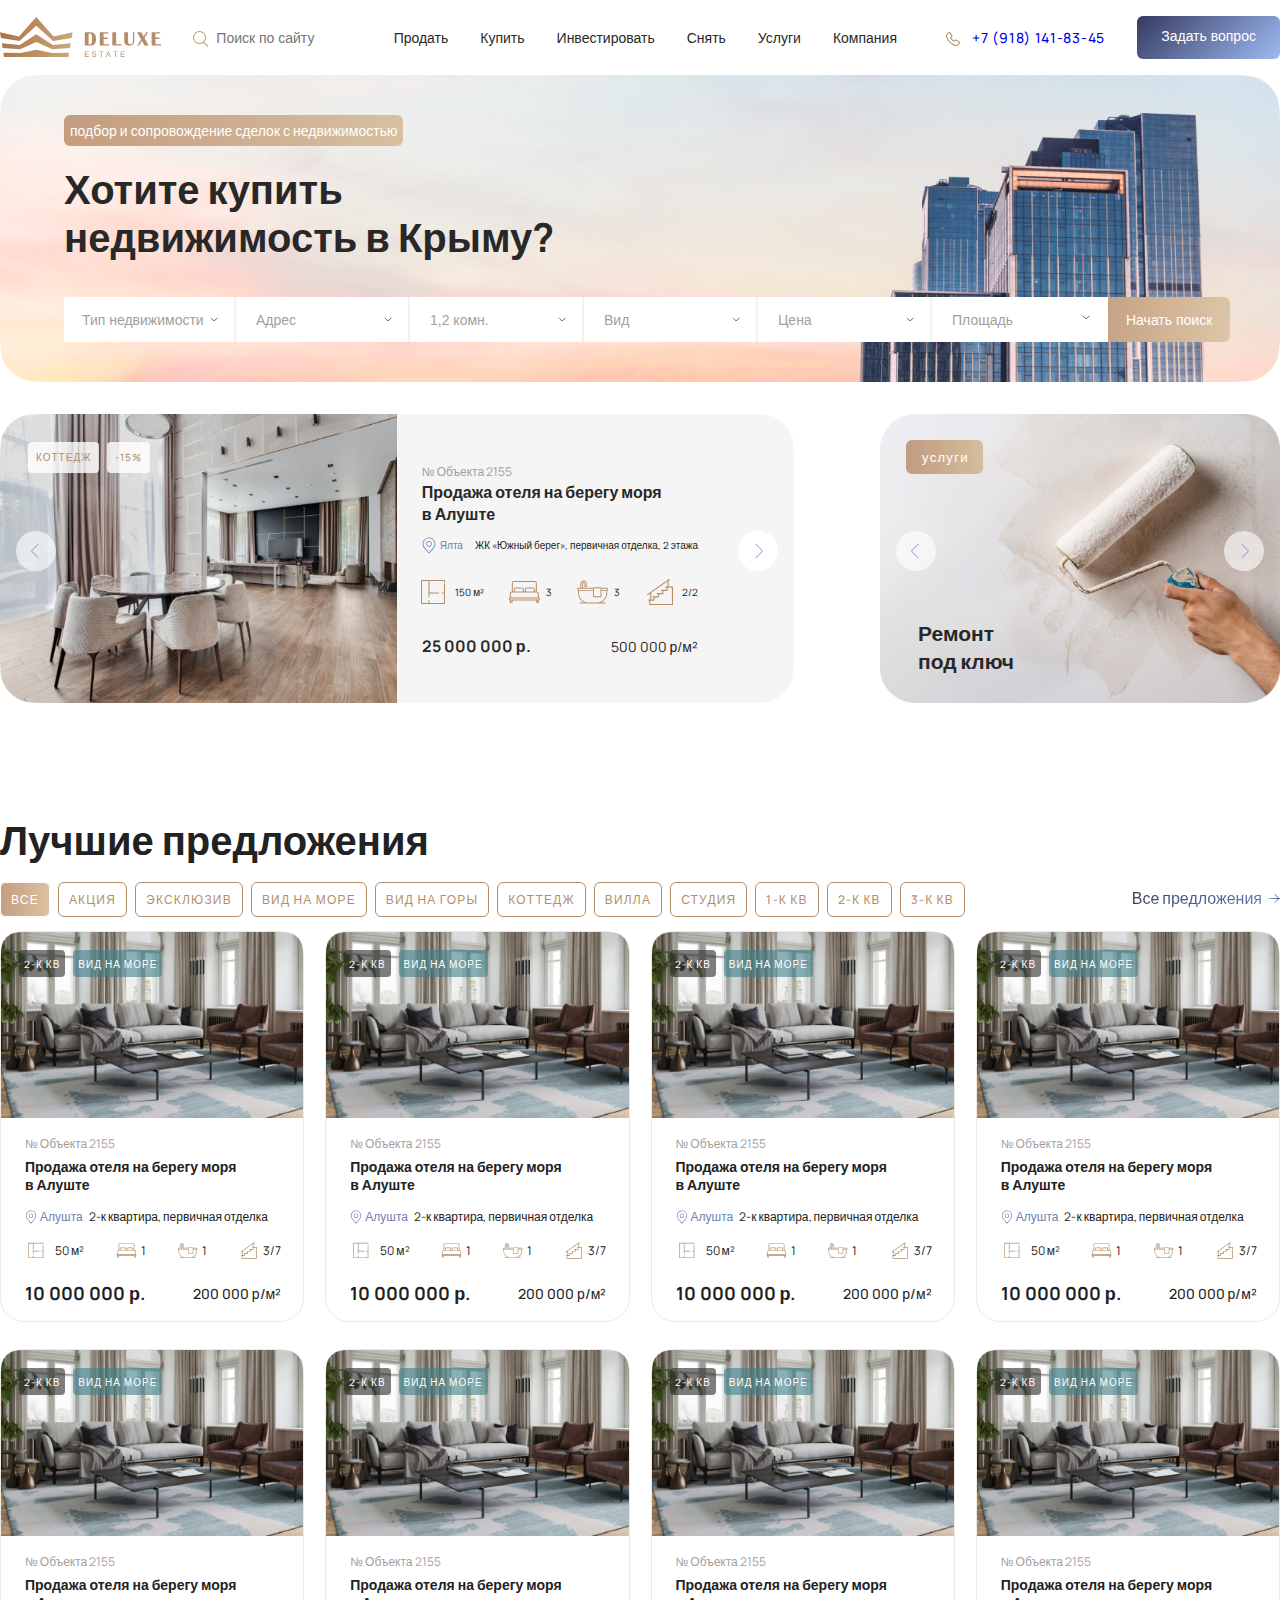
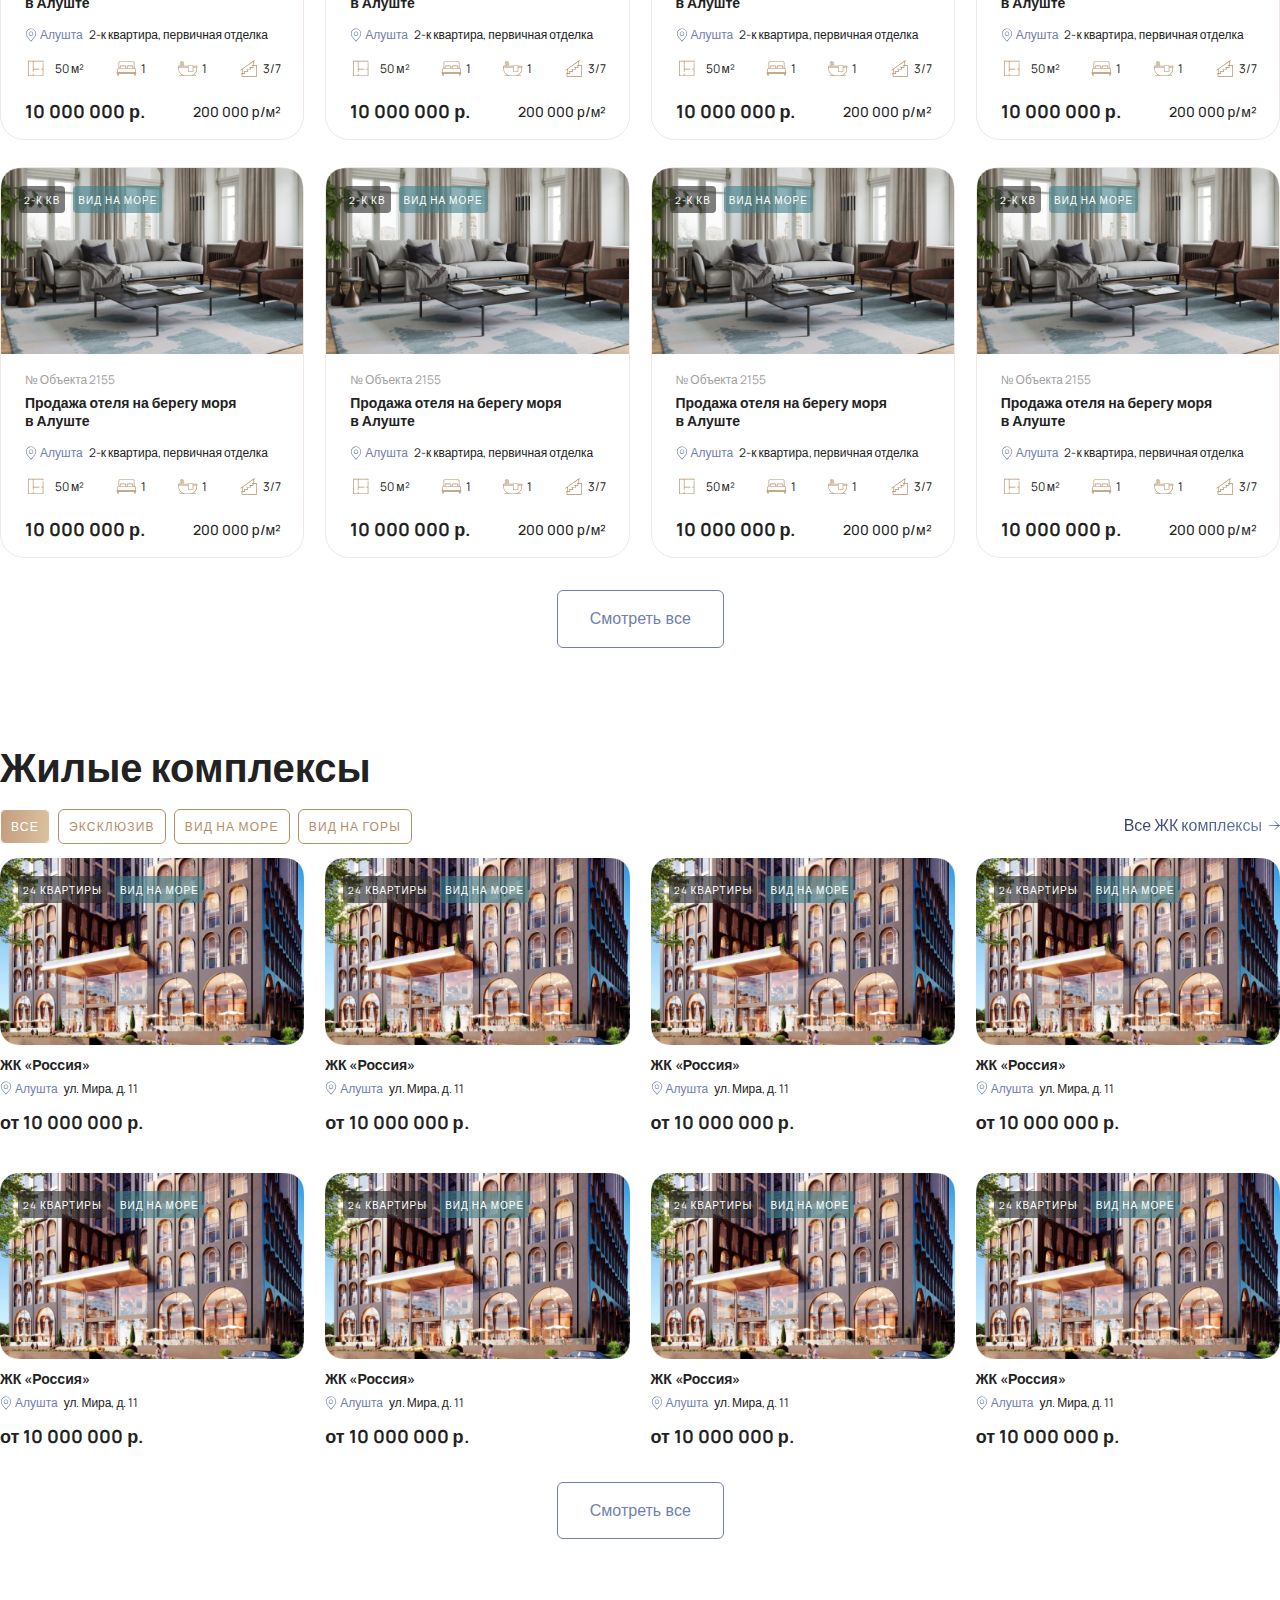
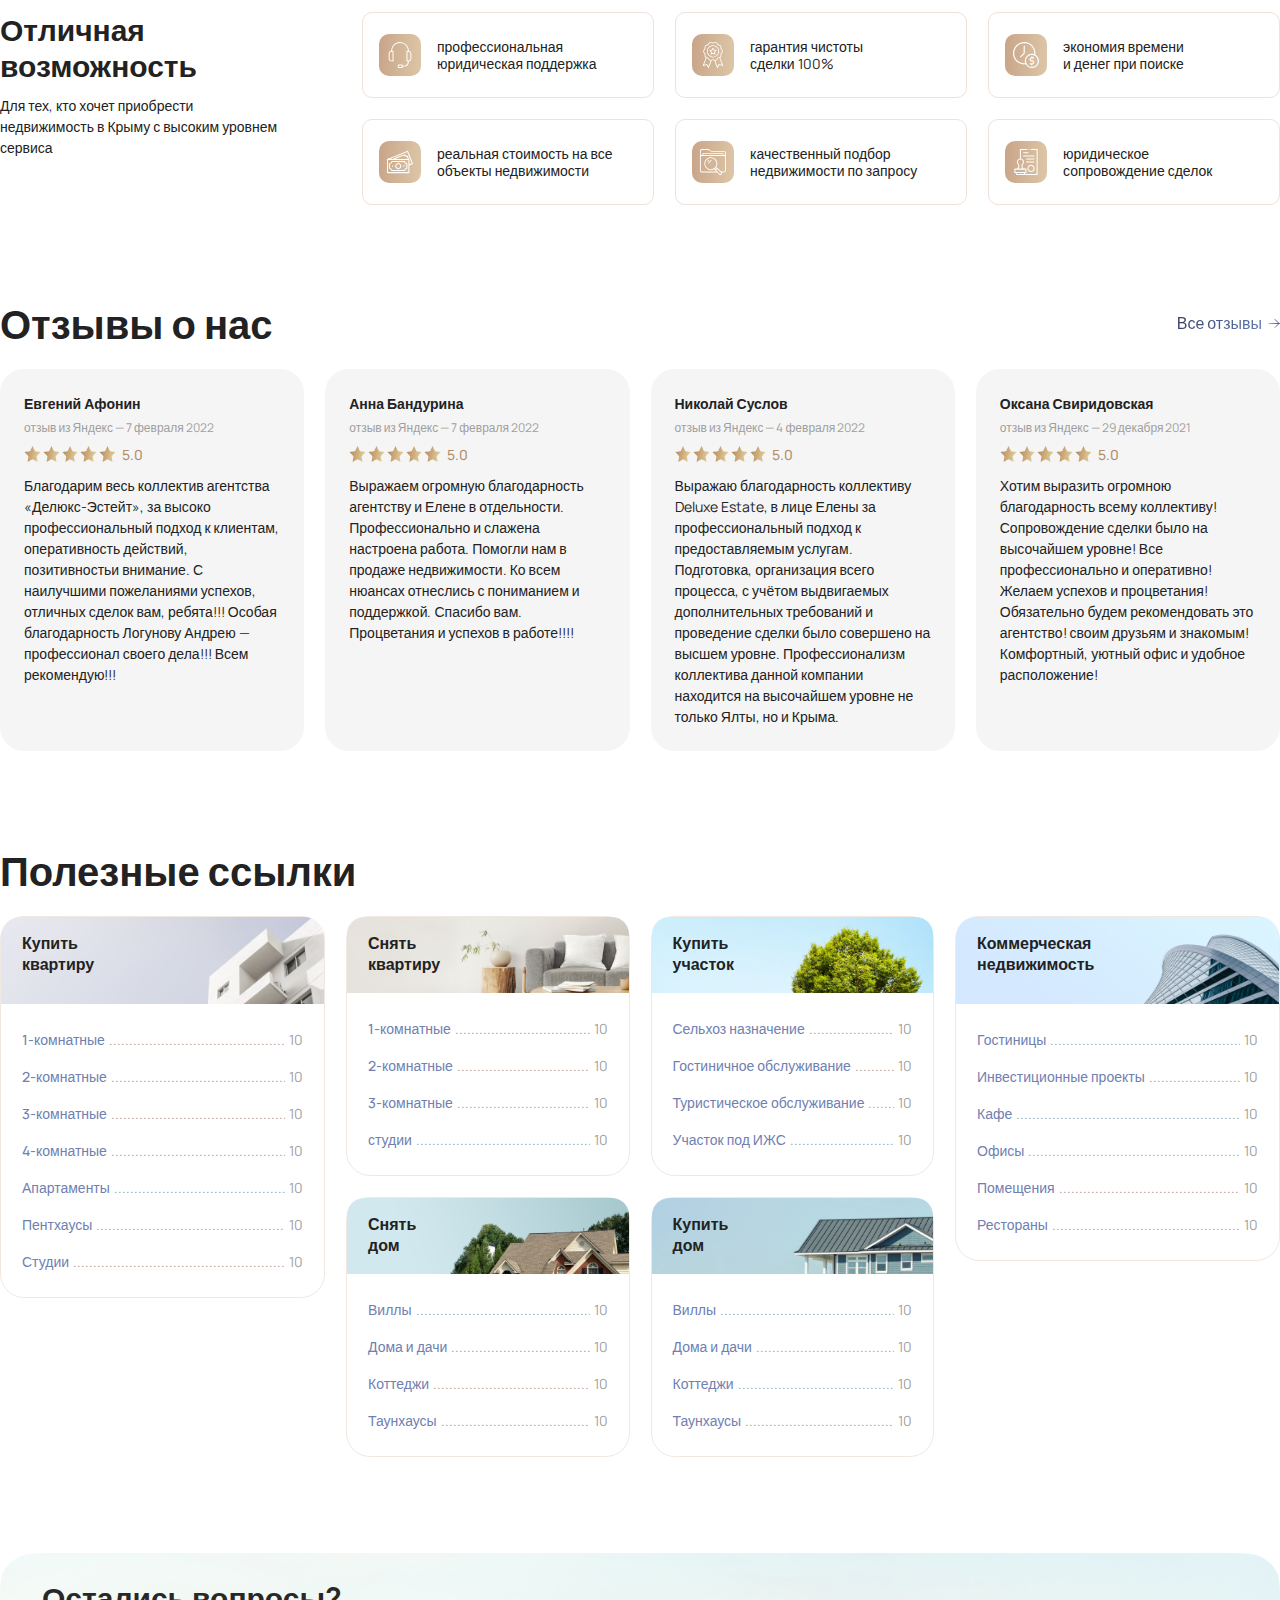
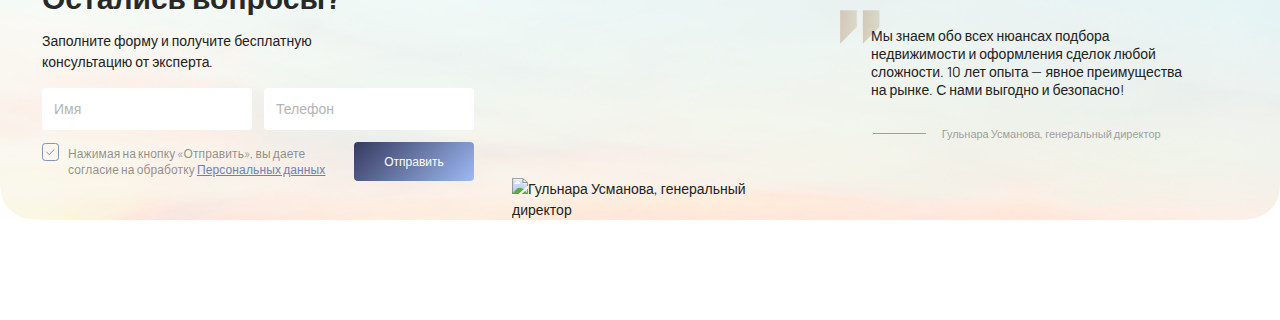
==== commit 2f47ce71: "Added section with submit button and quote" ====
--- a/index.html
+++ b/index.html
@@ -1400,7 +1400,7 @@
 
 
         <!-- Useful links start -->
-        <section>
+        <section class="Links">
             <div class="wrapper">
                 <div class="links_container">
                     <h1 class="links_title">
@@ -1639,6 +1639,51 @@
         </section>
         <!-- Useful links end -->
          
+
+        <!-- Final question start -->
+        <section class="qustions">
+            <div class="wrapper">
+                <div class="question_pic_container">
+                    <img src="img\\backgroud_question.png" alt="beautiful-dusk-light-colorful-beautyass=" class="question_pic1">
+                    <div class="question_submit">
+                        <h1 class="question_title">
+                            Остались вопросы?
+                        </h1>
+                        <p class="question_subtitle">
+                            Заполните форму и получите бесплатную консультацию от эксперта.
+                        </p>
+                        <form class="question-form">
+                            <fieldset class="question-form_wrap">
+                              <div class="question-form_info">
+                                <div class="input-container">
+                                  <input type="text" name="user-name" class="question-form_field" placeholder="Имя">
+                                  <input type="text" name="user-phone" class="question-form_field" placeholder="Телефон">
+                                </div>
+                                <div class="button-container">
+                                    <img src="img\\svg\\check-icon2.svg" alt="" class="privacy_check-icon">
+                                    <p class="privacy-text">Нажимая на кнопку «Отправить», вы даете согласие на обработку <a href="#" class="privacy-link">Персональных данных</a></p>
+                                    <button type="submit" class="question-form_button">Отправить</button>
+                                </div>
+                              </div>
+                            </fieldset>
+                        </form>
+                    </div>
+                    <img src="img\\portrait.png" alt="Гульнара Усманова, генеральный директор" class="question_pic2">
+                    <div class="question_quote_container">
+                        <div class="mark-wrap">
+                            <img src="img\\svg\\quotation-mark-icon.svg" alt="quotation mark icon" class="quotation_mark">
+                        </div>
+
+                        <p class="question_quote">
+                            Мы знаем обо всех нюансах подбора недвижимости и оформления сделок любой сложности. 10 лет опыта — явное преимущества на рынке. С нами выгодно и безопасно!
+                        </p>
+                        <p class="question_sub">
+                            Гульнара Усманова, генеральный директор
+                        </p>
+                    </div>
+                </div>
+        </section>
+        <!-- Final question end -->
     </main>
 </body>
 
--- a/css/styles.css
+++ b/css/styles.css
@@ -1368,7 +1368,6 @@
 
 /* Useful links styles start */
 .links_container{
-    position: relative;
     width: 100%;
     height: auto;
     margin-bottom: 96px;
@@ -1383,79 +1382,106 @@
 }
 
 .links_grid{
-    display: grid;
-    grid-template-columns: repeat(4, 1fr);
-    grid-auto-rows: auto;
-    grid-column-gap: 21px;
+    display: flex;
+    flex-wrap: wrap;
     width: 100%;
     height: auto;
 }
 
-.links_card-frame{
+.links_card-frame,
+.links_card_subgrid-frame{
+    flex: 1;
+    display: block;
     position: relative;
     border: 1px solid;
     border-radius: 24px;
     border-color: rgba(180, 142, 105, 0.2);
-    height: 320px;
-}
-
-.links_card-frame:last-child{
+    width: 283.5px;
+    height: 100%;
+}
+
+.links_card-title{
+    position: absolute;
+    top:16px;
+    left: 21px;
+    font-family: 'Manrope', sans-serif;
+    font-size: 16px;
+    font-weight: 700;
+    width: 100px;
+    line-height: 21px;
+}
+
+.links_card-pic{
+    top:0;
+    left: 0;
+    margin-bottom: 21px;
+}
+
+.links_card-list,
+.links_card_subgrid-list{
+    margin-left: 21px;
+    margin-bottom: 21px;
+    margin-right: 21px;
+}
+
+.links_card-list_item,
+.links_card_subgrid-list_item{
+    display:flex;
+    justify-content:space-between;
+    padding: 4px 0;
+    margin-bottom: 8px;
+}
+
+.links_card-list_item:last-child,
+.links_card_subgrid-list_item:last-child{
+    margin-bottom: 0;
+}
+
+.links_card-list_item:after,
+.links_card_subgrid-list_item::after{
+    color:#9f9f9f;
+    content:"..........................................................................................................";
+    display:flex;
+    flex-grow:1;
+    order:2;
+    overflow:hidden;
+    padding: 0 4px;
+    text-overflow:ellipsis;
+}
+
+.links_card-list_item_link,
+.links_card_subgrid-list_item_link{
+    flex-shrink:0;
+    order:1;
+    font-size: 14px;
+    font-weight: 500;
+    color: rgba(111, 128, 177, 1);
+    text-decoration: none;
+    
+}
+
+.links_card-list_item span,
+.links_card_subgrid-list_item span{
+    color:#9f9f9f;
+    flex-shrink:0;
+    order:3;
+    padding-left:4px
+}
+
+.links_card_subgrid{
+    display: grid;
+    place-items: center;
+    grid-template-columns: repeat(2, 1fr);
+    grid-template-rows: repeat(2, 1fr);
+    grid-gap: 21px;
+    margin: 0 21px 0 21px;
+}
+
+.links_card_subgrid-frame{
     position: relative;
     border: 1px solid;
     border-radius: 24px;
     border-color: rgba(180, 142, 105, 0.2);
-    height: 290px;
-}
-
-.links_card-title{
-    position: absolute;
-    top:16px;
-    left: 21px;
-    font-family: 'Manrope', sans-serif;
-    font-size: 16px;
-    font-weight: 700;
-    width: 100px;
-    line-height: 21px;
-
-}
-
-.links_card-pic{
-    top:0;
-    left: 0;
-    margin-bottom: 21px;
-}
-
-.links_card-list{
-    flex-grow: 1;
-    margin-left: 21px;
-    margin-bottom: 21px;
-}
-
-.links_card-list_item:not(:last-child){
-    margin-bottom: 8px;
-}
-
-.links_card-list_item_link{
-    font-size: 14px;
-    font-weight: 500;
-    color: rgba(111, 128, 177, 1);
-    text-decoration: none;
-}
-
-.links_card_subgrid{
-    grid-column: span 2;
-    display: grid;
-    grid-template-columns: repeat(2, 1fr);
-    grid-template-rows: repeat(2, 1fr);
-    grid-gap: 21px;
-}
-
-.links_card_subgrid-frame{
-    position: relative;
-    height: 100%;
-    border: 1px solid;
-    border-radius: 24px;
-    border-color: rgba(180, 142, 105, 0.2);
 }
 
 .links_card_subgrid-title{
@@ -1475,21 +1501,182 @@
     left: 0;
     margin-bottom: 21px;
 }
-
-.links_card_subgrid-list{
-    margin-left: 21px;
-    margin-bottom: 21px;
-}
-
-.links_card_subgrid-list_item:not(:last-child){
-    margin-bottom: 8px;
-}
-
-.links_card_subgrid-list_item_link{
-    font-size: 14px;
-    font-weight: 500;
+/* Useful links styles end */
+
+
+/*  Final question styles start */
+.question_pic_container{
+    display: flex;
+    justify-content: center;
+    align-items: center;
+    position: relative;
+    width: 100%;
+    height: 266.67px;
+    margin-bottom: 100px;
+}
+
+.question_pic1{
+    height: 100%;
+    width: 100%;
+}
+
+.question_submit{
+    position: absolute;
+    top: 22px;
+    left: 42px
+}
+
+.question_pic2{
+    position: absolute;
+    bottom: 0;
+    width: 20%;
+    height: auto;
+}
+
+.question_title{
+    font-family: 'Manrope', sans-serif;
+    font-size: 30px;
+    font-weight: 700;
+    text-align: left;
+    color: rgba(40, 40, 40, 1);
+    margin-bottom: 10px;
+}
+
+.question_subtitle{
+    font-family: 'Manrope', sans-serif;
+    width: 270px;
+    margin-bottom: 16px;
+}
+
+.question_quote_container{
+    position: absolute;
+    top: 74px;
+    right: 96px;
+    width: 313px;
+}
+
+.mark-wrap{
+    position: relative;
+    width: 100%;
+    height: 100%;
+}
+
+.quotation_mark{
+    position: absolute;
+    width: 40px;
+    height: 40px;
+    z-index: -1;
+    top: -20px;
+    left: -31px;
+}
+
+.question_quote{
+    font-family: 'Manrope', sans-serif;
+    font-size: 14px;
+    font-weight: 400;
+    line-height: 18px;
+    margin-bottom: 26.67px;
+}
+
+.question_sub{
+    font-family: 'Manrope', sans-serif;
+    font-size: 11px;
+    font-weight: 400;
+    color: rgba(159, 159, 159, 1);
+    text-align: right;
+    margin-right: 23.33px;
+
+}
+
+.question_sub::before{
+    content: "";
+    background: url("..\\img\\svg\\stick-icon.svg") no-repeat left center;
+    padding-right: 53px;
+    margin-right: 16px;
+}
+
+.question-form_info{
+    display: flex;
+    flex-direction: column;
+    justify-content: space-between;
+}
+
+.input-container {
+    display: flex;
+    flex-wrap: wrap;
+    justify-content: space-between;
+}
+  
+
+.question-form_field{
+    width: 210px;
+    border: 0;
+    border-radius: 4px;
+    padding: 12px;
+    font-size: 16px;
+    font-weight: 500;
+    color:rgba(180, 180, 180, 1);
+    margin-bottom: 12px;
+
+}
+
+.question-form_field:first-child{
+    margin-right: 12px;
+}
+
+.question-form_field::placeholder{
+    font-family: 'Manrope', sans-serif;
+    font-size: 14px;
+    font-weight: 400;
+    line-height: 23.2px;
+    text-align: left;
+    color: rgba(180, 180, 180, 1);
+}
+
+.question-form_button{
+    font-family: 'Manrope', sans-serif;
+    width: 120px;
+    padding: 11px;
+    background: linear-gradient(135deg, #353A5F 0%, #9EBAF3 100%);
+    color:rgba(255, 255, 255, 1);
+    font-size: 12px;
+    border: 0;
+    border-radius: 4px;
+    cursor: pointer;
+}
+
+.question-form_button:hover,
+.question-form_button:active,
+.question-form_button:focus{
+    background: linear-gradient(135deg, #1a2153 0%, #6488d0 100%);
+}
+
+.button-container {
+    position: relative;
+    display: flex;
+    justify-content: space-between;
+    align-items: center;
+}
+  
+.privacy-text{
+    font-family: 'Manrope', sans-serif;
+    text-align: left;
+    width: 260px;
+    font-size: 12px;
+    color:rgba(40, 40, 40, 0.5);
+    margin-left: 26px;
+    line-height: 16px;
+    letter-spacing: 0.01em;
+}
+
+.privacy-link {
     color: rgba(111, 128, 177, 1);
-    text-decoration: none;
-}
-
-/* Useful links styles end */+}
+
+.privacy_check-icon{
+    position: absolute;
+    top: 1px;
+    left: 0px;
+    width: 4%;
+    height: auto;
+}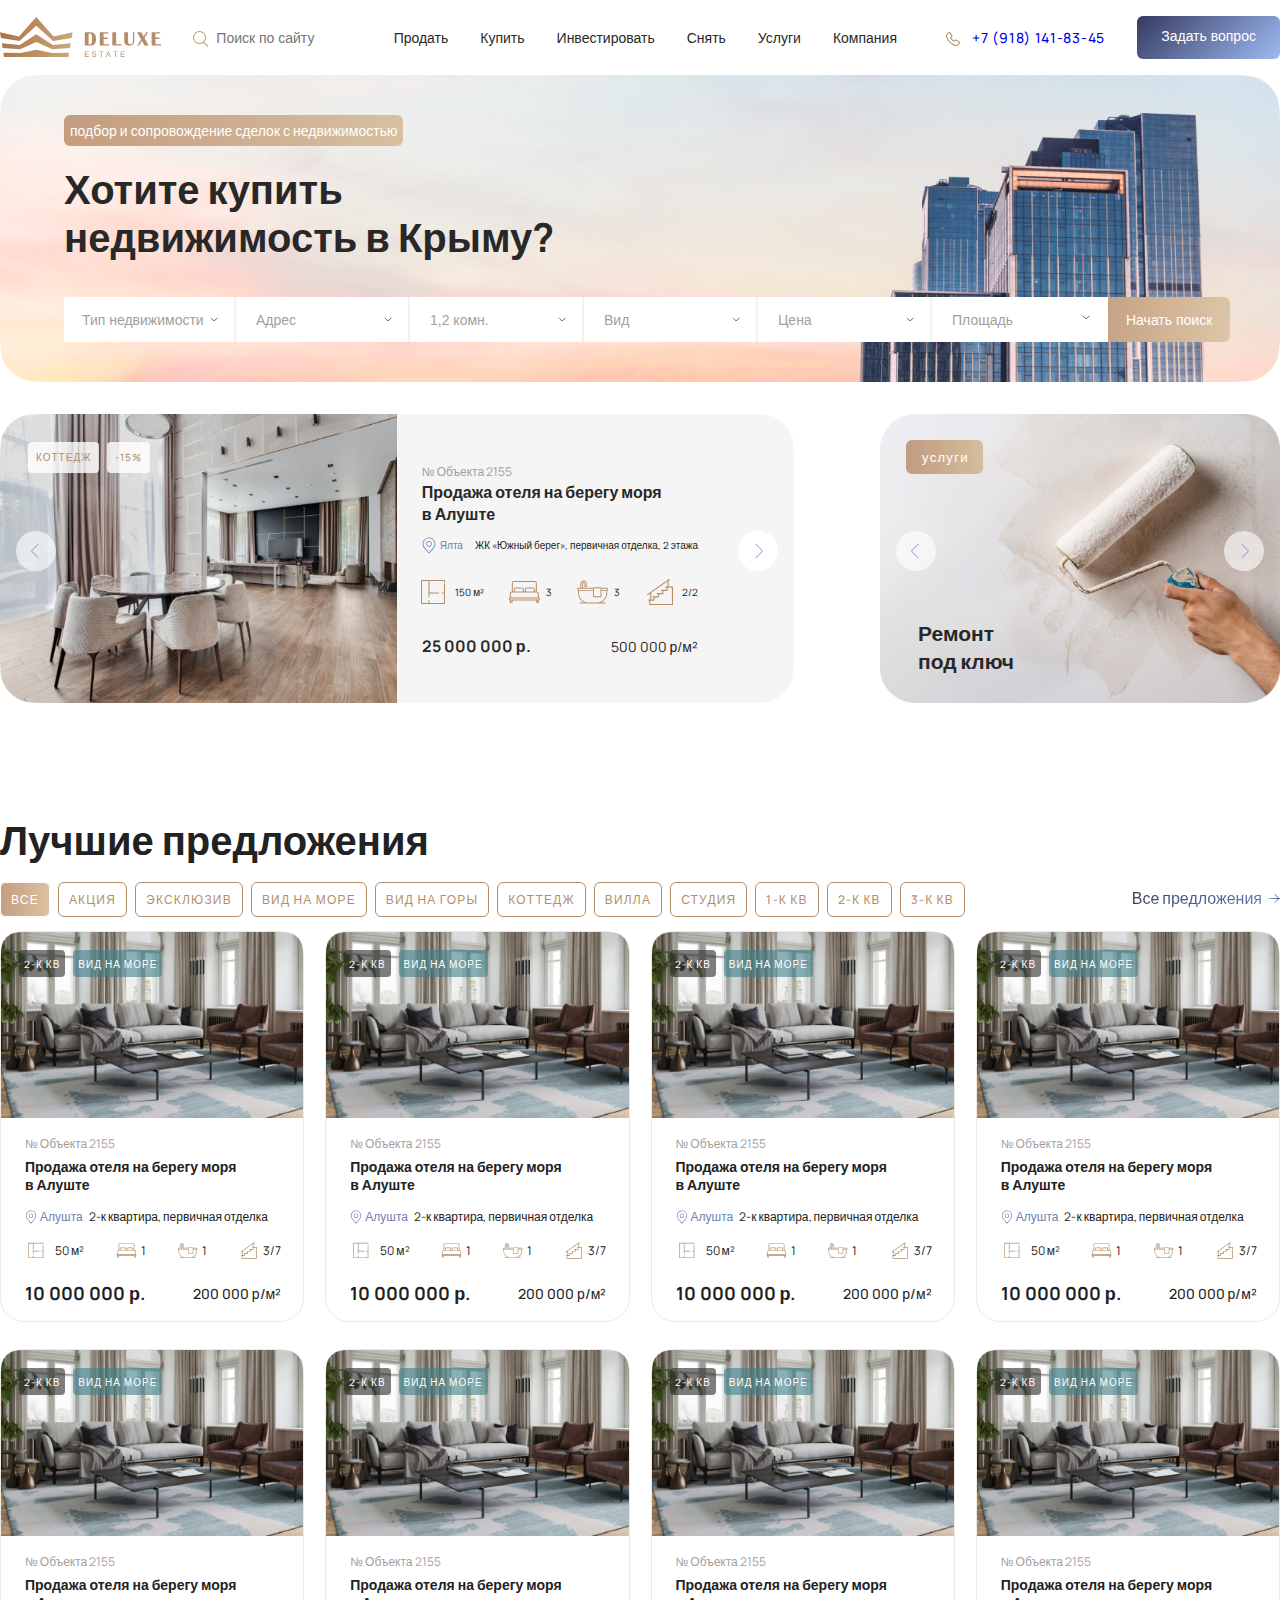
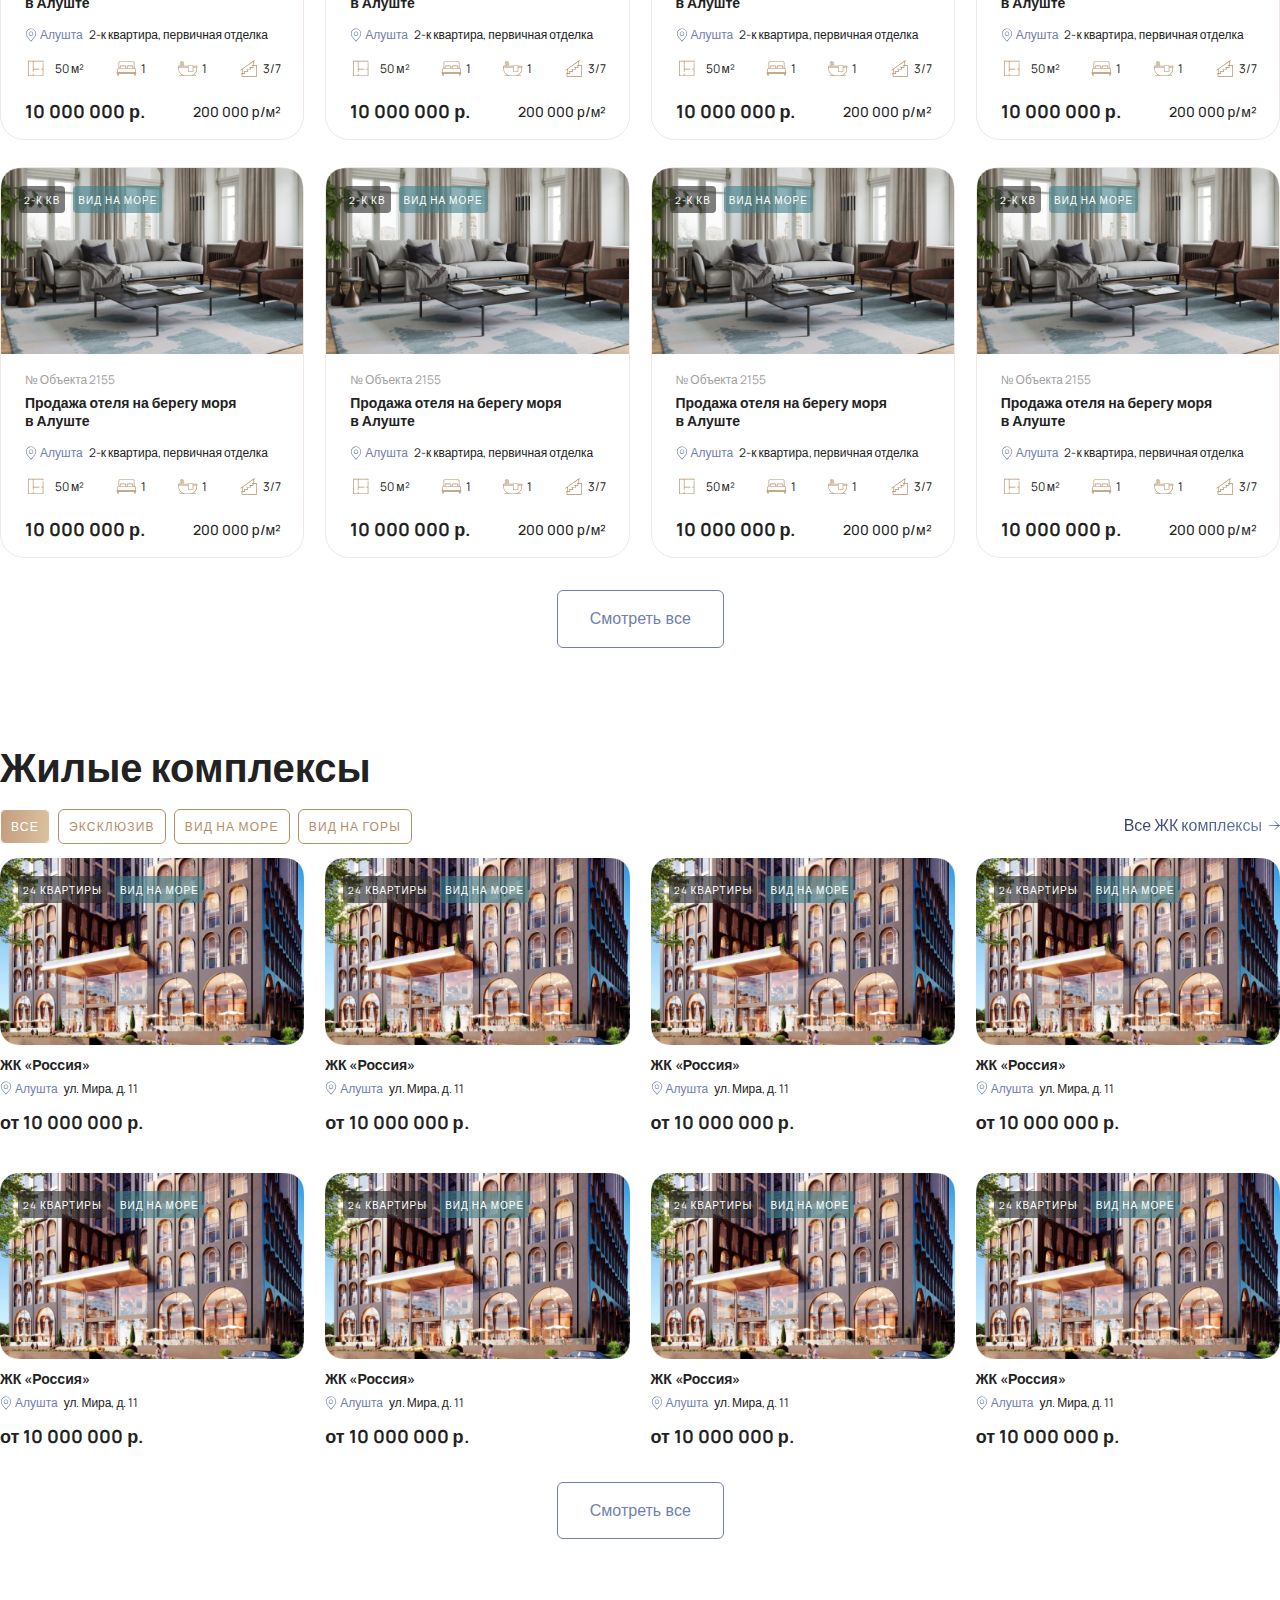
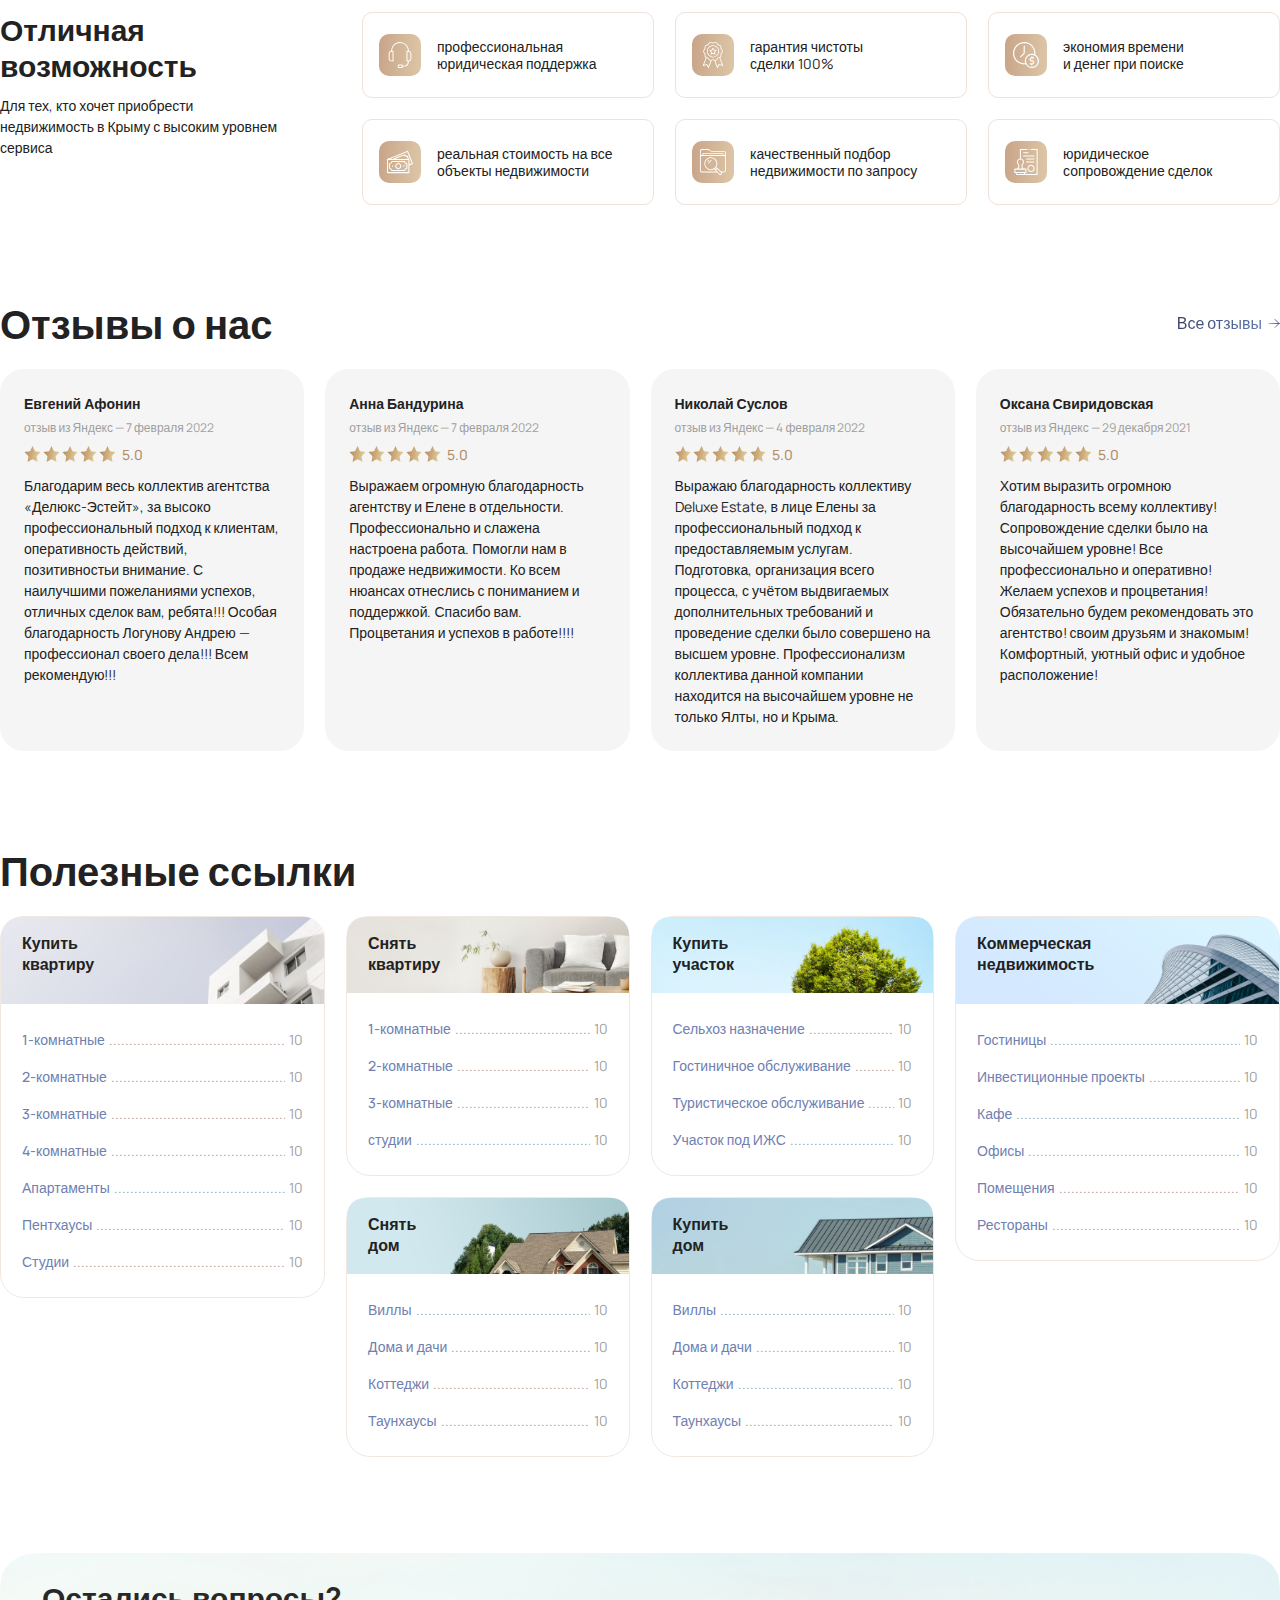
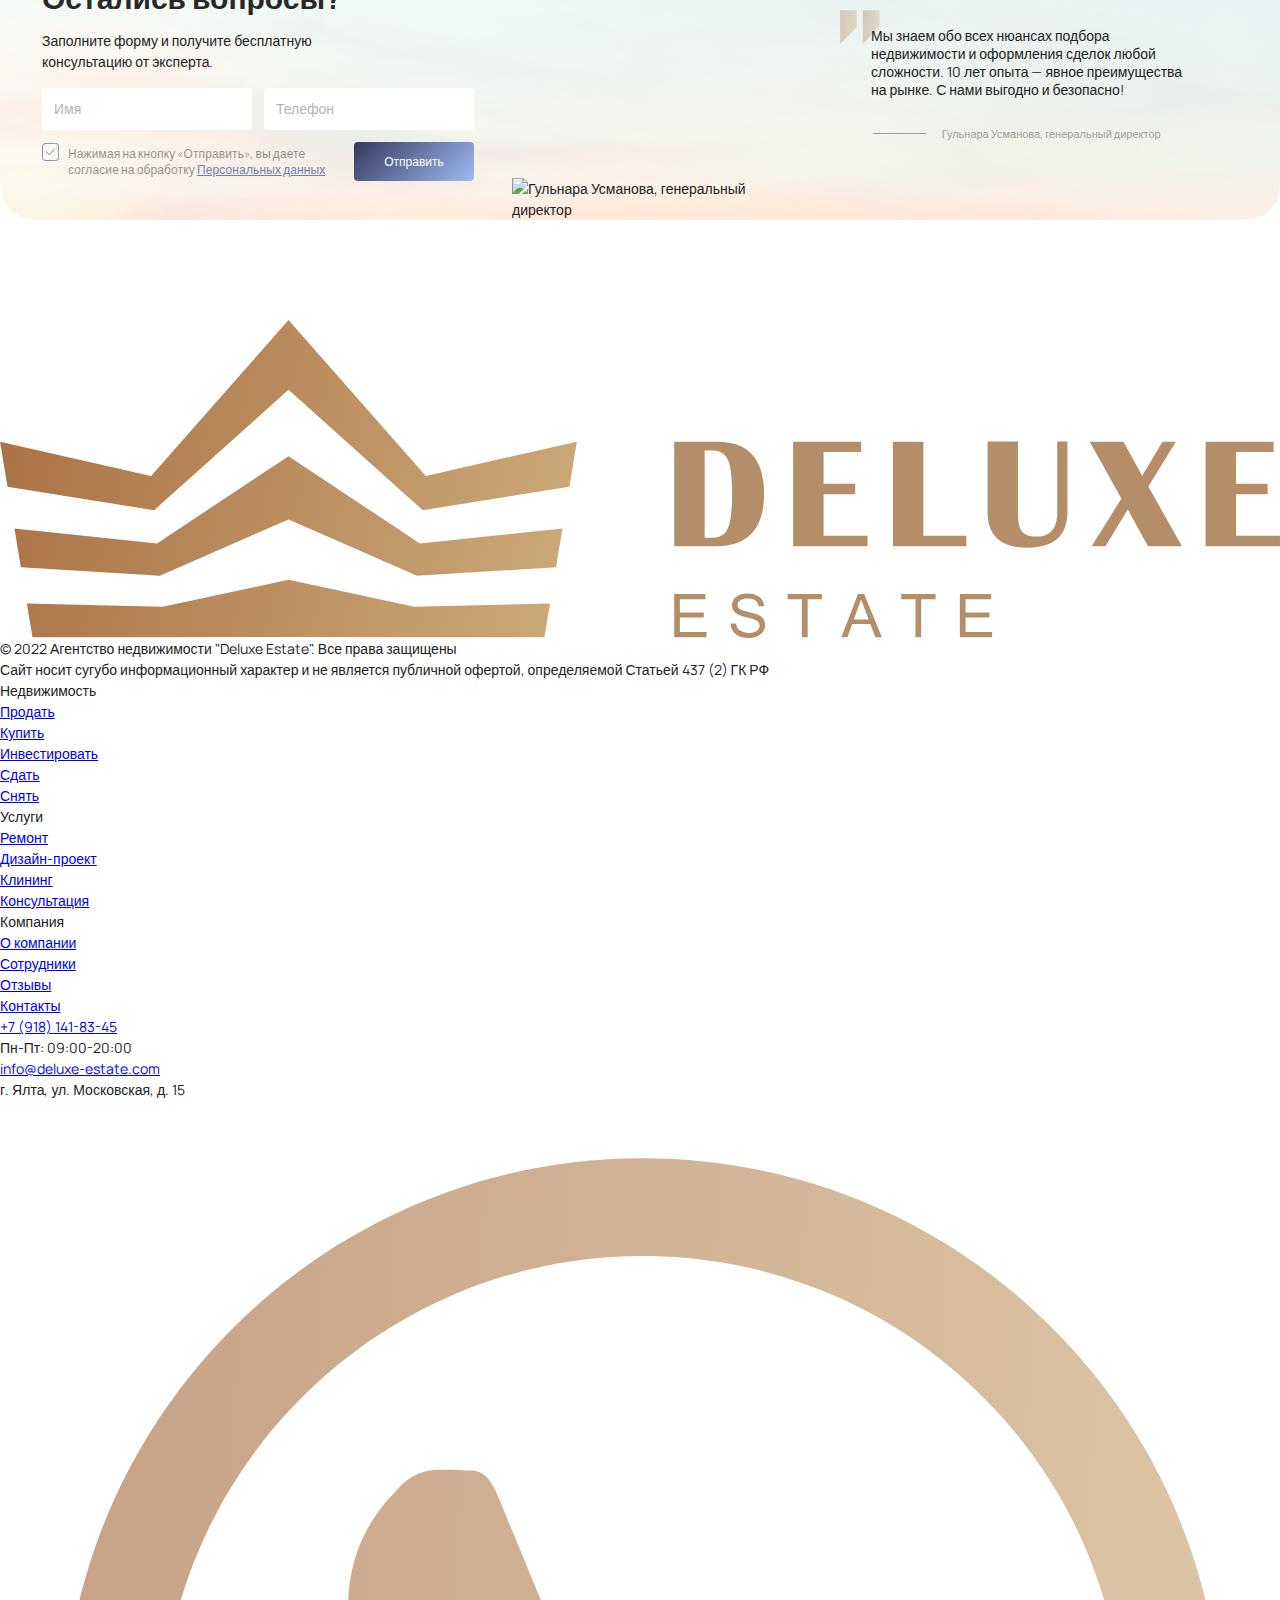
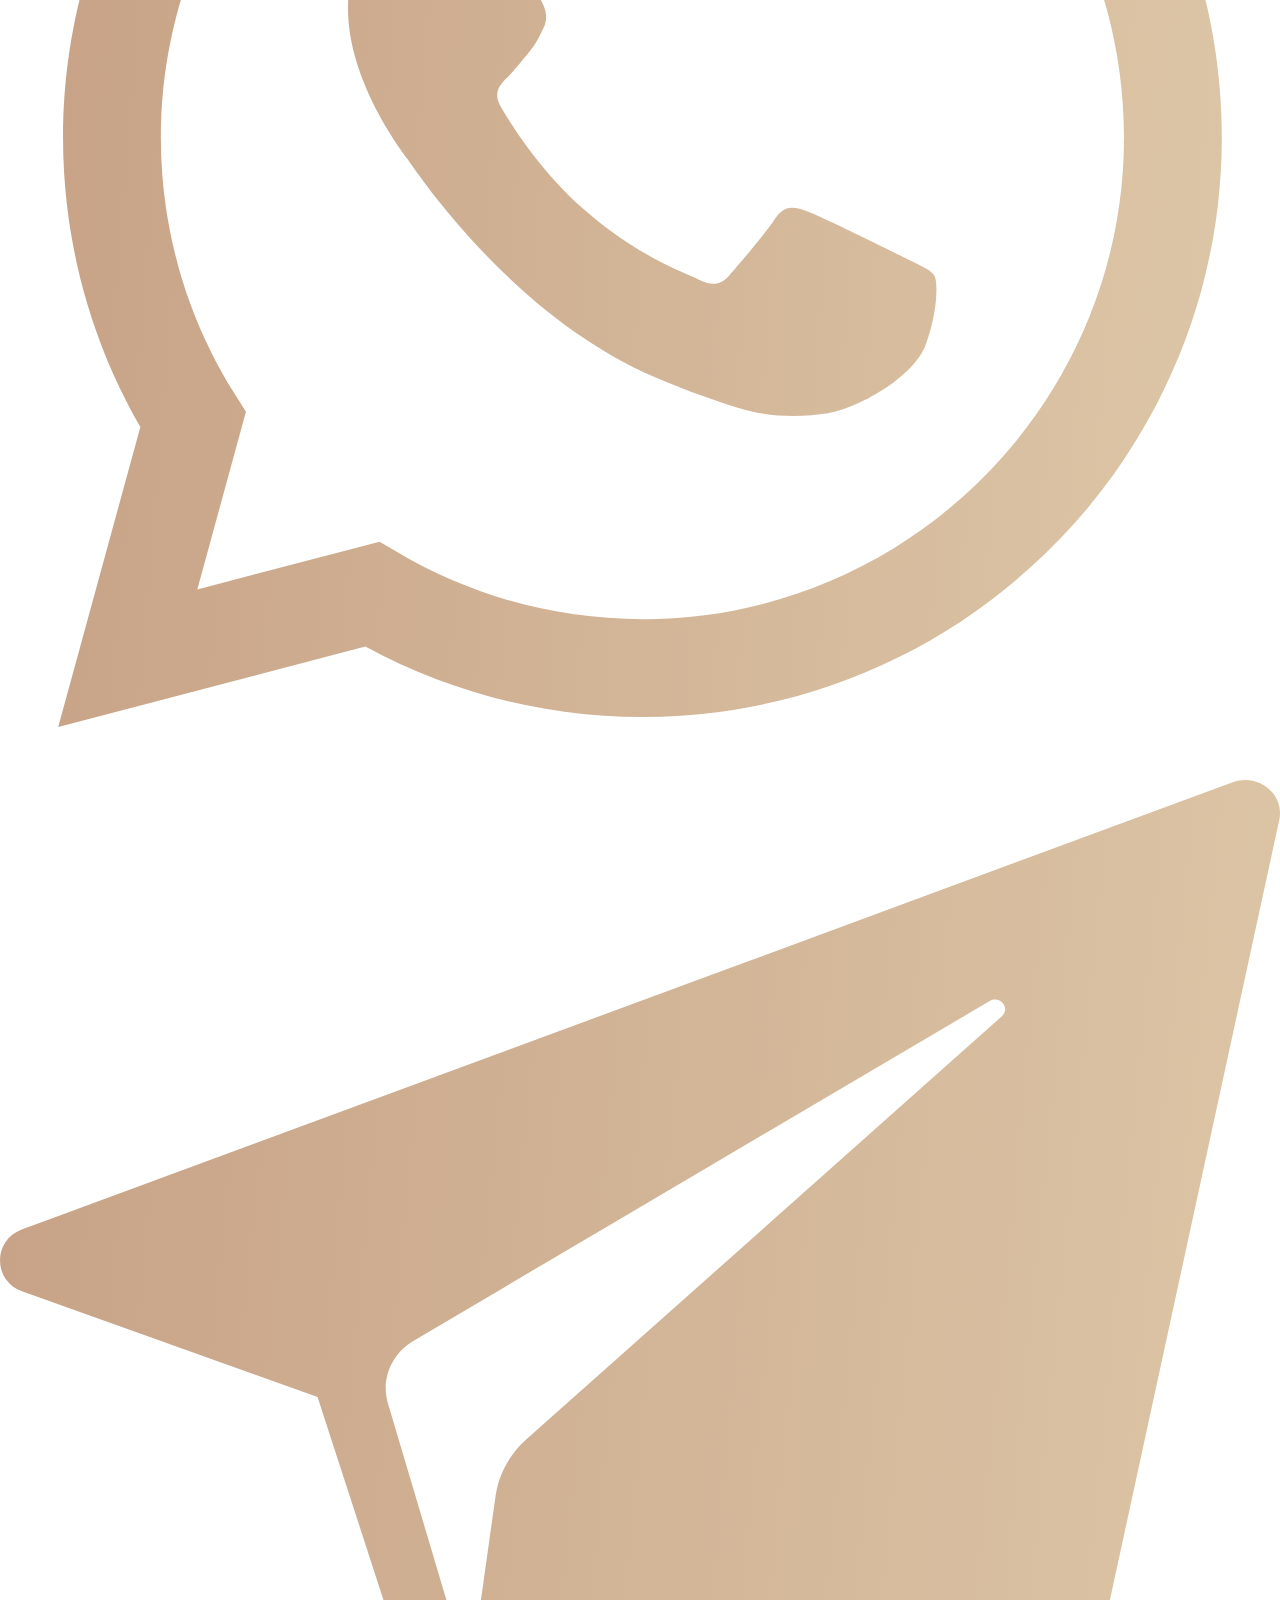
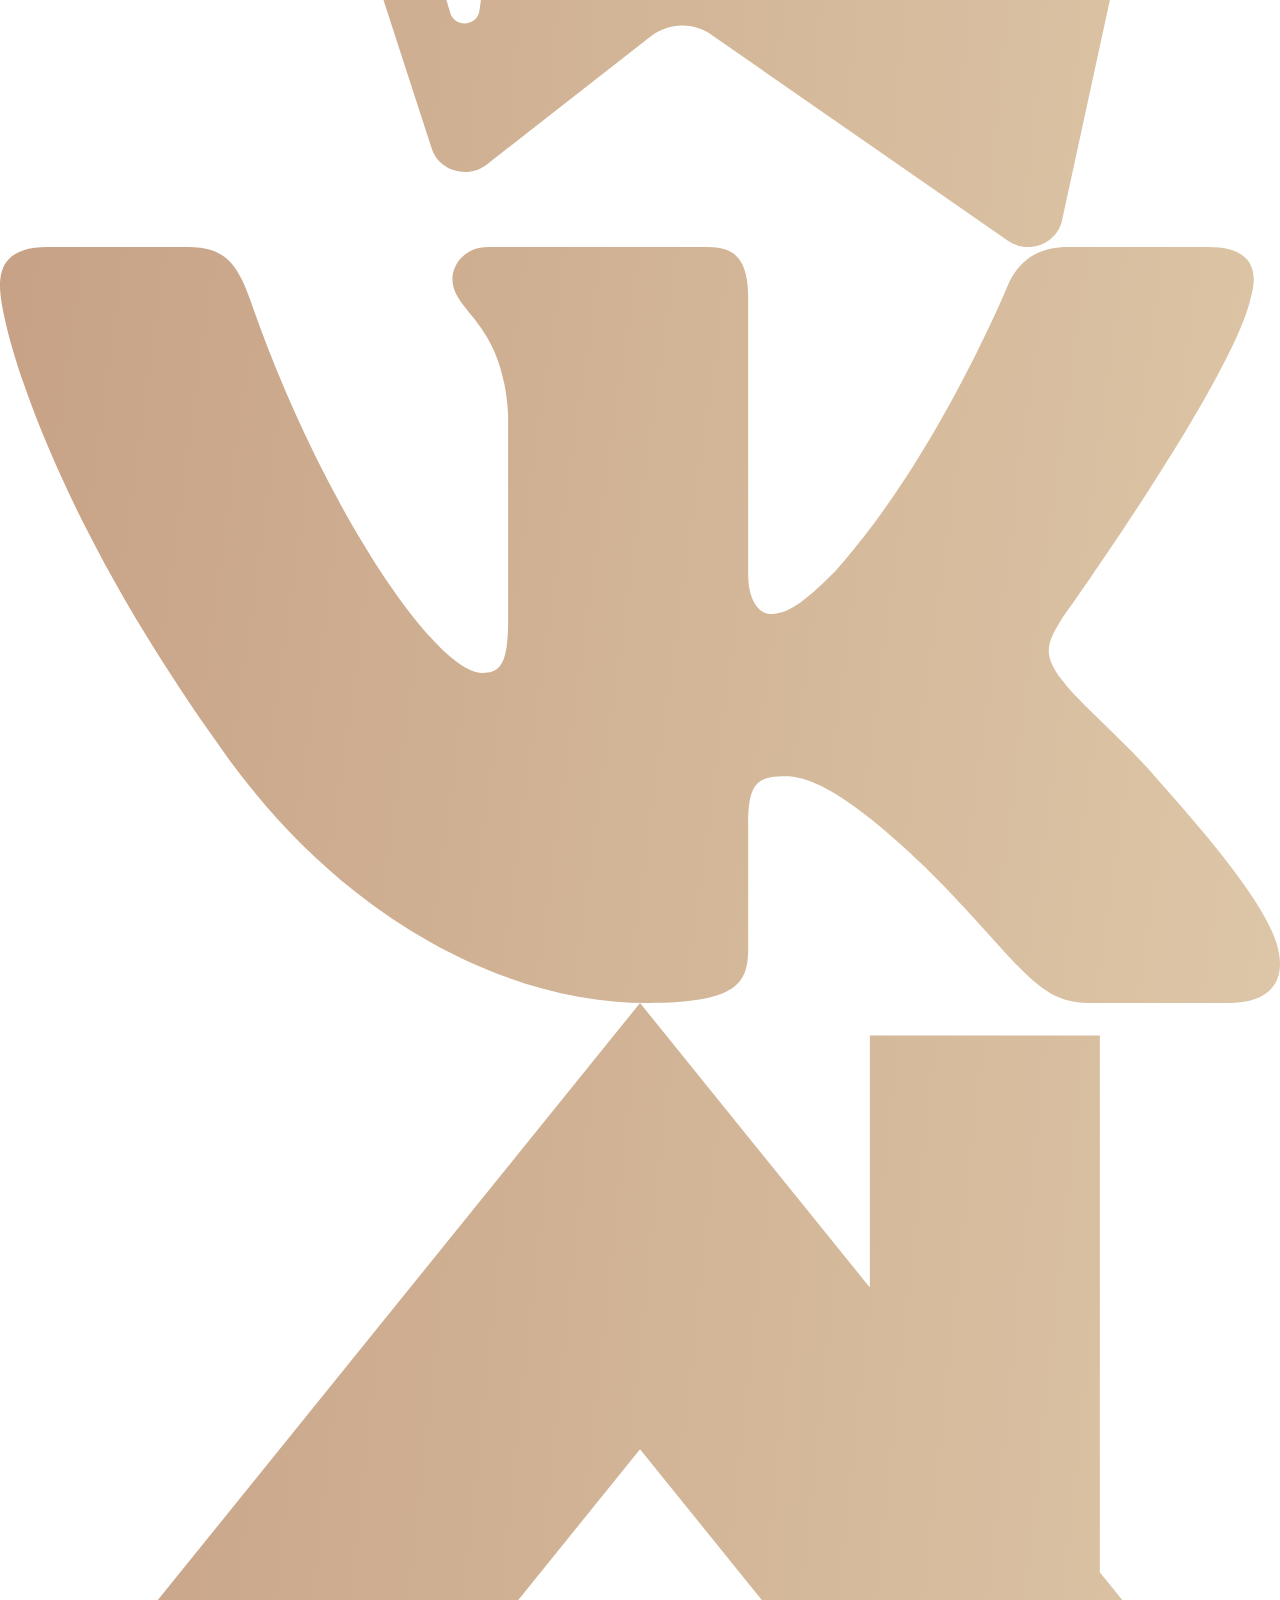
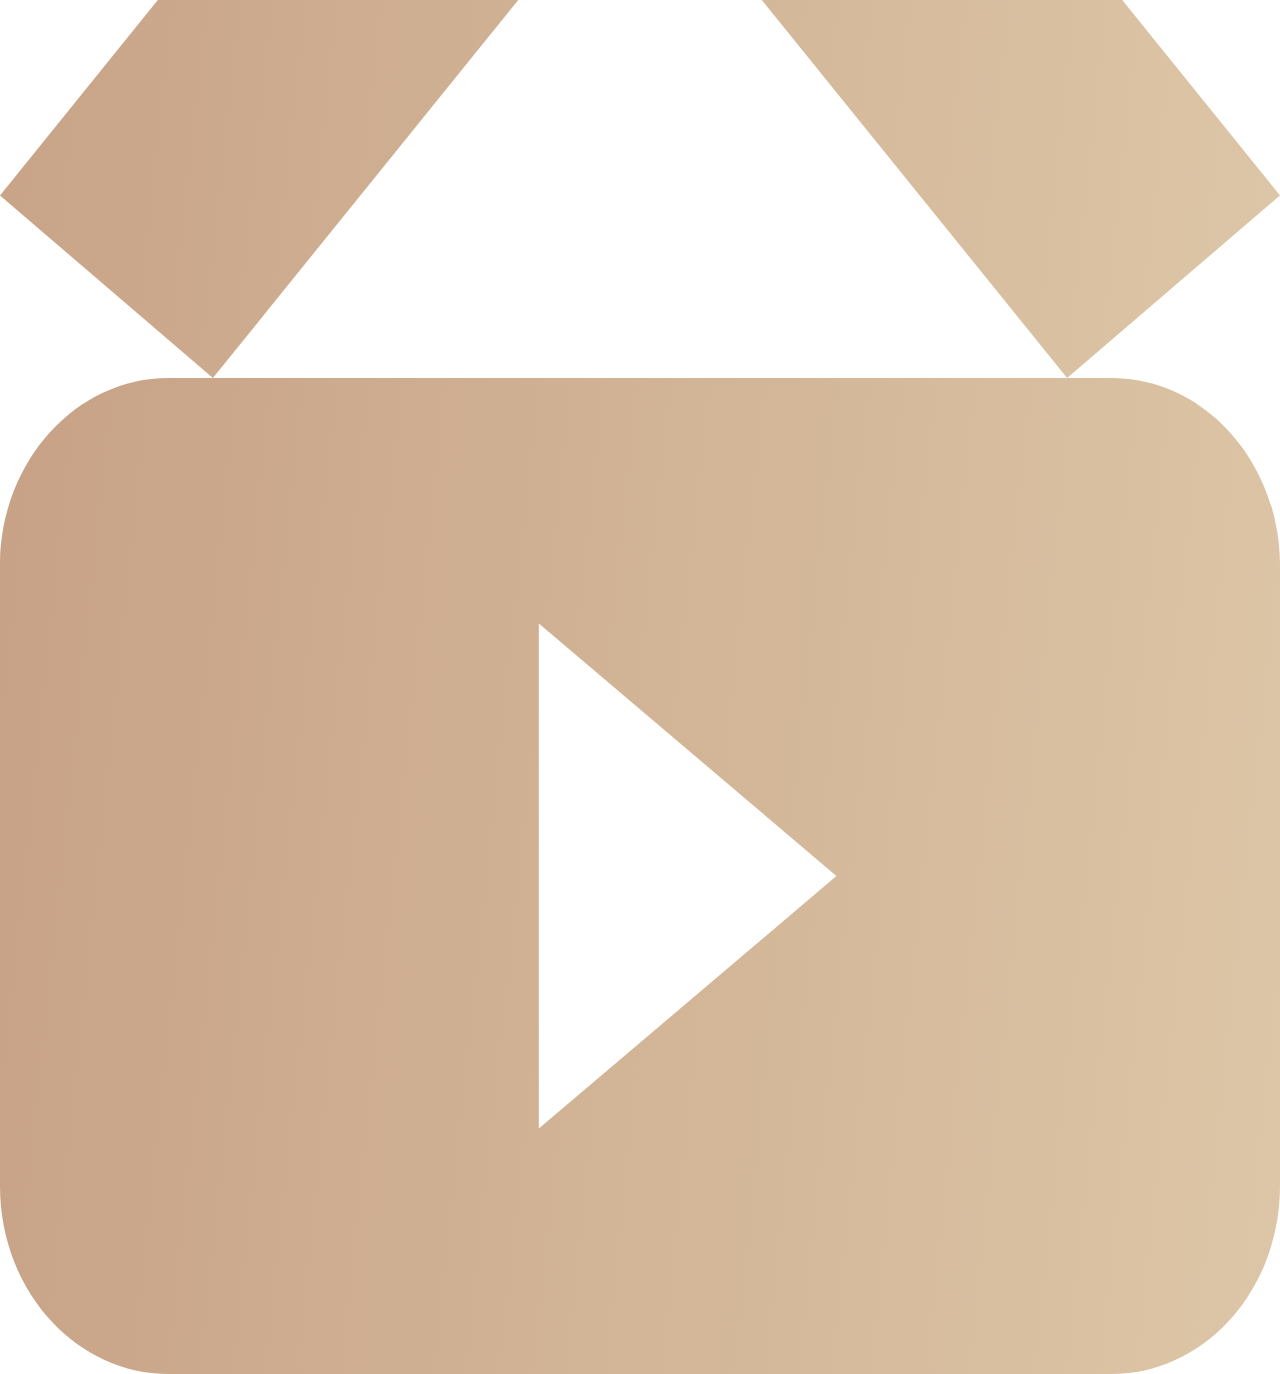
==== commit a27c3c30: "Added footer" ====
--- a/index.html
+++ b/index.html
@@ -1685,6 +1685,102 @@
         </section>
         <!-- Final question end -->
     </main>
+
+    <footer class="footer">
+        <div class="wrapper">
+            <div class="footer_item">
+                <div class="footer_logo">
+                    <img src="img\\svg\\deluxe-icon.svg" alt="Deluxe Estate" class="footer_logo_pic">
+                    <div class="footer_logo_info">
+                        <p class="footer_logo_info_desc1">
+                            © 2022 Агентство недвижимости "Deluxe Estate". Все права защищены
+                        </p>
+                        <p class="footer_logo_info_desc2">
+                            Сайт носит сугубо информационный характер и не является публичной офертой, определяемой Статьей 437 (2) ГК РФ                        </p>
+                    </div>  
+                </div>
+                <nav class="footer_nav">
+                    <ul class="footerm_menu">
+                        <li class="footer_menu-item">
+                            <h3 class="footer_menu-title">Недвижимость</h3>
+                        </li>
+                        <li class="footer_menu-item">
+                            <a href="#!" class="footer_menu-link">Продать</a>
+                        </li>
+                        <li class="footer_menu-item">
+                            <a href="#!" class="footer_menu-link">Купить</a>
+                        </li>
+                        <li class="footer_menu-item">
+                            <a href="#!" class="footer_menu-link">Инвестировать</a>
+                        </li>
+                        <li class="footer_menu-item">
+                            <a href="#!" class="footer_menu-link">Сдать</a>
+                        </li>
+                        <li class="footer_menu-item">
+                            <a href="#!" class="footer_menu-link">Снять</a>
+                        </li>
+                    </ul>
+                    <ul class="footerm_menu">
+                        <li class="footer_menu-item">
+                            <h3 class="footer_menu-title">Услуги</h3>
+                        </li>
+                        <li class="footer_menu-item">
+                            <a href="#!" class="footer_menu-link">Ремонт</a>
+                        </li>
+                        <li class="footer_menu-item">
+                            <a href="#!" class="footer_menu-link">Дизайн-проект</a>
+                        </li>
+                        <li class="footer_menu-item">
+                            <a href="#!" class="footer_menu-link">Клининг</a>
+                        </li>
+                        <li class="footer_menu-item">
+                            <a href="#!" class="footer_menu-link">Консультация</a>
+                        </li>
+                    </ul>
+                    <ul class="footerm_menu">
+                        <li class="footer_menu-item">
+                            <h3 class="footer_menu-title">Компания</h3>
+                        </li>
+                        <li class="footer_menu-item">
+                            <a href="#!" class="footer_menu-link">О компании</a>
+                        </li>
+                        <li class="footer_menu-item">
+                            <a href="#!" class="footer_menu-link">Сотрудники</a>
+                        </li>
+                        <li class="footer_menu-item">
+                            <a href="#!" class="footer_menu-link">Отзывы</a>
+                        </li>
+                        <li class="footer_menu-item">
+                            <a href="#!" class="footer_menu-link">Контакты</a>
+                        </li>
+                    </ul>
+                    <div class="footer_menu_contacts">
+                        <a href="#" class="footer_menu_contacts-tel">+7 (918) 141-83-45</a>
+                        <p class="footer_menu_contacts-wt">Пн-Пт: 09:00-20:00</p>
+                        <a href="#" class="footer_menu_contacts-mail">info@deluxe-estate.com</a>
+                        <p class="footer_menu_contacts-address">г. Ялта, ул. Московская, д. 15</p>
+                        <div class="footer_menu_contacts-icon">
+                            <a href="#" class="footer_icon">
+                                <img src="img\\svg\\WA-icon.svg" alt="WhatsApp" class="footer_icon-thumb">
+                            </a>
+                            <a href="#" class="footer_icon">
+                                <img src="img\\svg\\TG-icon.svg" alt="Telegram" class="footer_icon-thumb">
+                            </a>
+                            <a href="#" class="footer_icon">
+                                <img src="img\\svg\\VK-icon.svg" alt="VK" class="footer_icon-thumb">
+                            </a>
+                            <a href="#" class="footer_icon">
+                                <img src="img\\svg\\Cian-icon.svg" alt="Cian" class="footer_icon-thumb">
+                            </a>
+                            <a href="#" class="footer_icon">
+                                <img src="img\\svg\\YouTube-icon.svg" alt="YouTube" class="footer_icon-thumb">
+                            </a>
+                        </div>
+                    </div>
+                </nav>
+            </div>
+        </div>
+    </footer>
 </body>
 
 </html>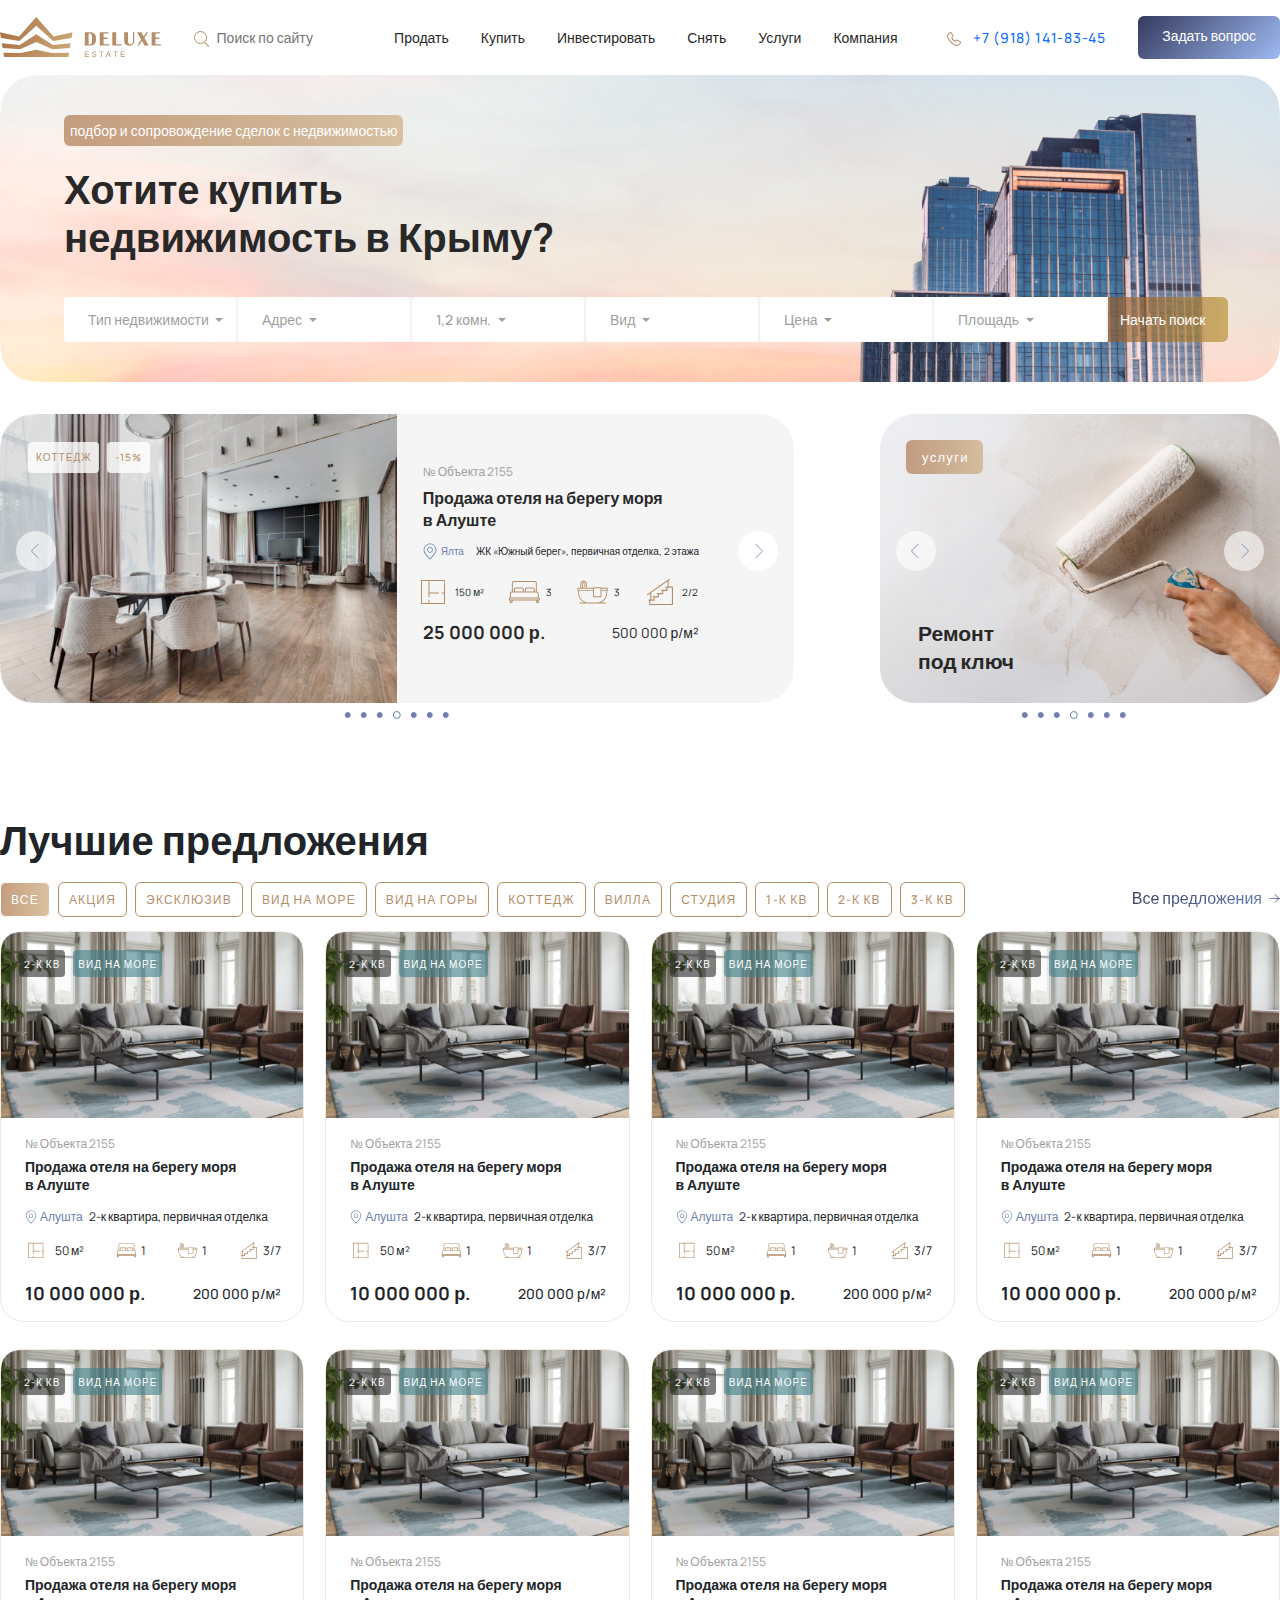
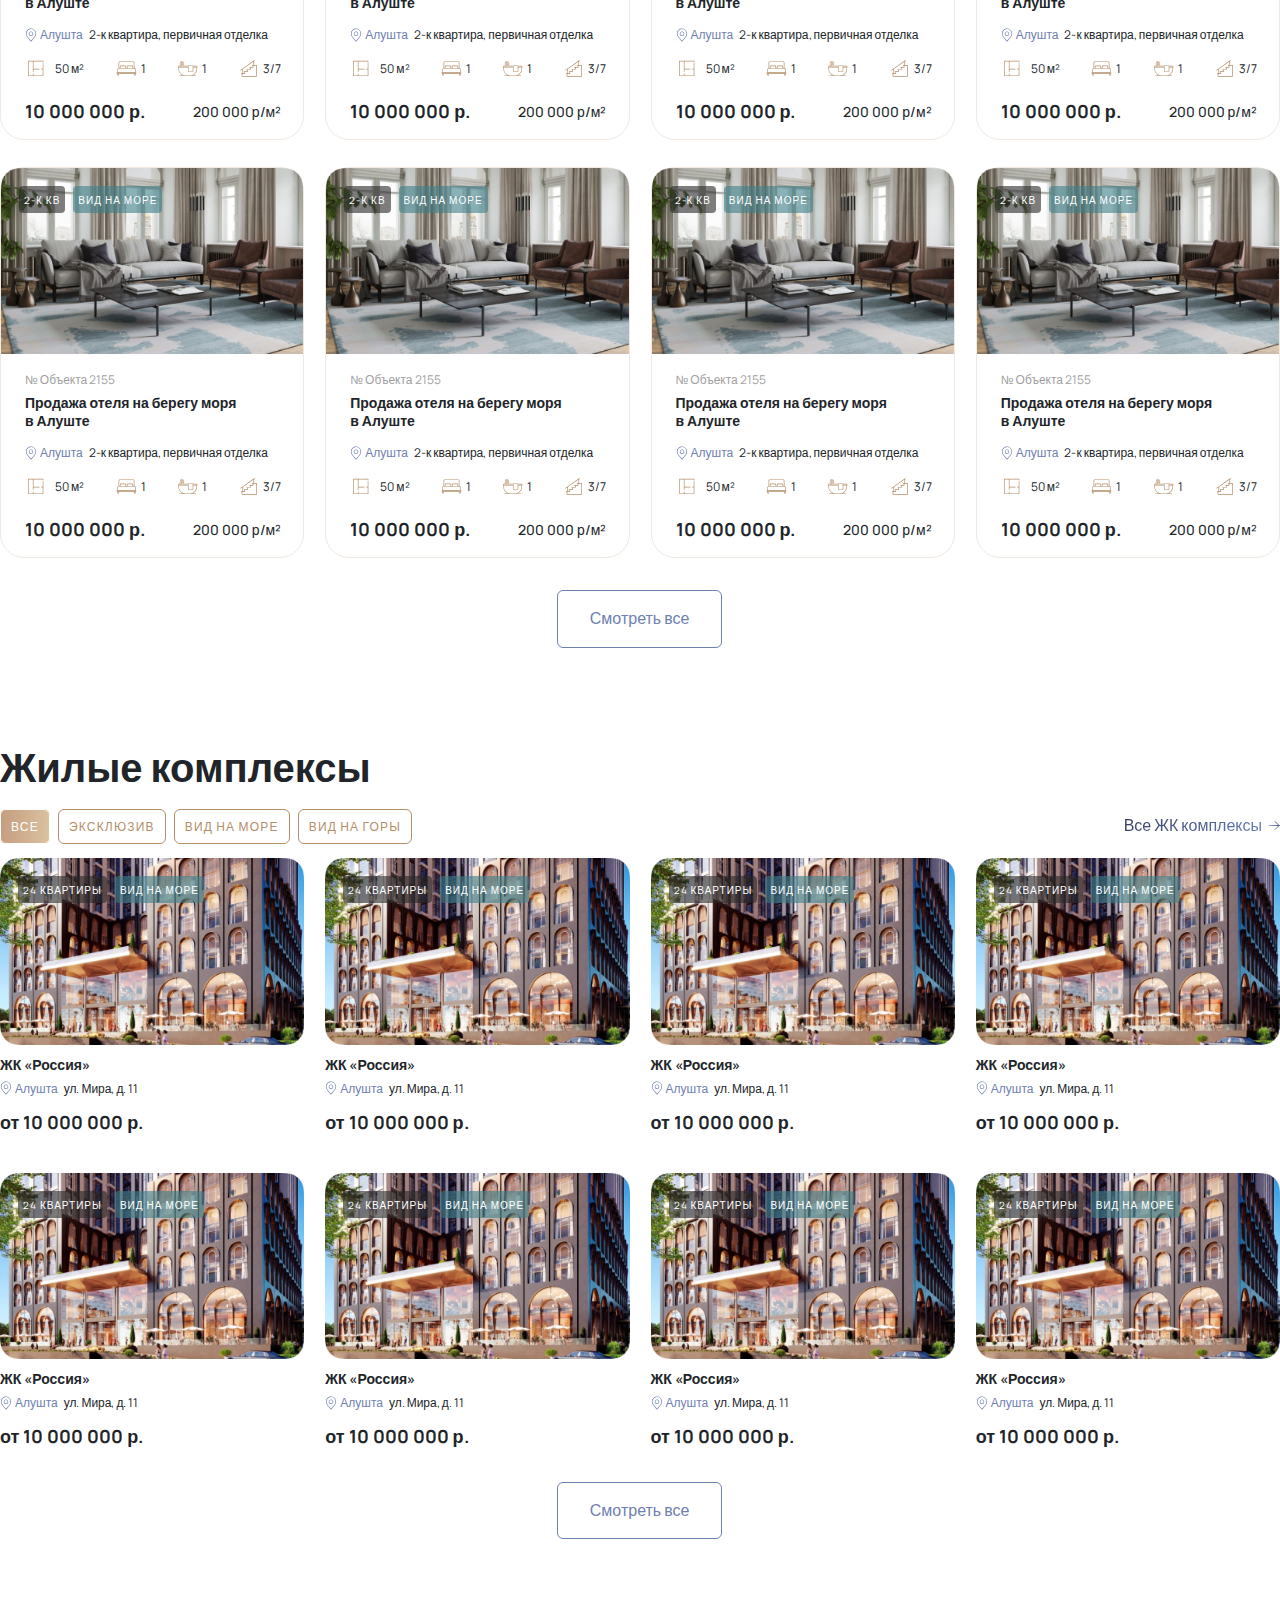
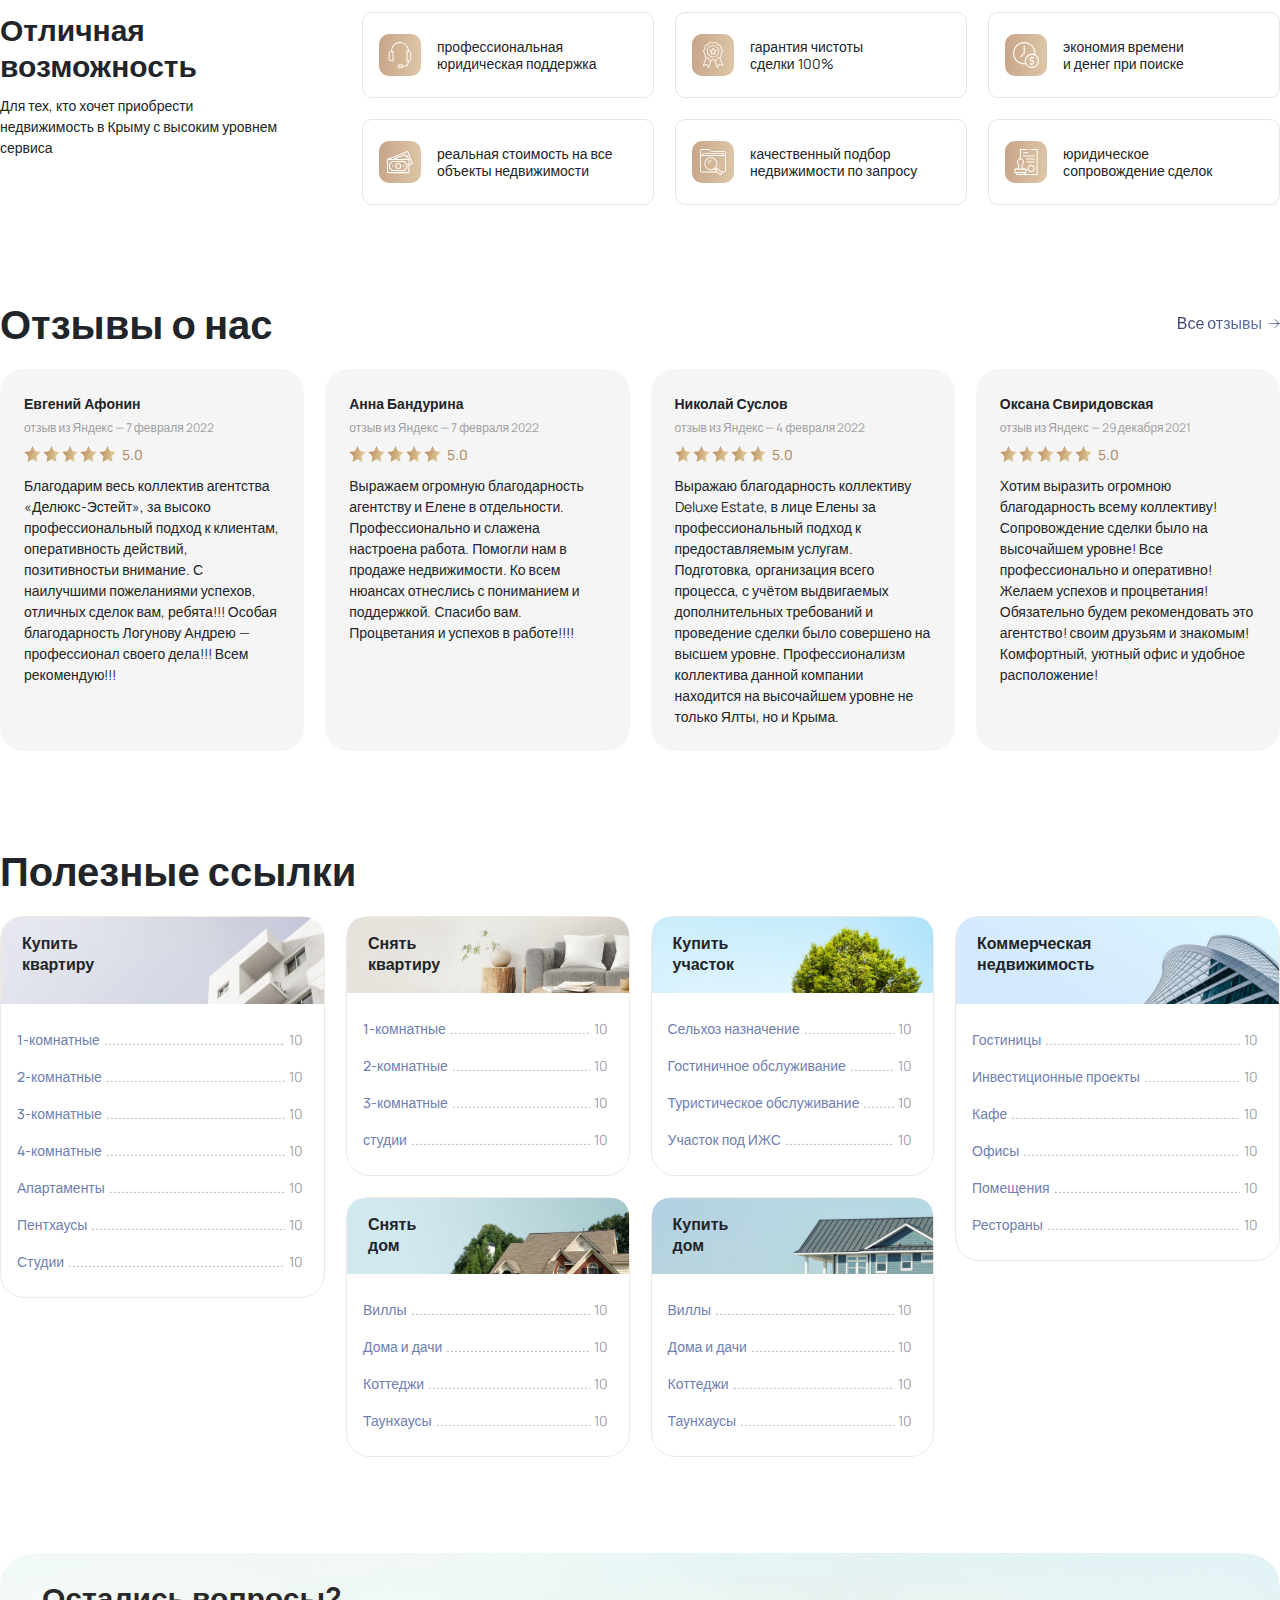
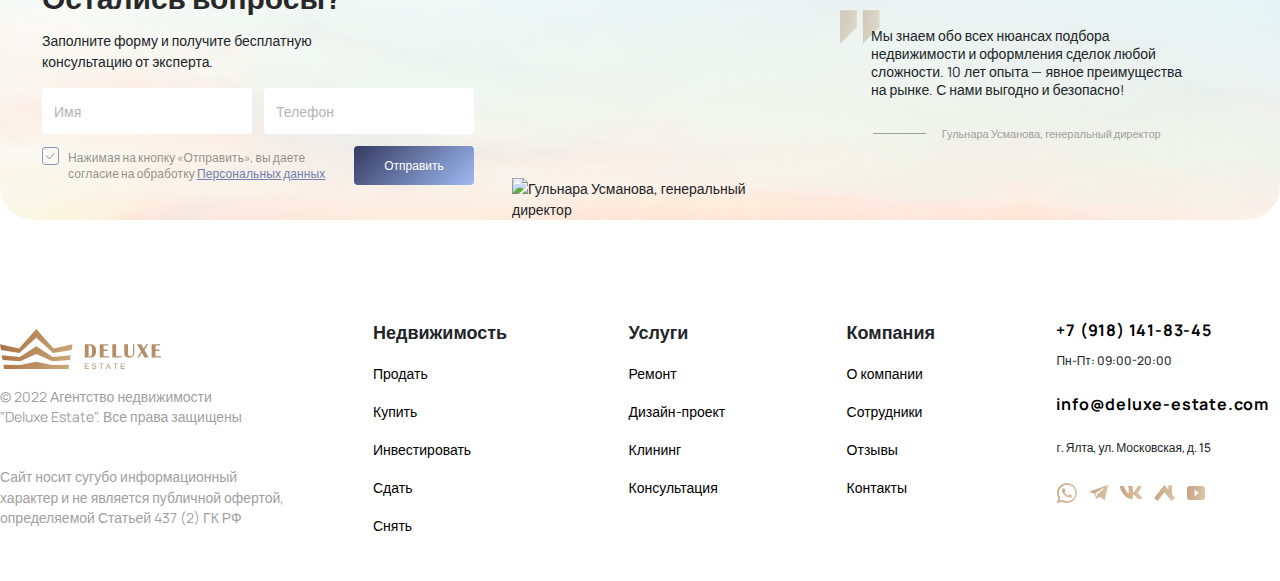
==== commit ea50a412: "Added second page" ====
--- a/index.html
+++ b/index.html
@@ -4,9 +4,13 @@
     <meta charset="UTF-8">
     <meta name="viewport" content="width=device-width, initial-scale=1.0">
     <title>Deluxe Estate</title>
+    <link href="https://cdn.jsdelivr.net/npm/bootstrap@5.3.3/dist/css/bootstrap.min.css" rel="stylesheet" integrity="sha384-QWTKZyjpPEjISv5WaRU9OFeRpok6YctnYmDr5pNlyT2bRjXh0JMhjY6hW+ALEwIH" crossorigin="anonymous">
+    <script src="https://cdn.jsdelivr.net/npm/bootstrap@5.3.3/dist/js/bootstrap.bundle.min.js" integrity="sha384-YvpcrYf0tY3lHB60NNkmXc5s9fDVZLESaAA55NDzOxhy9GkcIdslK1eN7N6jIeHz" crossorigin="anonymous"></script>
     <link rel="stylesheet" href="css/reset.css">
     <link rel="stylesheet" href="css/fonts.css">
     <link rel="stylesheet" href="css/styles.css">
+
+
 </head>
 <body>
     <header class="header">
@@ -28,26 +32,24 @@
                 </form>  
 
                 <nav class="header_nav">
-                    <ul class="header_list">
-                        <li class="header_item">
-                            <a href="#" class="header_link">Продать</a>
-                        </li>
-                        <li class="header_item">
-                            <a href="#" class="header_link">Купить</a>
-                        </li>
-                        <li class="header_item">
-                            <a href="#" class="header_link">Инвестировать</a>
-                        </li>
-                        <li class="header_item">
-                            <a href="#" class="header_link">Снять</a>
-                        </li>
-                        <li class="header_item">
-                            <a href="#" class="header_link">Услуги</a>
-                        </li>
-                        <li class="header_item">
-                            <a href="#" class="header_link">Компания</a>
-                        </li>
-                    </ul>
+                    <div class="header_item">
+                        <a href="#" class="header_link">Продать</a>
+                    </div>
+                    <div class="header_item">
+                        <a href="#" class="header_link">Купить</a>
+                    </div>
+                    <div class="header_item">
+                        <a href="#" class="header_link">Инвестировать</a>
+                    </div>
+                    <div class="header_item">
+                        <a href="#" class="header_link">Снять</a>
+                    </div>
+                    <div class="header_item">
+                        <a href="#" class="header_link">Услуги</a>
+                    </div>
+                    <div class="header_item">
+                        <a href="#" class="header_link">Компания</a>
+                    </div>
                 </nav>
 
                 <div class="header_item_phone">
@@ -70,36 +72,75 @@
                 <div class="intro_image_container">
                     <img src="img\\pink_sky.png" alt="Pink Sky" class="intro_pic1">
                     <img src="img\\city.png" alt="City" class="intro_pic2">
-                    <div class="intro_subtitle_container">
-                        <a href="#" class="intro_subtitle_link">
-                            подбор и сопровождение сделок с недвижимостью 
-                        </a>
-                    </div>
+                    <a href="second_page.html" class="intro_subtitle_link">
+                        подбор и сопровождение сделок с недвижимостью 
+                    </a>
 
                     <h1 class="intro_title">
                         Хотите купить недвижимость в Крыму?
                     </h1>
 
                     <div class="filters_button_wrapper">
-                        <div class="filters_button_container">
-                            <button class="filter_button_info" title="Тип недвижимости">Тип недвижимости</button>
-                        </div>
-                        <div class="filters_button_container">
-                            <button class="filter_button_info" title="Адрес">Адрес</button>
-                        </div>
-                        <div class="filters_button_container">
-                            <button class="filter_button_info" title="1,2 комн.">1,2 комн.</button>
-                        </div>
-                        <div class="filters_button_container">
-                            <button class="filter_button_info" title="Вид">Вид</button>
-                        </div>
-                        <div class="filters_button_container">
-                            <button class="filter_button_info" title="Цена">Цена</button>
-                        </div>
-                        <div class="filters_button_container">
-                            <button class="filter_button_info" title="Площадь">Площадь</button>
-                        </div>
-
+                        <div class="dropdown">
+                            <button class="btn btn-secondary dropdown-toggle" type="button" data-bs-toggle="dropdown" aria-expanded="false">
+                                Тип недвижимости
+                            </button>
+                            <ul class="dropdown-menu">
+                                <li><button class="dropdown-item" type="button">Дейсвтие</button></li>
+                                <li><button class="dropdown-item" type="button">Другое дейсвтие</button></li>
+                                <li><button class="dropdown-item" type="button">Что-то ещё</button></li>
+                            </ul>
+                        </div>
+                        <div class="dropdown">
+                            <button class="btn btn-secondary dropdown-toggle" type="button" data-bs-toggle="dropdown" aria-expanded="false">
+                                Адрес
+                            </button>
+                            <ul class="dropdown-menu">
+                                <li><button class="dropdown-item" type="button">Дейсвтие</button></li>
+                                <li><button class="dropdown-item" type="button">Другое дейсвтие</button></li>
+                                <li><button class="dropdown-item" type="button">Что-то ещё</button></li>
+                            </ul>
+                        </div>
+                        <div class="dropdown">
+                            <button class="btn btn-secondary dropdown-toggle" type="button" data-bs-toggle="dropdown" aria-expanded="false">
+                                1,2 комн.
+                            </button>
+                            <ul class="dropdown-menu">
+                                <li><button class="dropdown-item" type="button">Дейсвтие</button></li>
+                                <li><button class="dropdown-item" type="button">Другое дейсвтие</button></li>
+                                <li><button class="dropdown-item" type="button">Что-то ещё</button></li>
+                            </ul>
+                        </div>
+                        <div class="dropdown">
+                            <button class="btn btn-secondary dropdown-toggle" type="button" data-bs-toggle="dropdown" aria-expanded="false">
+                                Вид
+                            </button>
+                            <ul class="dropdown-menu">
+                                <li><button class="dropdown-item" type="button">Дейсвтие</button></li>
+                                <li><button class="dropdown-item" type="button">Другое дейсвтие</button></li>
+                                <li><button class="dropdown-item" type="button">Что-то ещё</button></li>
+                            </ul>
+                        </div>
+                        <div class="dropdown">
+                            <button class="btn btn-secondary dropdown-toggle" type="button" data-bs-toggle="dropdown" aria-expanded="false">
+                                Цена
+                            </button>
+                            <ul class="dropdown-menu">
+                                <li><button class="dropdown-item" type="button">Дейсвтие</button></li>
+                                <li><button class="dropdown-item" type="button">Другое дейсвтие</button></li>
+                                <li><button class="dropdown-item" type="button">Что-то ещё</button></li>
+                            </ul>
+                        </div>
+                        <div class="dropdown">
+                            <button class="btn btn-secondary dropdown-toggle" type="button" data-bs-toggle="dropdown" aria-expanded="false">
+                                Площадь
+                            </button>
+                            <ul class="dropdown-menu">
+                                <li><button class="dropdown-item" type="button">Дейсвтие</button></li>
+                                <li><button class="dropdown-item" type="button">Другое дейсвтие</button></li>
+                                <li><button class="dropdown-item" type="button">Что-то ещё</button></li>
+                            </ul>
+                        </div>
                         <div class="filters_button_search_container">
                             <button type="submit" class="filters_button_search_container_ask">Начать поиск</button>  
                         </div>
@@ -125,16 +166,16 @@
                                 <h2 class="scroll_fig_title1">
                                     Продажа отеля на берегу моря в Алуште
                                 </h2>
-                                <ul class="scroll_fig_list1">
-                                    <li class="scroll_fig_list_item">
+                                <div class="scroll_fig_list1">
+                                    <div class="scroll_fig_list_item">
                                         <div class="scroll_fig_list_item_loc">
                                             <a href="#" class="scroll_fig_list_link">Ялта</a>
                                         </div>
-                                    </li>
-                                    <li class="scroll_fig_list_item">
+                                    </div>
+                                    <div class="scroll_fig_list_item">
                                         <p class="scroll_fig_list_item">ЖК «Южный берег», первичная отделка, 2 этажа</p>
-                                    </li>
-                                </ul>
+                                    </div>
+                                </div>
 
                                 <ul class="scroll_fig_list3">
                                     <li class="scroll_fig_list_item">
@@ -170,7 +211,15 @@
                                   <span class="icon-4 scroll_list_icon_item_info">2/2</span>
                                 </div>
                             </div>
-
+                            <ul class="scroll_dots1">
+                                <li class="filled"></li>
+                                <li class="filled"></li>
+                                <li class="filled"></li>
+                                <li class="empty"></li>
+                                <li class="filled"></li>
+                                <li class="filled"></li>
+                                <li class="filled"></li>
+                            </ul>
                         </div>
                     </div>
 
@@ -190,6 +239,15 @@
                                 Ремонт под ключ
                             </h2>
                         </div>
+                        <ul class="scroll_dots2">
+                            <li class="filled"></li>
+                            <li class="filled"></li>
+                            <li class="filled"></li>
+                            <li class="empty"></li>
+                            <li class="filled"></li>
+                            <li class="filled"></li>
+                            <li class="filled"></li>
+                        </ul>
                     </div>         
                 </div>
             </div>
@@ -197,7 +255,7 @@
         <!-- Intro end -->
 
 
-        <!-- Best Offers start-->
+        <!-- Best Offers start -->
         <section class="best_offers">
             <div class="wrapper">
                 <div class="offers_container">
@@ -1298,7 +1356,7 @@
                     </div>
                 </div>
             </div>
-        </section >      
+        </section > 
         <!-- Great opportunity start-->  
 
 
--- a/css/styles.css
+++ b/css/styles.css
@@ -51,9 +51,9 @@
     padding: 16px 0px;
 }
 
-.header_list{
-    display: flex;
-    flex-wrap: wrap;
+.header_nav{
+    display: flex;
+    flex-wrap: nowrap;
     justify-content: center;
     align-items:center;
 }
@@ -200,65 +200,42 @@
     left: 64px;
     max-width: 92.3%;
     display: flex;
-    flex-wrap: wrap;
-    align-items:center;
-    justify-content: flex-start;
-    background: rgba(255, 255, 255, 1);
-    background-size: 100% 100%;
-    background-position: center center;
+    align-items: center;
+    justify-content: space-between;
     height: 45px;
-    border-radius: 0 6px 6px 0;
-}
-
-.filters_button_container{
+}
+
+.dropdown-toggle{
+    text-align: left;
     width: 172px;
-    align-items: center;
-    margin-right: 2px;
-    position: relative;
-    padding-right: 26px;
-}
-
-.filters_button_container:not(:nth-child(6)){
-    border-right: 2px solid rgba(242, 242, 242, 1);
-    height: 100%;
-}
-
-.filters_button_container:after {
-    content: "";
-    position: absolute;
-    top: 60%;
-    right: 10px;
-    transform: translateY(-50%);
-    width: 14px;
-    height: 14px;
-    background-image: url('..\\img\\svg\\arrow-down-icon.svg');
-    background-repeat: no-repeat;
-  }
-
-.filter_button_info{
+    height: 45px;
+    background-color: #fff;
+    color: rgba(159, 159, 159, 1);
     border: none;
-    background: transparent;
-    margin: auto 12px;
-    color: rgba(159, 159, 159, 1);
-    font-size: 14px;
-    font-weight: 500;
-    line-height: 16.8px;
-    width: 100%;
-    height: 100%;
-    text-align: left;
+    font-size: 14px;
+    font-weight: 500;
+    padding: 12px 24px;
+    border-radius: 4px;
+}
+
+.filters_button_wrapper .dropdown:not(:last-child) {
+    padding-right: 2px;
+    background: rgba(242, 242, 242, 1);
 }
 
 .filters_button_search_container{
     display: inline-block;
-    background: linear-gradient(94.71deg, rgba(169, 111, 68, 0.65) -0.45%, rgba(242, 236, 182, 0.65) 219.73%);
+    background: linear-gradient(94.71deg, rgba(147, 88, 43, 0.65) -0.45%, rgba(222, 204, 43, 0.65) 219.73%);
     background-size: 100% 100%;
     background-position: center center;
     background-repeat: no-repeat;
     height: 45px;
+    width: 120px;
     border-radius: 0 6px 6px 0;
 }
 
 .filters_button_search_container_ask{
+    text-align: right;
     border: none;
     background: transparent;
     margin: auto 12px;
@@ -266,9 +243,10 @@
     font-size: 14px;
     font-weight: 500;
     line-height: 16.8px;  
-    width: 100%;
+    width: 100px;
     height: 100%;
     text-align: left;
+    padding: 0;
 }
 
 .filters_button_search_container:hover,
@@ -286,8 +264,8 @@
 
 /* Scroll figures styles start */
 .intro_image_container2{
+    width: 100%;
     height: 289px;
-    width: 100%;
     margin-bottom: 113px;
     position: relative;
 }
@@ -306,7 +284,6 @@
 }
 
 .intro_image_scroll_contaiter_bg{
-    position: absolute;
     height: 100%;
     width: 100%;
     position: relative;
@@ -376,7 +353,7 @@
 
 .scroll_fig_info1{
     position: absolute;
-    right: 96px;
+    right: 95px;
     top: 50px;
 }
 
@@ -386,6 +363,7 @@
     line-height: 16.8px;
     text-align: left;
     color: rgba(159, 159, 159, 1);
+    margin-bottom: 6px;
 }
 
 .scroll_fig_title1{
@@ -407,7 +385,8 @@
     flex-wrap: wrap;
     justify-content: space-between;
     align-items:center;
-    margin-bottom: 12px;
+    /* margin-bottom: 12px; */
+    padding: 0;
 }
 
 .scroll_fig_list_item_loc{
@@ -435,11 +414,12 @@
     flex-wrap: wrap;
     justify-content: space-between;
     align-items:center;
-    margin-top: 78px;
+    margin-top: 58px;
+    padding: 0;
 }
 
 .scroll_fig_list_item1{
-    font-size: 16px;
+    font-size: 18px;
     font-weight: 700;
     line-height: 28.8px;
     color: rgba(40, 40, 40, 1);
@@ -525,6 +505,50 @@
     width: 32px;
     height: 32px;
     background-repeat: no-repeat;
+}
+
+.scroll_dots1{
+    position: absolute;
+    transform: translateX(298%);
+    bottom: -16px;
+    list-style: none;
+    padding: 0;
+    display: flex;
+    align-items: center;
+    justify-content: space-between;
+}
+
+.scroll_dots2{
+    position: absolute;
+    transform: translateX(120%);
+    bottom: -16px;
+    list-style: none;
+    padding: 0;
+    display: flex;
+    align-items: center;
+    justify-content: space-between;
+}
+
+  
+.scroll_dots1 li,
+.scroll_dots2 li {
+    width: 8px;
+    height: 8px;
+    border-radius: 50%;
+    border: 1px solid rgba(111, 128, 177, 1);
+    margin: 0 5px;
+}
+  
+.scroll_dots1 li.filled,
+.scroll_dots2 li.filled{
+    width: 6px;
+    height: 6px;
+    background-color:rgba(111, 128, 177, 1);
+}
+  
+.scroll_dots1 li.empty,
+.scroll_dots2 li.empty{
+    background-color: transparent;
 }
 
 .scroll_fig2{
@@ -1419,7 +1443,7 @@
 
 .links_card-list,
 .links_card_subgrid-list{
-    margin-left: 21px;
+    /* margin-left: 21px; */
     margin-bottom: 21px;
     margin-right: 21px;
 }
@@ -1430,6 +1454,7 @@
     justify-content:space-between;
     padding: 4px 0;
     margin-bottom: 8px;
+    margin-left: 16px;
 }
 
 .links_card-list_item:last-child,
@@ -1606,7 +1631,6 @@
     flex-wrap: wrap;
     justify-content: space-between;
 }
-  
 
 .question-form_field{
     width: 210px;
@@ -1679,4 +1703,138 @@
     left: 0px;
     width: 4%;
     height: auto;
-}+}
+/*  Final question styles end */
+
+
+/* Footer styles start */
+.footer_item{
+    display: flex;
+    flex-wrap: wrap;
+    margin-bottom: 43px;
+}
+
+.footer_logo{
+    display: flex;
+    flex-direction: column;
+    justify-content:  space-evenly;
+    align-items: flex-start;
+}
+
+.footer_logo_pic{
+    width: 161px;
+    height: 40px;
+    margin-bottom: 8px;
+}
+
+.footer_logo_info{
+    font-family: 'Manrope', sans-serif;
+    font-size: 14px;
+    font-weight: 400;
+    line-height: 20.3px;
+    text-align: left;
+    color: rgba(159, 159, 159, 1);
+}
+
+.footer_logo_info_desc1{
+    width: 244px;
+    margin-bottom: 40px;
+}
+
+.footer_logo_info_desc2{
+    width: 290px;
+}
+
+.footer_nav{
+    margin-left: 83px;
+    display: flex;
+    flex-wrap: wrap;
+    justify-content: space-between;
+    width: 70%;
+}
+
+.footer_menu-title{
+    font-weight: 700;
+    font-size: 18px;
+    line-height: 24px;
+    margin-bottom: 18px;
+}
+
+.footer_menu-link{
+    color: black;
+    text-decoration: none;
+    font-weight: normal;
+    font-size: 14px;
+    line-height: 24px;
+}
+
+.footer_menu-item:not(:last-child){
+    margin-bottom: 14px;
+}
+
+.footer_menu_contacts {
+    display: flex;
+    flex-direction: column;
+}
+
+.footer_menu_contacts-tel,
+.footer_menu_contacts-mail{
+    font-family: 'Manrope', sans-serif;
+    font-size: 16px;
+    font-weight: 700;
+    line-height: 21.6px;
+    letter-spacing: 0.05em;
+    text-align: left;
+    margin-bottom: 12px;
+    text-decoration: none;
+    color: black;
+    transition: transform 0.1s;
+}
+
+.footer_menu_contacts-wt{
+    font-family: 'Manrope', sans-serif;
+    font-size: 12px;
+    font-weight: 500;
+    line-height: 16.8px;
+    text-align: left;
+    margin-bottom: 24px;
+}
+
+.footer_menu_contacts-address{
+    font-family: 'Manrope', sans-serif;
+    font-size: 12px;
+    font-weight: 500;
+    line-height: 16.8px;
+    margin-bottom: 24px;
+    margin-top: 12px;
+}
+
+.footer_menu_contacts-tel:hover,
+.footer_menu_contacts-mail:hover,
+.footer_menu_contacts-tel:active,
+.footer_menu_contacts-mail:active,
+.footer_menu_contacts-tel:focus,
+.footer_menu_contacts-mail:focus{
+    transform: scale(1.02);
+}
+
+.footer_menu_contacts-icon{
+    display: flex;
+    flex-wrap: wrap;
+}
+
+.footer_icon:not(:last-child){
+    margin-right: 12px;
+}
+
+.footer_icon{
+    transition: transform 0.1s ease-in-out;
+}
+
+.footer_icon:hover,
+.footer_icon:active,
+.footer_icon:focus{
+    transform: scale(1.1);
+}
+
+/* Footer styles end */